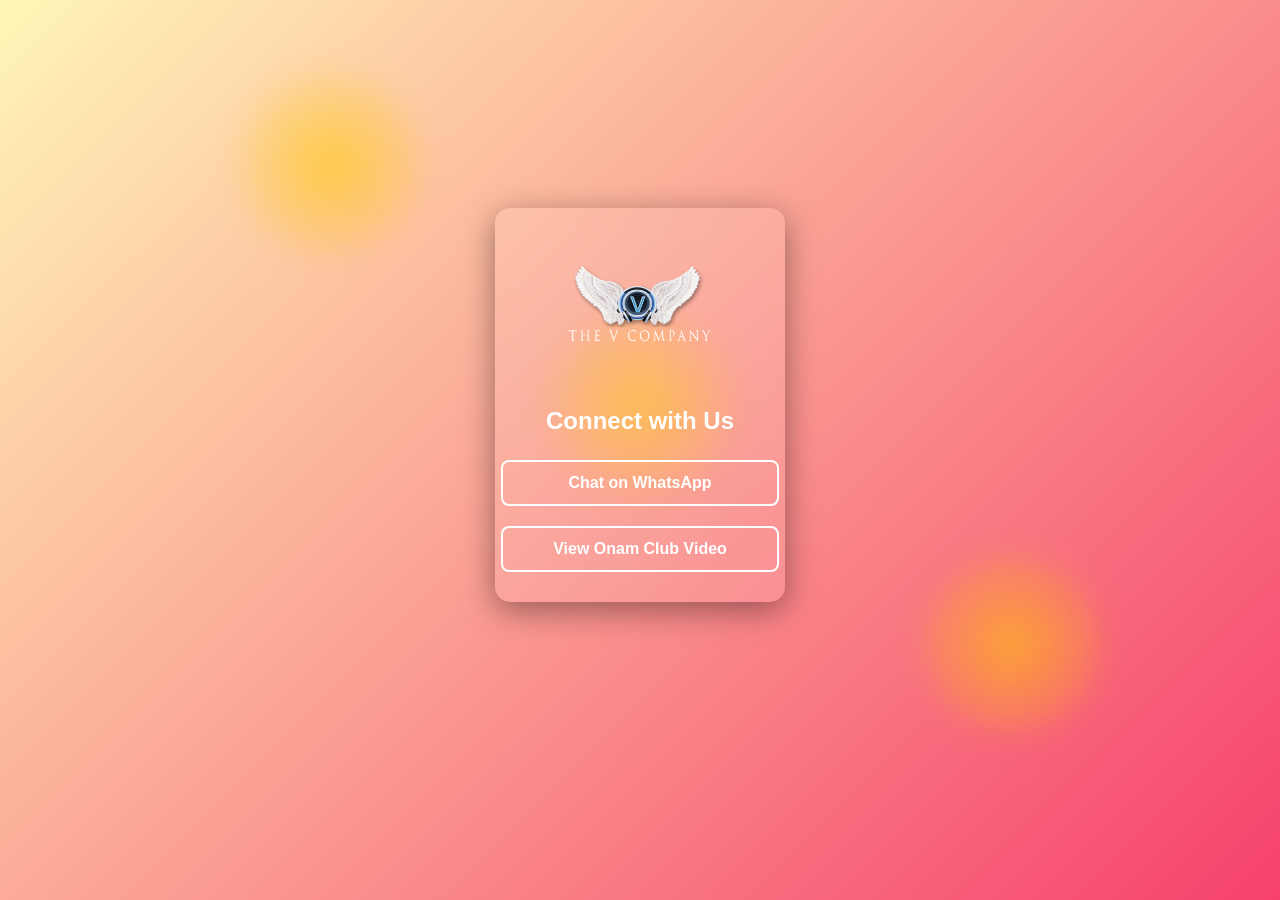
==== index.html @ 32b27ee2 "Update index.html" ====
<!DOCTYPE html>
<html lang="en">
<head>
    <meta charset="UTF-8">
    <meta name="viewport" content="width=device-width, initial-scale=1.0">
    
    <!-- Open Graph Meta Tags for Large WhatsApp Preview -->
    <meta property="og:type" content="website" />
    <meta property="og:url" content="https://sanjam1552.github.io/portfolio/" />
    <meta property="og:title" content="Connect with us" />
    <meta property="og:description" content="Check out my work in design, motion graphics, and more!" />
    <meta property="og:image" content="https://raw.githubusercontent.com/sanjam1552/portfolio/main/preview%201080.png" />
    <meta property="og:image:width" content="1200" />
    <meta property="og:image:height" content="630" />

    <!-- Twitter Card (For compatibility) -->
    <meta name="twitter:card" content="summary_large_image">
    <meta name="twitter:title" content="Connect with us">
    <meta name="twitter:description" content="Check out my work in design, motion graphics, and more!">
    <meta name="twitter:image" content="https://raw.githubusercontent.com/sanjam1552/portfolio/main/preview%201080.png">

    <title>Master Digital Skills!</title>
    
    <style>
        body {
            display: flex;
            justify-content: center;
            align-items: center;
            height: 100vh;
            background: linear-gradient(135deg, #fff6b7, #f6416c); /* yellowish gradient */
            margin: 0;
            font-family: Arial, sans-serif;
            position: relative;
            overflow-y: auto;
            -webkit-overflow-scrolling: touch;
        }
        .background-orbs {
            position: absolute;
            width: 100%;
            height: 100%;
            z-index: -1;
        }
        .orb {
            position: absolute;
            width: 150px;
            height: 150px;
            border-radius: 50%;
            background: radial-gradient(circle, rgba(255, 200, 0, 0.6), transparent); /* yellow tone */
            box-shadow: 0 0 20px rgba(255, 200, 0, 0.8);
            animation: float 8s infinite alternate ease-in-out;
            filter: blur(15px);
        }
        .orb1 { top: 10%; left: 20%; animation-delay: 0s; }
        .orb2 { bottom: 20%; right: 15%; animation-delay: 2s; }
        .orb3 {
            top: 45%;
            left: 50%;
            margin-left: -75px;
            margin-top: -75px;
            animation-delay: 4s;
        }

        @keyframes float {
            0% { transform: translateY(0px) translateX(0px); }
            50% { transform: translateY(-40px) translateX(30px); }
            100% { transform: translateY(40px) translateX(-30px); }
        }
        
        .container {
            display: flex;
            flex-direction: column;
            align-items: center;
            background: rgba(255, 255, 255, 0.1);
            box-shadow: 0 8px 32px rgba(0, 0, 0, 0.4);
            backdrop-filter: blur(12px);
            border-radius: 15px;
            padding: 20px;
            text-align: center;
            width: 250px;
            position: relative;
            top: -5vh;
        }
        .logo {
            width: 150px;
            margin-bottom: 10px;
        }
        h2 {
            color: white;
            margin-bottom: 15px;
        }
        .button {
            display: flex;
            justify-content: center;
            align-items: center;
            width: 100%;
            padding: 12px;
            margin: 10px 0;
            border: 2px solid white;
            background: transparent;
            color: white;
            font-size: 16px;
            font-weight: bold;
            text-align: center;
            cursor: pointer;
            border-radius: 8px;
            transition: 0.3s;
            text-decoration: none;
        }
        .button:hover {
            background: white;
            color: black;
        }
    </style>
</head>
<body>
    <div class="background-orbs">
        <div class="orb orb1"></div>
        <div class="orb orb2"></div>
        <div class="orb orb3"></div>
    </div>
    <div class="container">
        <img src="v company logo transparant.png" alt="Logo" class="logo">
        <h2>Connect with Us</h2>
        <a href="https://wa.me/6238040094?text=Hi%20there!%20I'm%20interested%20in%20your%20courses." class="button" target="_blank">Chat on WhatsApp</a>
        <a href="https://www.youtube.com/watch?v=HJEgu07Aoww" class="button" target="_blank">View Onam Club Video</a>
    </div>
</body>
</html>
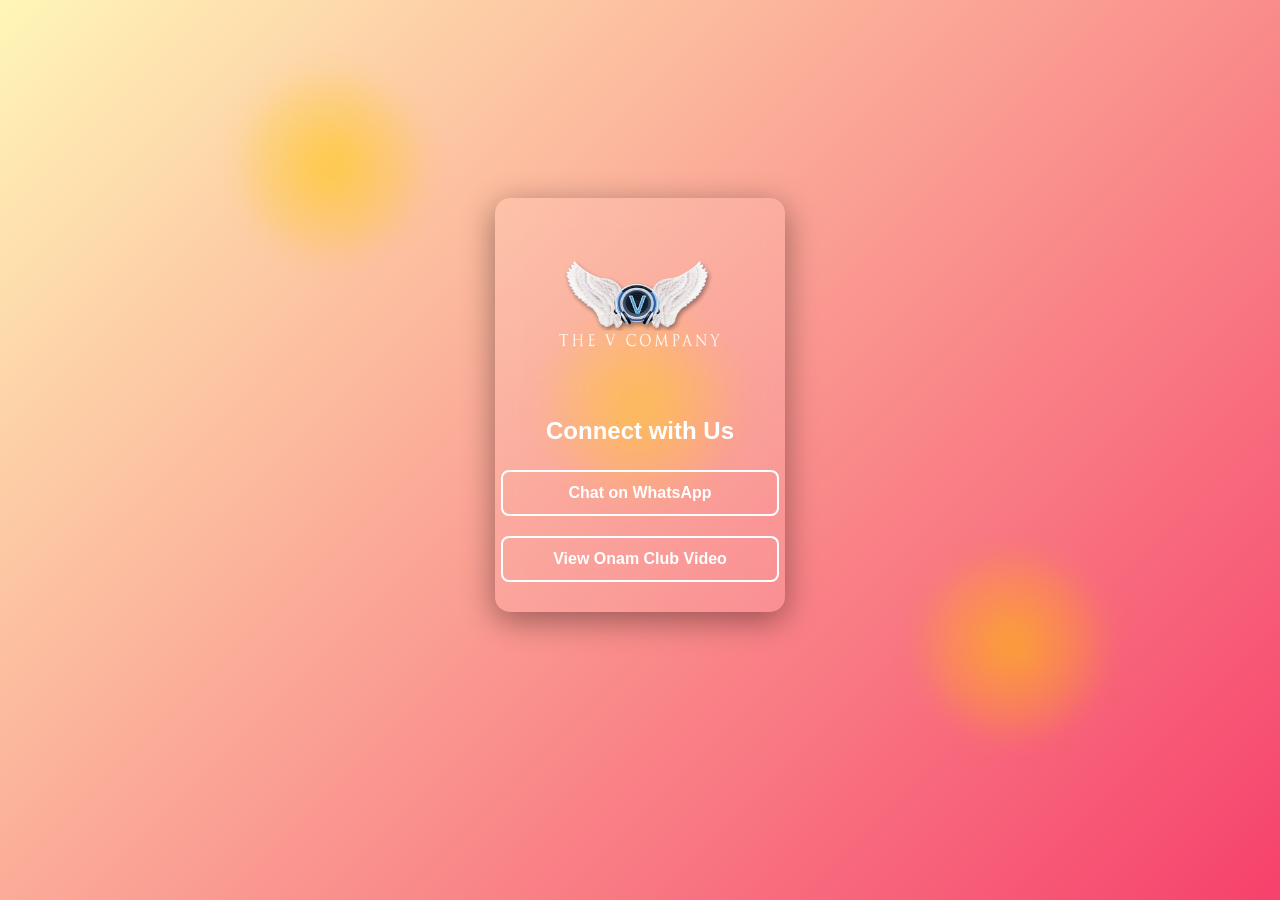
==== commit 806c73ed: "Update index.html" ====
--- a/index.html
+++ b/index.html
@@ -19,7 +19,7 @@
     <meta name="twitter:description" content="Check out my work in design, motion graphics, and more!">
     <meta name="twitter:image" content="https://raw.githubusercontent.com/sanjam1552/portfolio/main/preview%201080.png">
 
-    <title>Master Digital Skills!</title>
+    <title>Connect With Us</title>
     
     <style>
         body {
@@ -81,7 +81,7 @@
             top: -5vh;
         }
         .logo {
-            width: 150px;
+            width: 170px;
             margin-bottom: 10px;
         }
         h2 {
@@ -121,7 +121,7 @@
     <div class="container">
         <img src="v company logo transparant.png" alt="Logo" class="logo">
         <h2>Connect with Us</h2>
-        <a href="https://wa.me/6238040094?text=Hi%20there!%20I'm%20interested%20in%20your%20courses." class="button" target="_blank">Chat on WhatsApp</a>
+        <a href="https://wa.me/+916238040094?text=Hi%20there!%20I'm%20interested%20in%20working%20with%20you." class="button" target="_blank">Chat on WhatsApp</a>
         <a href="https://www.youtube.com/watch?v=HJEgu07Aoww" class="button" target="_blank">View Onam Club Video</a>
     </div>
 </body>
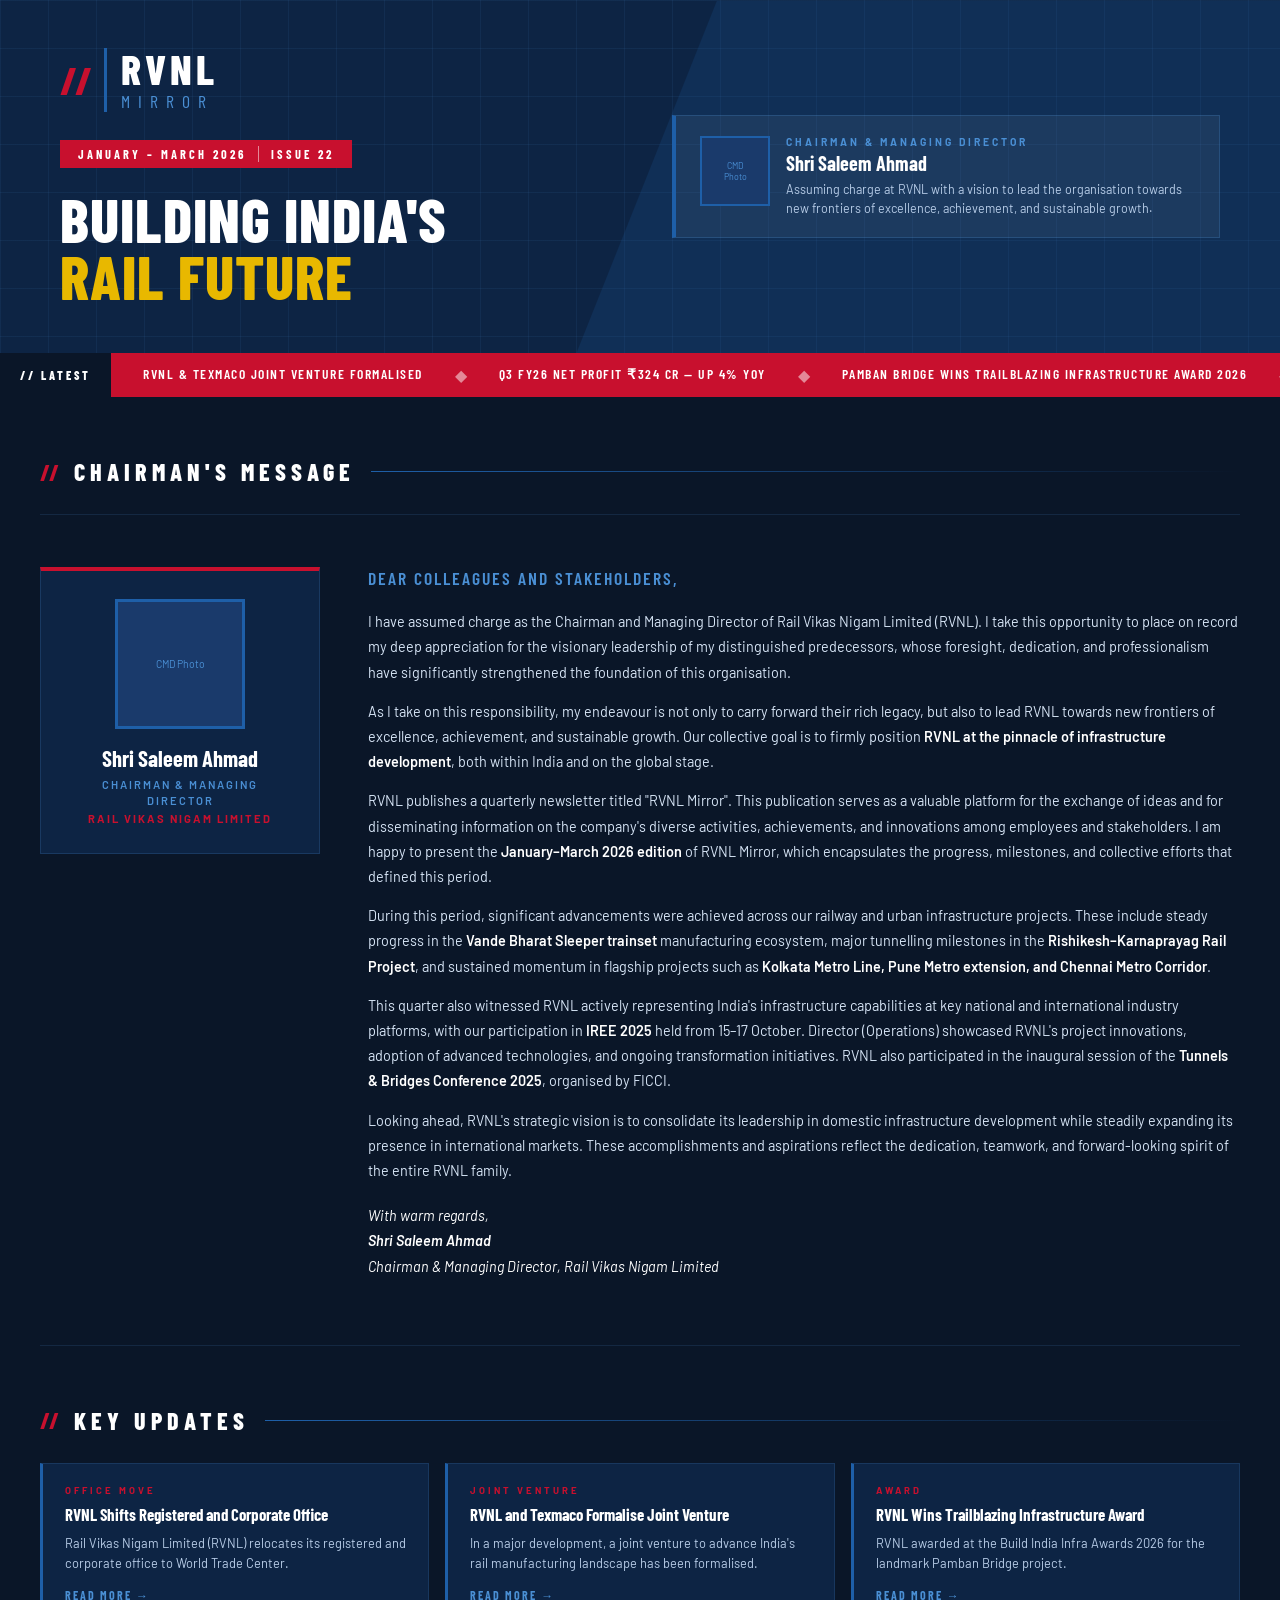
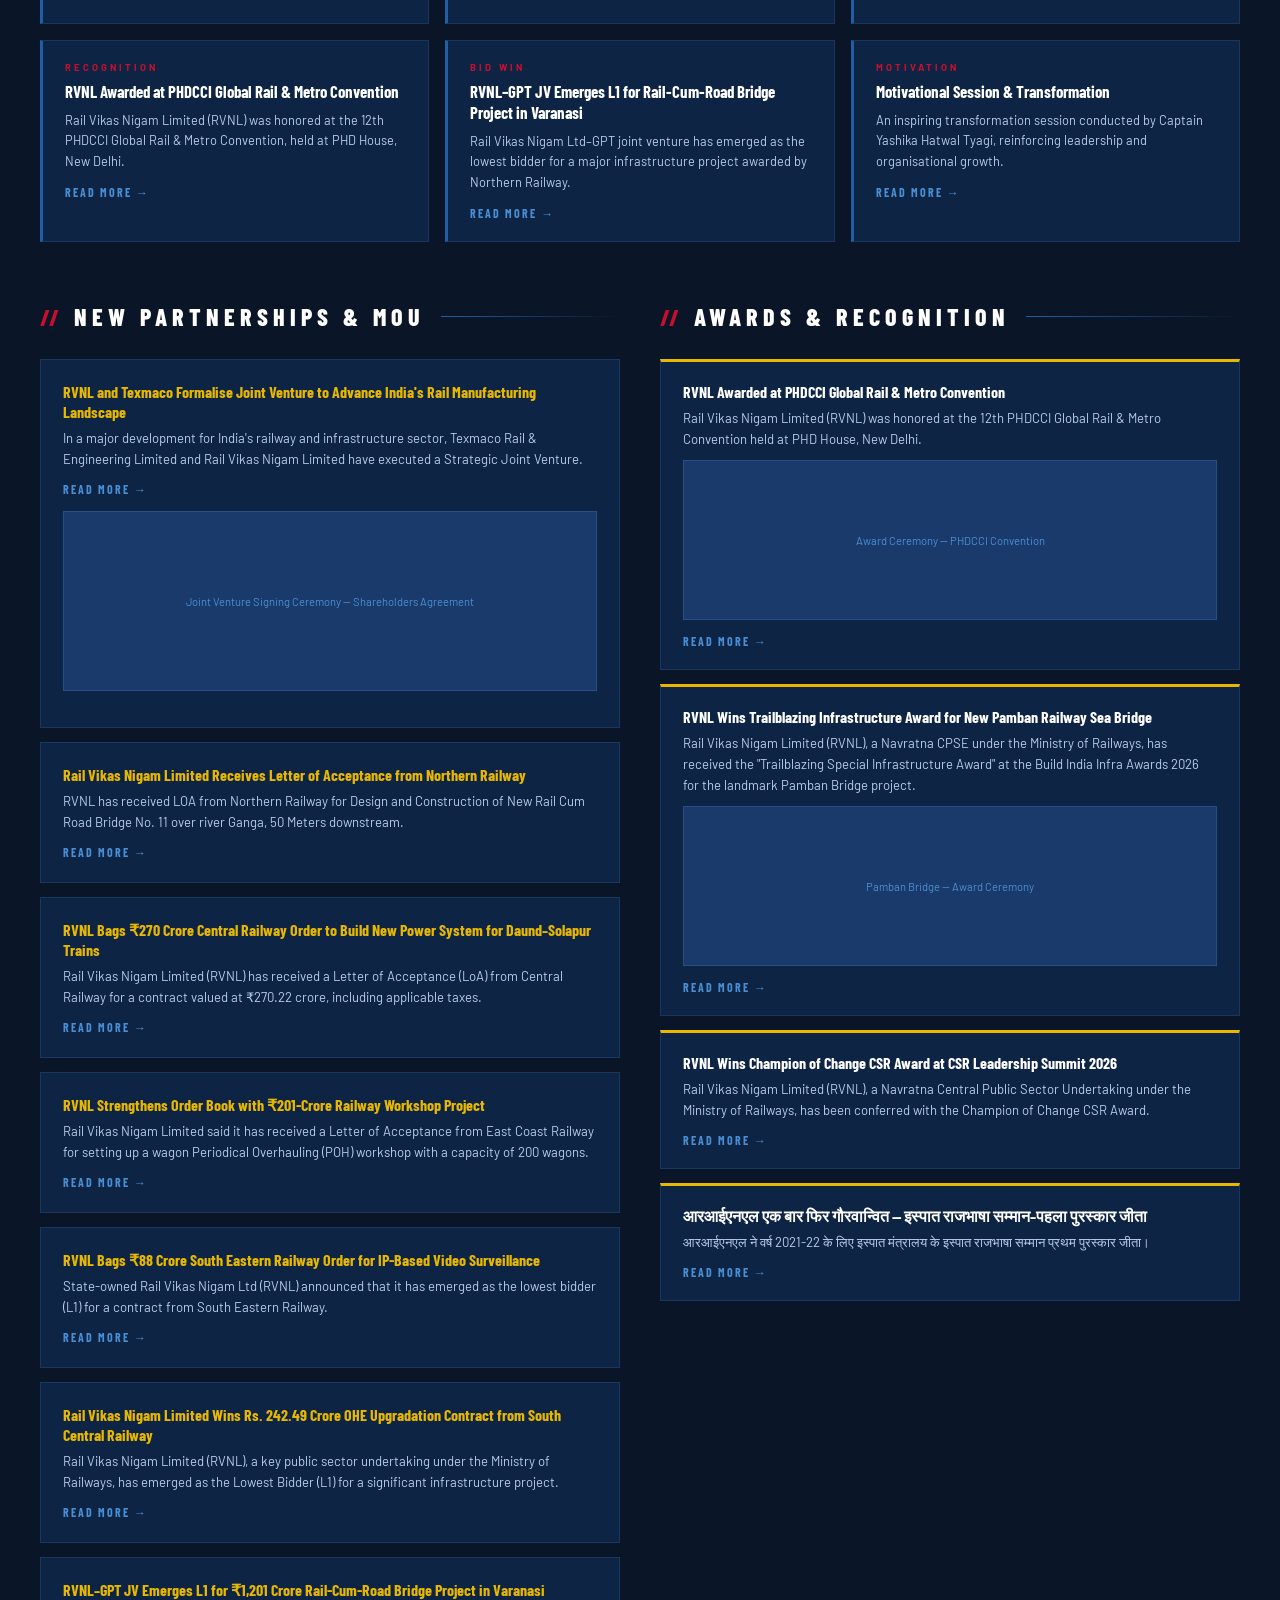
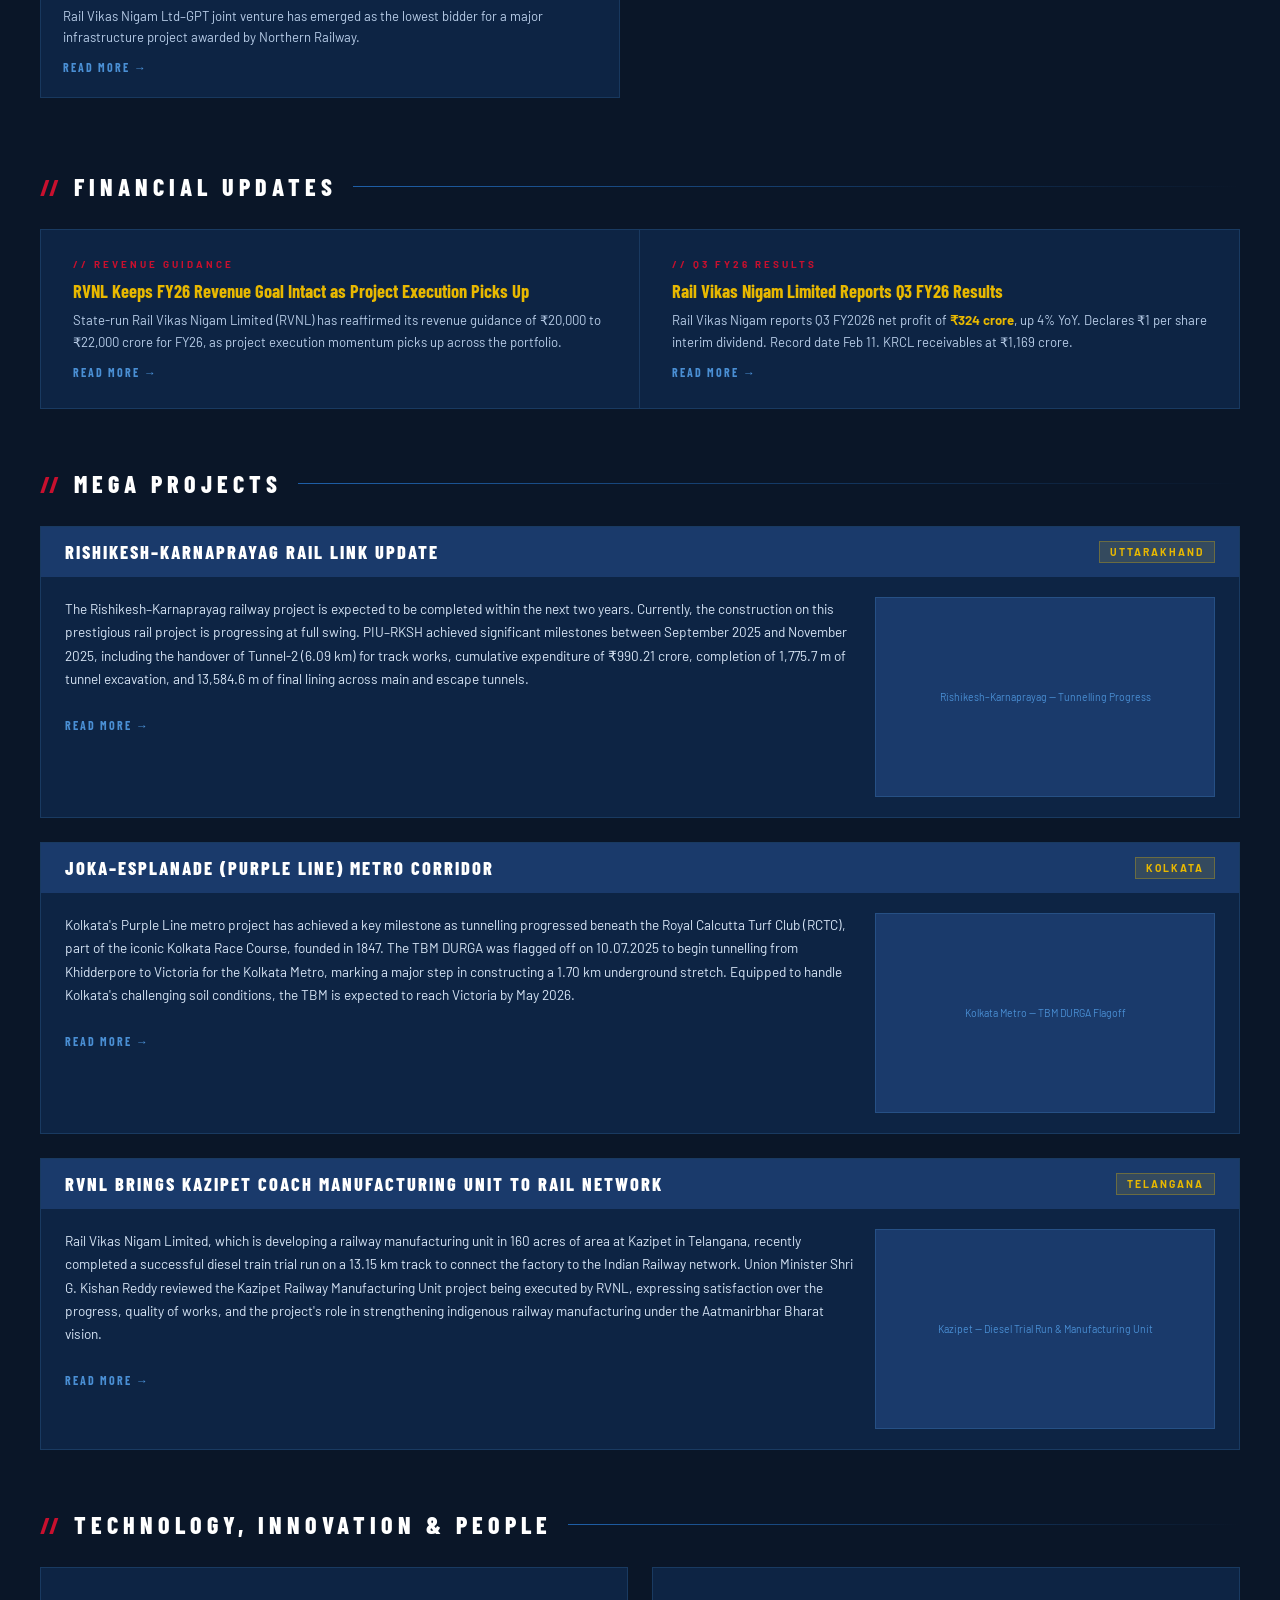
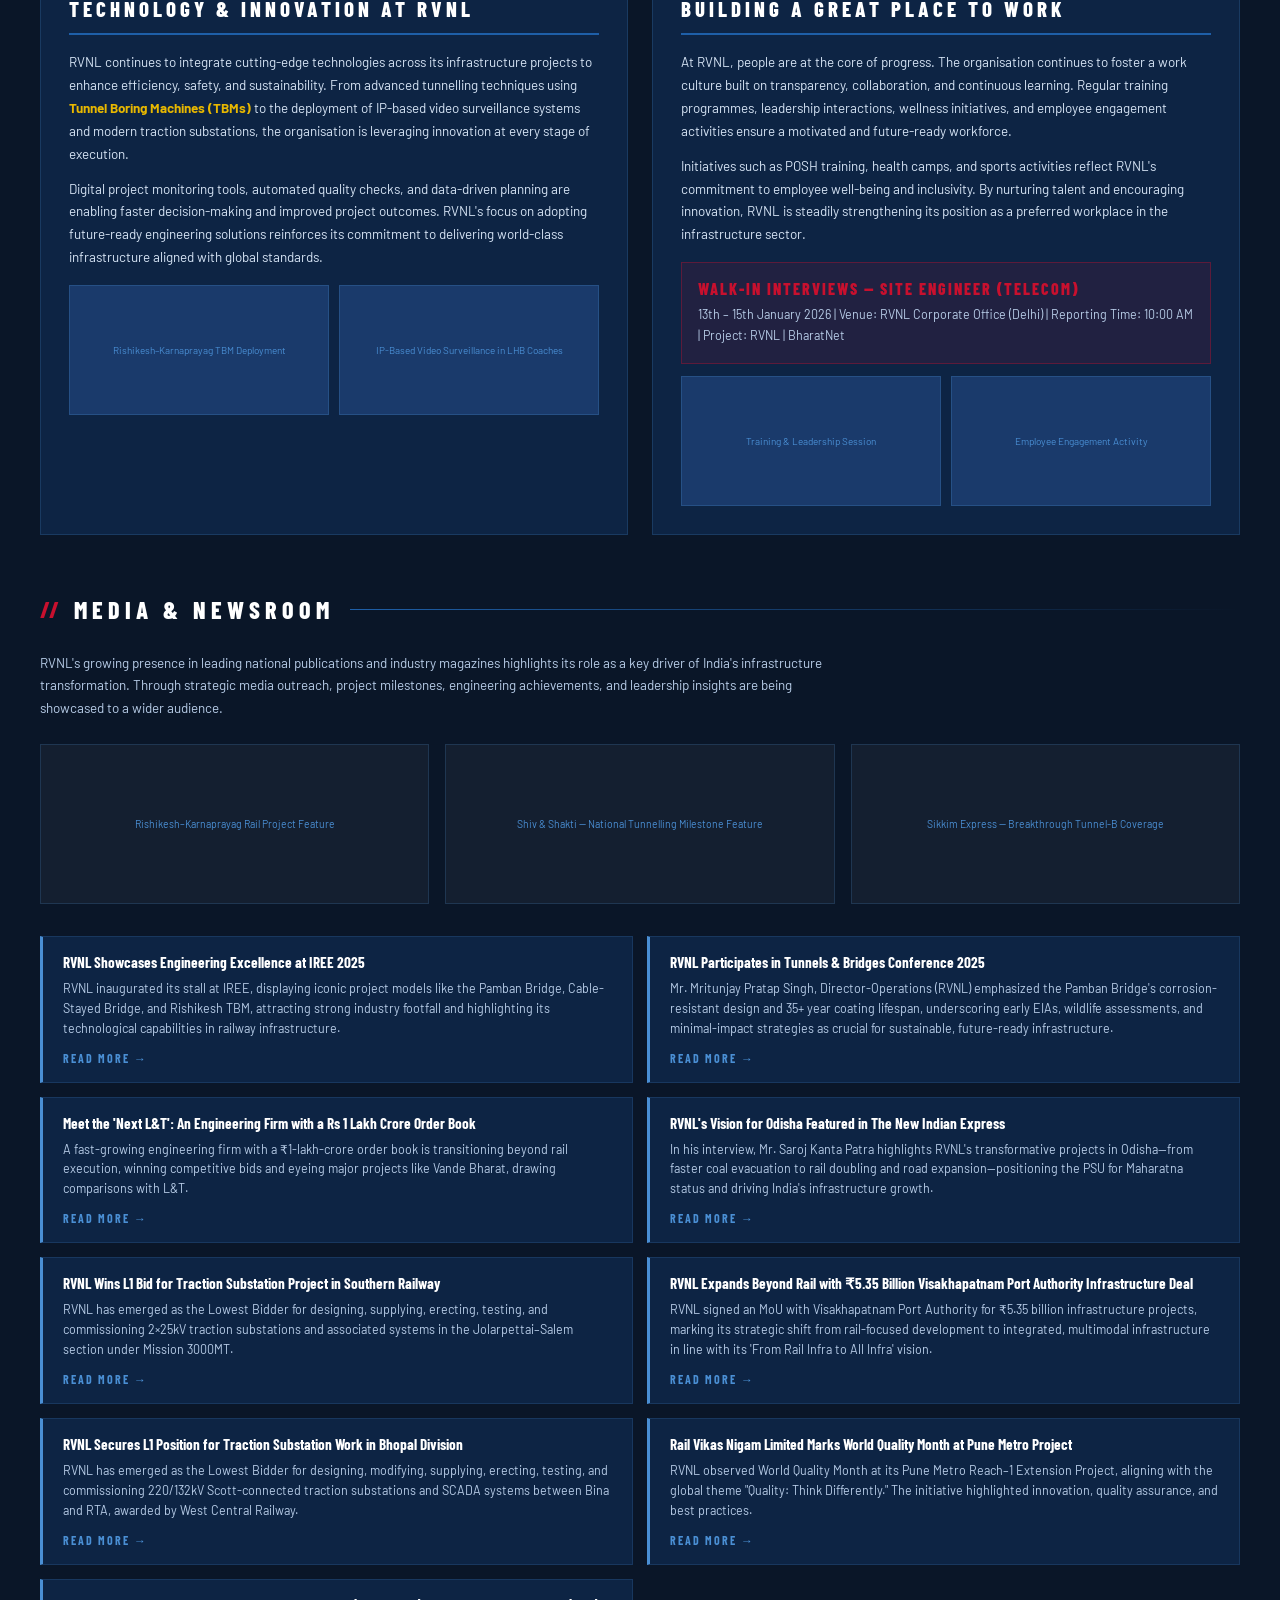
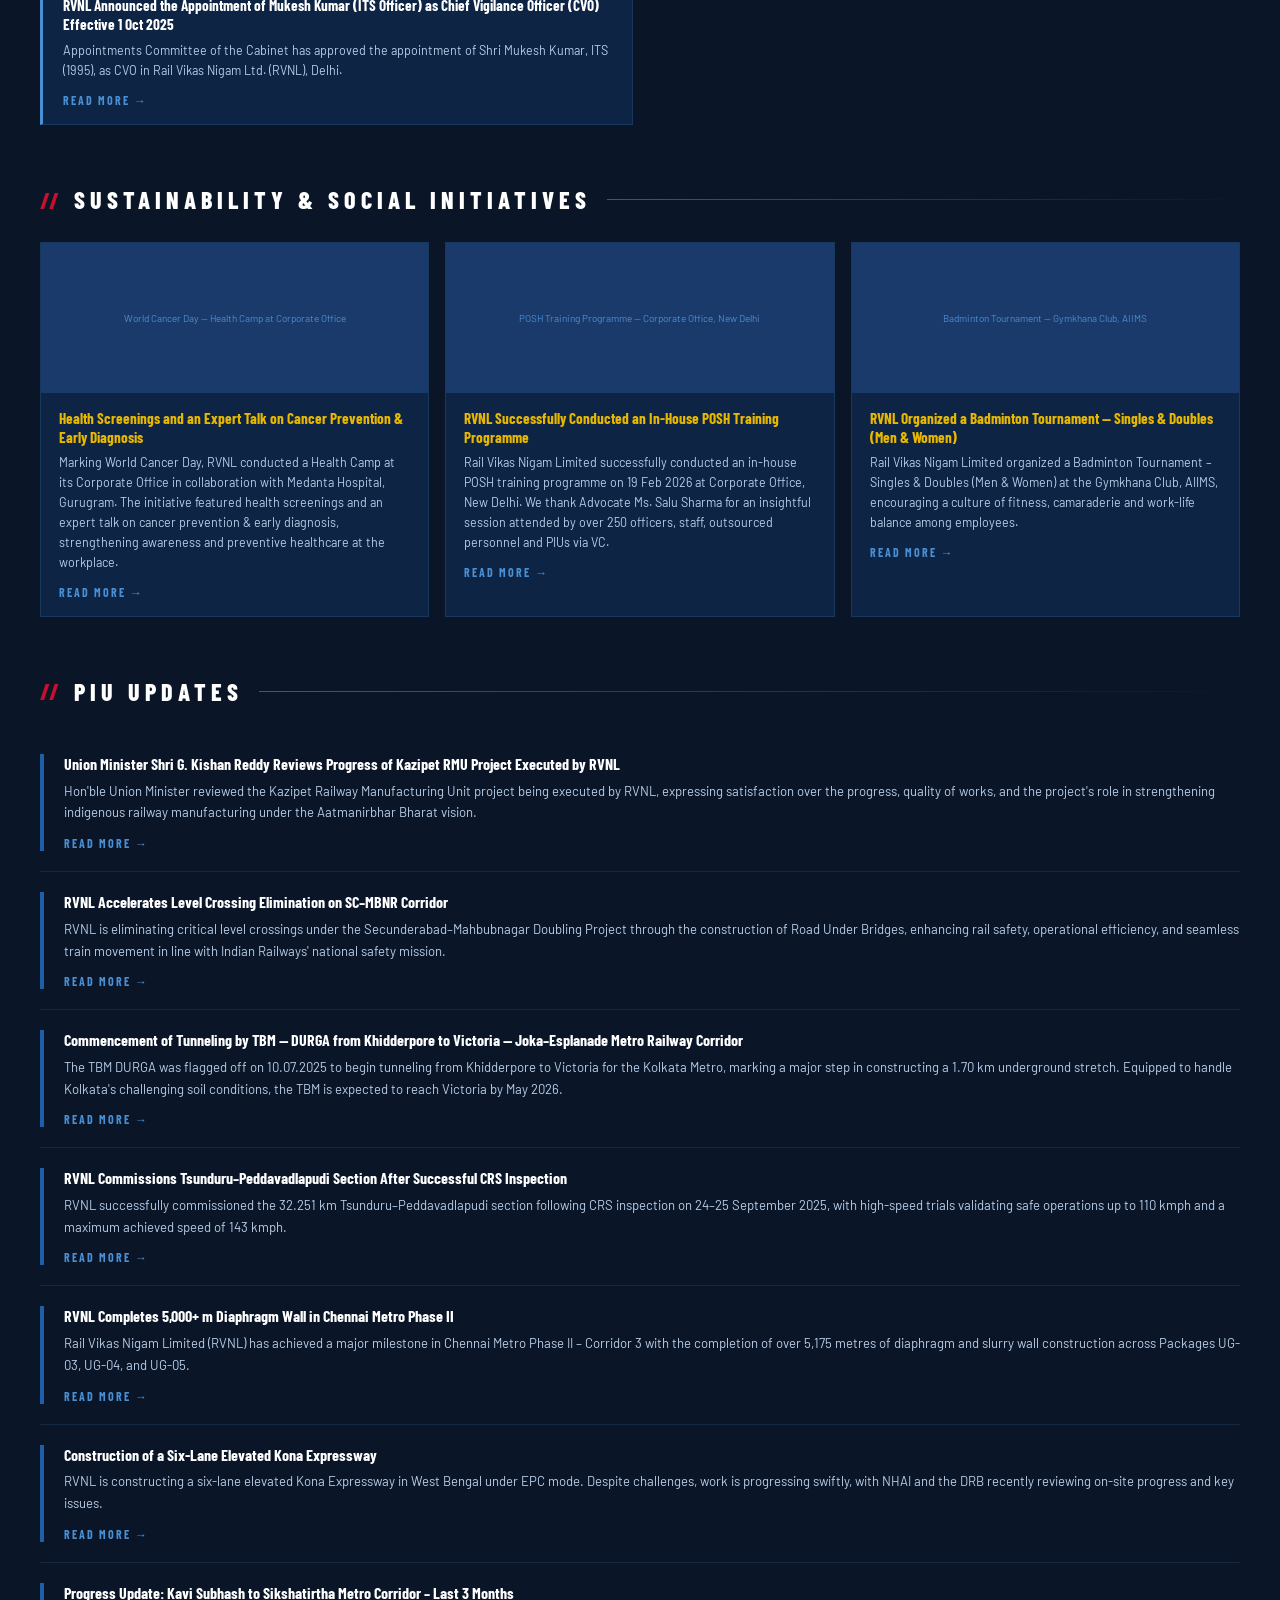
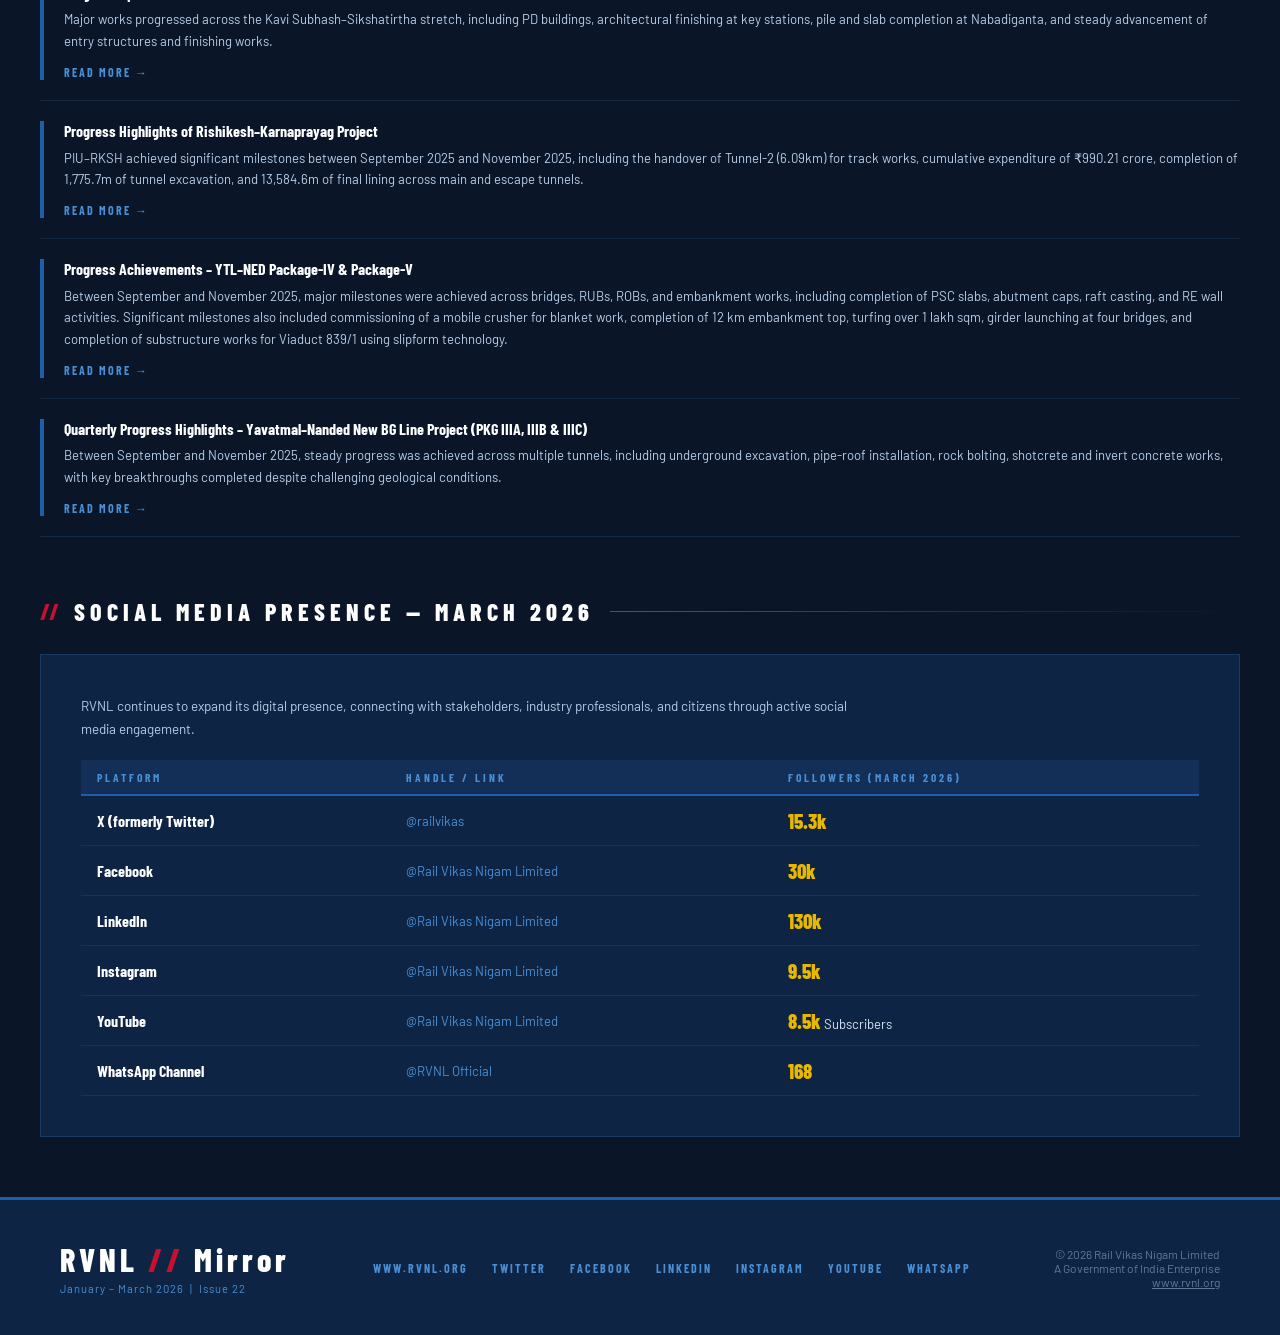
==== commit e7c55253: "Update index.html" ====
--- a/index.html
+++ b/index.html
@@ -1,128 +1,1460 @@
 <!DOCTYPE html>
 <html lang="en">
 <head>
-    <meta charset="UTF-8">
-    <meta name="viewport" content="width=device-width, initial-scale=1.0">
-    
-    <!-- Open Graph Meta Tags for Large WhatsApp Preview -->
-    <meta property="og:type" content="website" />
-    <meta property="og:url" content="https://sanjam1552.github.io/portfolio/" />
-    <meta property="og:title" content="Connect with us" />
-    <meta property="og:description" content="Check out my work in design, motion graphics, and more!" />
-    <meta property="og:image" content="https://raw.githubusercontent.com/sanjam1552/portfolio/main/preview%201080.png" />
-    <meta property="og:image:width" content="1200" />
-    <meta property="og:image:height" content="630" />
-
-    <!-- Twitter Card (For compatibility) -->
-    <meta name="twitter:card" content="summary_large_image">
-    <meta name="twitter:title" content="Connect with us">
-    <meta name="twitter:description" content="Check out my work in design, motion graphics, and more!">
-    <meta name="twitter:image" content="https://raw.githubusercontent.com/sanjam1552/portfolio/main/preview%201080.png">
-
-    <title>Connect With Us</title>
-    
-    <style>
-        body {
-            display: flex;
-            justify-content: center;
-            align-items: center;
-            height: 100vh;
-            background: linear-gradient(135deg, #fff6b7, #f6416c); /* yellowish gradient */
-            margin: 0;
-            font-family: Arial, sans-serif;
-            position: relative;
-            overflow-y: auto;
-            -webkit-overflow-scrolling: touch;
-        }
-        .background-orbs {
-            position: absolute;
-            width: 100%;
-            height: 100%;
-            z-index: -1;
-        }
-        .orb {
-            position: absolute;
-            width: 150px;
-            height: 150px;
-            border-radius: 50%;
-            background: radial-gradient(circle, rgba(255, 200, 0, 0.6), transparent); /* yellow tone */
-            box-shadow: 0 0 20px rgba(255, 200, 0, 0.8);
-            animation: float 8s infinite alternate ease-in-out;
-            filter: blur(15px);
-        }
-        .orb1 { top: 10%; left: 20%; animation-delay: 0s; }
-        .orb2 { bottom: 20%; right: 15%; animation-delay: 2s; }
-        .orb3 {
-            top: 45%;
-            left: 50%;
-            margin-left: -75px;
-            margin-top: -75px;
-            animation-delay: 4s;
-        }
-
-        @keyframes float {
-            0% { transform: translateY(0px) translateX(0px); }
-            50% { transform: translateY(-40px) translateX(30px); }
-            100% { transform: translateY(40px) translateX(-30px); }
-        }
-        
-        .container {
-            display: flex;
-            flex-direction: column;
-            align-items: center;
-            background: rgba(255, 255, 255, 0.1);
-            box-shadow: 0 8px 32px rgba(0, 0, 0, 0.4);
-            backdrop-filter: blur(12px);
-            border-radius: 15px;
-            padding: 20px;
-            text-align: center;
-            width: 250px;
-            position: relative;
-            top: -5vh;
-        }
-        .logo {
-            width: 170px;
-            margin-bottom: 10px;
-        }
-        h2 {
-            color: white;
-            margin-bottom: 15px;
-        }
-        .button {
-            display: flex;
-            justify-content: center;
-            align-items: center;
-            width: 100%;
-            padding: 12px;
-            margin: 10px 0;
-            border: 2px solid white;
-            background: transparent;
-            color: white;
-            font-size: 16px;
-            font-weight: bold;
-            text-align: center;
-            cursor: pointer;
-            border-radius: 8px;
-            transition: 0.3s;
-            text-decoration: none;
-        }
-        .button:hover {
-            background: white;
-            color: black;
-        }
-    </style>
+<meta charset="UTF-8">
+<meta name="viewport" content="width=device-width, initial-scale=1.0">
+<title>RVNL Mirror — January–March 2026 | Issue 22</title>
+<link href="https://fonts.googleapis.com/css2?family=Barlow+Condensed:wght@400;600;700;800&family=Barlow:wght@300;400;500;600&display=swap" rel="stylesheet">
+<style>
+  :root {
+    --navy: #0a1628;
+    --deep-blue: #0d2444;
+    --mid-blue: #1a3a6b;
+    --steel: #1e5fa8;
+    --accent: #c8102e;
+    --accent2: #e8b800;
+    --light-blue: #4a8fd4;
+    --pale: #d6e4f5;
+    --white: #ffffff;
+    --off-white: #f0f4fb;
+    --text-light: #b8cde8;
+    --grid-line: rgba(74,143,212,0.15);
+  }
+
+  * { margin: 0; padding: 0; box-sizing: border-box; }
+
+  body {
+    font-family: 'Barlow', sans-serif;
+    background: var(--navy);
+    color: var(--white);
+    overflow-x: hidden;
+  }
+
+  /* ── HEADER ── */
+  .site-header {
+    position: relative;
+    background: var(--deep-blue);
+    overflow: hidden;
+    padding: 0;
+  }
+
+  .header-grid-bg {
+    position: absolute; inset: 0;
+    background-image:
+      linear-gradient(var(--grid-line) 1px, transparent 1px),
+      linear-gradient(90deg, var(--grid-line) 1px, transparent 1px);
+    background-size: 48px 48px;
+    opacity: 0.6;
+  }
+
+  .header-diagonal {
+    position: absolute;
+    bottom: -1px; right: 0;
+    width: 55%;
+    height: 100%;
+    background: var(--steel);
+    clip-path: polygon(20% 0, 100% 0, 100% 100%, 0% 100%);
+    opacity: 0.18;
+  }
+
+  .header-inner {
+    position: relative;
+    display: grid;
+    grid-template-columns: 1fr 1fr;
+    min-height: 340px;
+    align-items: center;
+  }
+
+  .header-left {
+    padding: 48px 48px 48px 60px;
+  }
+
+  .logo-mark {
+    display: flex;
+    align-items: center;
+    gap: 14px;
+    margin-bottom: 28px;
+  }
+
+  .logo-slashes {
+    font-family: 'Barlow Condensed', sans-serif;
+    font-size: 2.4rem;
+    font-weight: 800;
+    color: var(--accent);
+    letter-spacing: -2px;
+    line-height: 1;
+  }
+
+  .logo-text {
+    border-left: 3px solid var(--steel);
+    padding-left: 14px;
+  }
+
+  .logo-text .org-name {
+    font-family: 'Barlow Condensed', sans-serif;
+    font-size: 2.6rem;
+    font-weight: 800;
+    letter-spacing: 4px;
+    color: var(--white);
+    line-height: 1;
+    text-transform: uppercase;
+  }
+
+  .logo-text .pub-name {
+    font-family: 'Barlow Condensed', sans-serif;
+    font-size: 1.1rem;
+    font-weight: 400;
+    color: var(--light-blue);
+    letter-spacing: 8px;
+    text-transform: uppercase;
+  }
+
+  .issue-badge {
+    display: inline-flex;
+    align-items: center;
+    gap: 12px;
+    background: var(--accent);
+    padding: 6px 18px;
+    margin-bottom: 22px;
+  }
+
+  .issue-badge span {
+    font-family: 'Barlow Condensed', sans-serif;
+    font-size: 0.78rem;
+    font-weight: 700;
+    letter-spacing: 3px;
+    text-transform: uppercase;
+    color: var(--white);
+  }
+
+  .issue-badge .sep { width: 1px; height: 16px; background: rgba(255,255,255,0.5); }
+
+  .header-headline {
+    font-family: 'Barlow Condensed', sans-serif;
+    font-size: 3.8rem;
+    font-weight: 800;
+    line-height: 0.95;
+    text-transform: uppercase;
+    color: var(--white);
+    letter-spacing: 1px;
+  }
+
+  .header-headline .highlight { color: var(--accent2); display: block; }
+
+  .header-right {
+    padding: 48px 60px 48px 32px;
+    display: flex;
+    flex-direction: column;
+    justify-content: center;
+    gap: 20px;
+  }
+
+  .cmd-card {
+    background: rgba(255,255,255,0.05);
+    border: 1px solid rgba(74,143,212,0.25);
+    border-left: 4px solid var(--steel);
+    padding: 20px 24px;
+    display: flex;
+    align-items: flex-start;
+    gap: 16px;
+  }
+
+  .cmd-photo-wrap {
+    width: 70px;
+    height: 70px;
+    border: 2px solid var(--steel);
+    flex-shrink: 0;
+    overflow: hidden;
+    background: var(--mid-blue);
+    display: flex;
+    align-items: center;
+    justify-content: center;
+    font-size: 0.55rem;
+    color: var(--light-blue);
+    text-align: center;
+    padding: 4px;
+  }
+
+  .cmd-details { flex: 1; }
+  .cmd-role {
+    font-size: 0.65rem;
+    font-weight: 700;
+    letter-spacing: 3px;
+    text-transform: uppercase;
+    color: var(--light-blue);
+    margin-bottom: 4px;
+  }
+  .cmd-name {
+    font-family: 'Barlow Condensed', sans-serif;
+    font-size: 1.25rem;
+    font-weight: 700;
+    color: var(--white);
+    line-height: 1.1;
+    margin-bottom: 6px;
+  }
+  .cmd-excerpt {
+    font-size: 0.78rem;
+    line-height: 1.5;
+    color: var(--text-light);
+  }
+
+  /* ── TICKER ── */
+  .ticker-bar {
+    background: var(--accent);
+    height: 44px;
+    display: flex;
+    align-items: center;
+    overflow: hidden;
+    position: relative;
+  }
+  .ticker-label {
+    background: var(--navy);
+    height: 100%;
+    padding: 0 20px;
+    display: flex;
+    align-items: center;
+    font-family: 'Barlow Condensed', sans-serif;
+    font-size: 0.75rem;
+    font-weight: 800;
+    letter-spacing: 3px;
+    text-transform: uppercase;
+    white-space: nowrap;
+    flex-shrink: 0;
+    z-index: 2;
+  }
+  .ticker-track {
+    display: flex;
+    animation: ticker 38s linear infinite;
+    white-space: nowrap;
+  }
+  .ticker-item {
+    font-family: 'Barlow Condensed', sans-serif;
+    font-size: 0.85rem;
+    font-weight: 600;
+    letter-spacing: 1.5px;
+    text-transform: uppercase;
+    color: var(--white);
+    padding: 0 32px;
+  }
+  .ticker-dot { color: rgba(255,255,255,0.5); }
+  @keyframes ticker {
+    0% { transform: translateX(0); }
+    100% { transform: translateX(-50%); }
+  }
+
+  /* ── LAYOUT WRAPPER ── */
+  .page-body {
+    max-width: 1280px;
+    margin: 0 auto;
+    padding: 0 40px;
+  }
+
+  /* ── SECTION HEADERS ── */
+  .section-header {
+    display: flex;
+    align-items: center;
+    gap: 16px;
+    margin: 60px 0 28px;
+  }
+  .section-slash {
+    font-family: 'Barlow Condensed', sans-serif;
+    font-size: 1.4rem;
+    font-weight: 800;
+    color: var(--accent);
+    letter-spacing: -1px;
+  }
+  .section-title {
+    font-family: 'Barlow Condensed', sans-serif;
+    font-size: 1.5rem;
+    font-weight: 800;
+    letter-spacing: 5px;
+    text-transform: uppercase;
+    color: var(--white);
+  }
+  .section-line {
+    flex: 1;
+    height: 1px;
+    background: linear-gradient(90deg, var(--steel) 0%, transparent 100%);
+  }
+
+  /* ── CMD LETTER ── */
+  .cmd-letter-section {
+    padding: 52px 0;
+    border-top: 1px solid var(--grid-line);
+    border-bottom: 1px solid var(--grid-line);
+  }
+  .cmd-letter-grid {
+    display: grid;
+    grid-template-columns: 280px 1fr;
+    gap: 48px;
+    align-items: start;
+  }
+  .cmd-profile-card {
+    background: var(--deep-blue);
+    border: 1px solid rgba(74,143,212,0.2);
+    border-top: 4px solid var(--accent);
+    padding: 28px;
+    text-align: center;
+  }
+  .cmd-avatar {
+    width: 130px;
+    height: 130px;
+    border: 3px solid var(--steel);
+    margin: 0 auto 16px;
+    overflow: hidden;
+    display: flex;
+    align-items: center;
+    justify-content: center;
+    background: var(--mid-blue);
+    color: var(--light-blue);
+    font-size: 0.65rem;
+    text-align: center;
+    padding: 8px;
+  }
+  .profile-name {
+    font-family: 'Barlow Condensed', sans-serif;
+    font-size: 1.4rem;
+    font-weight: 700;
+    color: var(--white);
+    margin-bottom: 6px;
+  }
+  .profile-role {
+    font-size: 0.7rem;
+    font-weight: 600;
+    letter-spacing: 2px;
+    text-transform: uppercase;
+    color: var(--light-blue);
+    line-height: 1.4;
+  }
+  .profile-org {
+    font-size: 0.7rem;
+    font-weight: 700;
+    letter-spacing: 2px;
+    text-transform: uppercase;
+    color: var(--accent);
+    margin-top: 4px;
+  }
+  .cmd-letter-body .salutation {
+    font-family: 'Barlow Condensed', sans-serif;
+    font-size: 1.1rem;
+    font-weight: 600;
+    color: var(--light-blue);
+    letter-spacing: 2px;
+    margin-bottom: 20px;
+    text-transform: uppercase;
+  }
+  .cmd-letter-body p {
+    font-size: 0.9rem;
+    line-height: 1.75;
+    color: var(--pale);
+    margin-bottom: 14px;
+  }
+  .cmd-letter-body p strong { color: var(--white); font-weight: 600; }
+
+  /* ── KEY UPDATES GRID ── */
+  .key-updates-grid {
+    display: grid;
+    grid-template-columns: repeat(3, 1fr);
+    gap: 16px;
+    margin-bottom: 60px;
+  }
+  .update-card {
+    background: var(--deep-blue);
+    border: 1px solid rgba(74,143,212,0.18);
+    border-left: 3px solid var(--steel);
+    padding: 20px 22px;
+    transition: border-left-color 0.2s, background 0.2s;
+  }
+  .update-card:hover {
+    border-left-color: var(--accent);
+    background: rgba(26,58,107,0.6);
+  }
+  .update-card-tag {
+    font-size: 0.6rem;
+    font-weight: 700;
+    letter-spacing: 3px;
+    text-transform: uppercase;
+    color: var(--accent);
+    margin-bottom: 8px;
+  }
+  .update-card h3 {
+    font-family: 'Barlow Condensed', sans-serif;
+    font-size: 1.05rem;
+    font-weight: 700;
+    color: var(--white);
+    line-height: 1.25;
+    margin-bottom: 8px;
+  }
+  .update-card p {
+    font-size: 0.8rem;
+    line-height: 1.6;
+    color: var(--text-light);
+    margin-bottom: 10px;
+  }
+  .read-link {
+    font-family: 'Barlow Condensed', sans-serif;
+    font-size: 0.75rem;
+    font-weight: 700;
+    letter-spacing: 2px;
+    text-transform: uppercase;
+    color: var(--light-blue);
+    text-decoration: none;
+    border-bottom: 1px solid transparent;
+    transition: color 0.2s, border-color 0.2s;
+  }
+  .read-link:hover { color: var(--accent2); border-bottom-color: var(--accent2); }
+  .read-link::after { content: ' →'; }
+
+  /* ── TWO COL CONTENT ── */
+  .two-col { display: grid; grid-template-columns: 1fr 1fr; gap: 40px; margin-bottom: 60px; }
+
+  /* ── PARTNERSHIPS ── */
+  .partnership-item {
+    background: var(--deep-blue);
+    border: 1px solid rgba(74,143,212,0.18);
+    padding: 22px;
+    margin-bottom: 14px;
+  }
+  .partnership-item h4 {
+    font-family: 'Barlow Condensed', sans-serif;
+    font-size: 1rem;
+    font-weight: 700;
+    color: var(--accent2);
+    margin-bottom: 6px;
+    line-height: 1.25;
+  }
+  .partnership-item p {
+    font-size: 0.82rem;
+    line-height: 1.6;
+    color: var(--text-light);
+    margin-bottom: 8px;
+  }
+  .mou-image-block {
+    width: 100%;
+    height: 180px;
+    background: var(--mid-blue);
+    display: flex;
+    align-items: center;
+    justify-content: center;
+    font-size: 0.7rem;
+    color: var(--light-blue);
+    border: 1px solid rgba(74,143,212,0.25);
+    margin: 14px 0;
+  }
+
+  /* ── AWARDS ── */
+  .award-item {
+    background: var(--deep-blue);
+    border: 1px solid rgba(74,143,212,0.18);
+    border-top: 3px solid var(--accent2);
+    padding: 20px 22px;
+    margin-bottom: 14px;
+  }
+  .award-item h4 {
+    font-family: 'Barlow Condensed', sans-serif;
+    font-size: 1rem;
+    font-weight: 700;
+    color: var(--white);
+    margin-bottom: 6px;
+    line-height: 1.25;
+  }
+  .award-item p {
+    font-size: 0.82rem;
+    line-height: 1.6;
+    color: var(--text-light);
+    margin-bottom: 8px;
+  }
+  .award-image {
+    width: 100%;
+    height: 160px;
+    background: var(--mid-blue);
+    display: flex;
+    align-items: center;
+    justify-content: center;
+    font-size: 0.7rem;
+    color: var(--light-blue);
+    border: 1px solid rgba(74,143,212,0.25);
+    margin: 10px 0;
+  }
+
+  /* ── FINANCIALS ── */
+  .financials-strip {
+    background: var(--deep-blue);
+    border: 1px solid rgba(74,143,212,0.2);
+    display: grid;
+    grid-template-columns: 1fr 1fr;
+    gap: 0;
+    margin-bottom: 60px;
+    overflow: hidden;
+  }
+  .fin-block {
+    padding: 28px 32px;
+    border-right: 1px solid rgba(74,143,212,0.2);
+  }
+  .fin-block:last-child { border-right: none; }
+  .fin-tag {
+    font-size: 0.62rem;
+    font-weight: 700;
+    letter-spacing: 3px;
+    text-transform: uppercase;
+    color: var(--accent);
+    margin-bottom: 10px;
+  }
+  .fin-block h4 {
+    font-family: 'Barlow Condensed', sans-serif;
+    font-size: 1.15rem;
+    font-weight: 700;
+    color: var(--accent2);
+    margin-bottom: 8px;
+  }
+  .fin-block p {
+    font-size: 0.82rem;
+    line-height: 1.65;
+    color: var(--text-light);
+    margin-bottom: 8px;
+  }
+
+  /* ── MEGA PROJECTS ── */
+  .mega-project {
+    background: var(--deep-blue);
+    border: 1px solid rgba(74,143,212,0.2);
+    margin-bottom: 24px;
+    overflow: hidden;
+  }
+  .mega-project-header {
+    background: var(--mid-blue);
+    padding: 14px 24px;
+    display: flex;
+    align-items: center;
+    justify-content: space-between;
+  }
+  .mega-project-header h3 {
+    font-family: 'Barlow Condensed', sans-serif;
+    font-size: 1.15rem;
+    font-weight: 800;
+    letter-spacing: 2px;
+    text-transform: uppercase;
+    color: var(--white);
+  }
+  .mega-project-header .location-tag {
+    font-size: 0.65rem;
+    font-weight: 700;
+    letter-spacing: 2px;
+    text-transform: uppercase;
+    color: var(--accent2);
+    background: rgba(232,184,0,0.12);
+    padding: 4px 10px;
+    border: 1px solid rgba(232,184,0,0.3);
+  }
+  .mega-project-body {
+    padding: 20px 24px;
+    display: grid;
+    grid-template-columns: 1fr 340px;
+    gap: 20px;
+    align-items: start;
+  }
+  .mega-project-body p {
+    font-size: 0.85rem;
+    line-height: 1.7;
+    color: var(--pale);
+  }
+  .mega-project-img {
+    width: 100%;
+    height: 200px;
+    background: var(--mid-blue);
+    display: flex;
+    align-items: center;
+    justify-content: center;
+    font-size: 0.65rem;
+    color: var(--light-blue);
+    border: 1px solid rgba(74,143,212,0.25);
+    overflow: hidden;
+  }
+  .mega-project-img img { width: 100%; height: 100%; object-fit: cover; }
+
+  /* ── TECH & PEOPLE ── */
+  .tech-split {
+    display: grid;
+    grid-template-columns: 1fr 1fr;
+    gap: 24px;
+    margin-bottom: 60px;
+  }
+  .info-panel {
+    background: var(--deep-blue);
+    border: 1px solid rgba(74,143,212,0.2);
+    padding: 28px;
+  }
+  .info-panel-title {
+    font-family: 'Barlow Condensed', sans-serif;
+    font-size: 1.3rem;
+    font-weight: 800;
+    letter-spacing: 4px;
+    text-transform: uppercase;
+    color: var(--white);
+    margin-bottom: 16px;
+    padding-bottom: 12px;
+    border-bottom: 2px solid var(--steel);
+  }
+  .info-panel p {
+    font-size: 0.84rem;
+    line-height: 1.7;
+    color: var(--pale);
+    margin-bottom: 12px;
+  }
+  .img-duo {
+    display: grid;
+    grid-template-columns: 1fr 1fr;
+    gap: 10px;
+    margin-top: 16px;
+  }
+  .img-placeholder {
+    height: 130px;
+    background: var(--mid-blue);
+    display: flex;
+    align-items: center;
+    justify-content: center;
+    font-size: 0.62rem;
+    color: var(--light-blue);
+    text-align: center;
+    padding: 6px;
+    border: 1px solid rgba(74,143,212,0.25);
+    overflow: hidden;
+  }
+  .img-placeholder img { width: 100%; height: 100%; object-fit: cover; }
+  .walk-in-box {
+    margin-top: 16px;
+    background: rgba(200,16,46,0.1);
+    border: 1px solid rgba(200,16,46,0.35);
+    padding: 16px;
+  }
+  .walk-in-title {
+    font-family: 'Barlow Condensed', sans-serif;
+    font-size: 1rem;
+    font-weight: 800;
+    color: var(--accent);
+    letter-spacing: 2px;
+    text-transform: uppercase;
+    margin-bottom: 6px;
+  }
+  .walk-in-box p { font-size: 0.78rem; color: var(--text-light); margin: 0; }
+
+  /* ── MEDIA ── */
+  .media-grid {
+    display: grid;
+    grid-template-columns: repeat(2, 1fr);
+    gap: 14px;
+    margin-bottom: 60px;
+  }
+  .media-item {
+    background: var(--deep-blue);
+    border: 1px solid rgba(74,143,212,0.18);
+    border-left: 3px solid var(--light-blue);
+    padding: 16px 20px;
+    transition: border-left-color 0.2s;
+  }
+  .media-item:hover { border-left-color: var(--accent2); }
+  .media-item h4 {
+    font-family: 'Barlow Condensed', sans-serif;
+    font-size: 0.95rem;
+    font-weight: 700;
+    color: var(--white);
+    margin-bottom: 6px;
+    line-height: 1.3;
+  }
+  .media-item p {
+    font-size: 0.78rem;
+    line-height: 1.6;
+    color: var(--text-light);
+    margin-bottom: 8px;
+  }
+
+  /* ── SUSTAINABILITY ── */
+  .sustain-cards {
+    display: grid;
+    grid-template-columns: repeat(3, 1fr);
+    gap: 16px;
+    margin-bottom: 60px;
+  }
+  .sustain-card {
+    background: var(--deep-blue);
+    border: 1px solid rgba(74,143,212,0.18);
+    overflow: hidden;
+  }
+  .sustain-card-img {
+    height: 150px;
+    background: var(--mid-blue);
+    display: flex;
+    align-items: center;
+    justify-content: center;
+    font-size: 0.62rem;
+    color: var(--light-blue);
+    text-align: center;
+    padding: 6px;
+    overflow: hidden;
+  }
+  .sustain-card-img img { width: 100%; height: 100%; object-fit: cover; }
+  .sustain-card-body { padding: 16px 18px; }
+  .sustain-card-body h4 {
+    font-family: 'Barlow Condensed', sans-serif;
+    font-size: 0.95rem;
+    font-weight: 700;
+    color: var(--accent2);
+    margin-bottom: 6px;
+    line-height: 1.25;
+  }
+  .sustain-card-body p {
+    font-size: 0.78rem;
+    line-height: 1.6;
+    color: var(--text-light);
+    margin-bottom: 8px;
+  }
+
+  /* ── PIU UPDATES ── */
+  .piu-list { margin-bottom: 60px; }
+  .piu-item {
+    border-bottom: 1px solid var(--grid-line);
+    padding: 20px 0;
+    display: grid;
+    grid-template-columns: 4px 1fr;
+    gap: 20px;
+    align-items: start;
+  }
+  .piu-stripe { background: var(--steel); height: 100%; min-height: 40px; }
+  .piu-item h4 {
+    font-family: 'Barlow Condensed', sans-serif;
+    font-size: 1rem;
+    font-weight: 700;
+    color: var(--white);
+    margin-bottom: 6px;
+    line-height: 1.3;
+  }
+  .piu-item p {
+    font-size: 0.82rem;
+    line-height: 1.65;
+    color: var(--text-light);
+    margin-bottom: 8px;
+  }
+
+  /* ── SOCIAL ── */
+  .social-section {
+    background: var(--deep-blue);
+    border: 1px solid rgba(74,143,212,0.2);
+    padding: 40px;
+    margin-bottom: 60px;
+  }
+  .social-grid {
+    display: grid;
+    grid-template-columns: repeat(3, 1fr);
+    gap: 0;
+    margin-top: 28px;
+  }
+  .social-row {
+    display: contents;
+  }
+  .social-table {
+    width: 100%;
+    border-collapse: collapse;
+    margin-top: 20px;
+  }
+  .social-table th {
+    font-family: 'Barlow Condensed', sans-serif;
+    font-size: 0.72rem;
+    font-weight: 700;
+    letter-spacing: 3px;
+    text-transform: uppercase;
+    color: var(--light-blue);
+    text-align: left;
+    padding: 10px 16px;
+    background: rgba(26,58,107,0.5);
+    border-bottom: 2px solid var(--steel);
+  }
+  .social-table td {
+    padding: 12px 16px;
+    font-size: 0.82rem;
+    color: var(--pale);
+    border-bottom: 1px solid var(--grid-line);
+    vertical-align: middle;
+  }
+  .social-table td a {
+    color: var(--light-blue);
+    text-decoration: none;
+  }
+  .social-table td a:hover { color: var(--accent2); }
+  .followers-num {
+    font-family: 'Barlow Condensed', sans-serif;
+    font-size: 1.3rem;
+    font-weight: 800;
+    color: var(--accent2);
+  }
+  .social-platform {
+    font-family: 'Barlow Condensed', sans-serif;
+    font-size: 1rem;
+    font-weight: 700;
+    color: var(--white);
+  }
+
+  /* ── FOOTER ── */
+  .site-footer {
+    background: var(--deep-blue);
+    border-top: 3px solid var(--steel);
+    padding: 40px 60px;
+    display: flex;
+    align-items: center;
+    justify-content: space-between;
+    gap: 32px;
+  }
+  .footer-logo {
+    font-family: 'Barlow Condensed', sans-serif;
+    font-size: 2rem;
+    font-weight: 800;
+    letter-spacing: 4px;
+    color: var(--white);
+  }
+  .footer-logo span { color: var(--accent); }
+  .footer-links {
+    display: flex;
+    gap: 24px;
+    flex-wrap: wrap;
+  }
+  .footer-links a {
+    font-family: 'Barlow Condensed', sans-serif;
+    font-size: 0.75rem;
+    font-weight: 700;
+    letter-spacing: 2px;
+    text-transform: uppercase;
+    color: var(--light-blue);
+    text-decoration: none;
+    transition: color 0.2s;
+  }
+  .footer-links a:hover { color: var(--accent2); }
+  .footer-copy {
+    font-size: 0.75rem;
+    color: rgba(184,205,232,0.5);
+    text-align: right;
+  }
+  .footer-copy a { color: rgba(184,205,232,0.5); }
+
+  /* ── MEDIA NEWSPAPER CLIP ── */
+  .newspaper-clips {
+    display: grid;
+    grid-template-columns: repeat(3, 1fr);
+    gap: 16px;
+    margin-bottom: 32px;
+  }
+  .clip {
+    background: rgba(255,255,255,0.04);
+    border: 1px solid rgba(74,143,212,0.2);
+    height: 160px;
+    display: flex;
+    align-items: center;
+    justify-content: center;
+    font-size: 0.65rem;
+    color: var(--light-blue);
+    text-align: center;
+    padding: 8px;
+    overflow: hidden;
+  }
+  .clip img { width: 100%; height: 100%; object-fit: cover; }
+
+  /* image caption placeholder helper */
+  .section-desc {
+    font-size: 0.84rem;
+    line-height: 1.7;
+    color: var(--text-light);
+    margin-bottom: 24px;
+    max-width: 800px;
+  }
+
+  @media (max-width: 900px) {
+    .header-inner { grid-template-columns: 1fr; }
+    .key-updates-grid { grid-template-columns: 1fr 1fr; }
+    .two-col { grid-template-columns: 1fr; }
+    .tech-split { grid-template-columns: 1fr; }
+    .sustain-cards { grid-template-columns: 1fr 1fr; }
+    .newspaper-clips { grid-template-columns: 1fr 1fr; }
+    .mega-project-body { grid-template-columns: 1fr; }
+    .social-table { font-size: 0.75rem; }
+  }
+</style>
 </head>
 <body>
-    <div class="background-orbs">
-        <div class="orb orb1"></div>
-        <div class="orb orb2"></div>
-        <div class="orb orb3"></div>
-    </div>
-    <div class="container">
-        <img src="v company logo transparant.png" alt="Logo" class="logo">
-        <h2>Connect with Us</h2>
-        <a href="https://wa.me/+916238040094?text=Hi%20there!%20I'm%20interested%20in%20working%20with%20you." class="button" target="_blank">Chat on WhatsApp</a>
-        <a href="https://www.youtube.com/watch?v=HJEgu07Aoww" class="button" target="_blank">View Onam Club Video</a>
-    </div>
+
+<!-- ═══════════════════════════════ HEADER ═══════════════════════════════ -->
+<header class="site-header">
+  <div class="header-grid-bg"></div>
+  <div class="header-diagonal"></div>
+  <div class="header-inner">
+    <div class="header-left">
+      <div class="logo-mark">
+        <span class="logo-slashes">//</span>
+        <div class="logo-text">
+          <div class="org-name">RVNL</div>
+          <div class="pub-name">Mirror</div>
+        </div>
+      </div>
+      <div class="issue-badge">
+        <span>January – March 2026</span>
+        <span class="sep"></span>
+        <span>Issue 22</span>
+      </div>
+      <h1 class="header-headline">
+        Building India's
+        <span class="highlight">Rail Future</span>
+      </h1>
+    </div>
+    <div class="header-right">
+      <div class="cmd-card">
+        <div class="cmd-photo-wrap">CMD<br>Photo</div>
+        <div class="cmd-details">
+          <div class="cmd-role">Chairman & Managing Director</div>
+          <div class="cmd-name">Shri Saleem Ahmad</div>
+          <div class="cmd-excerpt">Assuming charge at RVNL with a vision to lead the organisation towards new frontiers of excellence, achievement, and sustainable growth.</div>
+        </div>
+      </div>
+    </div>
+  </div>
+</header>
+
+<!-- ═══════════════════════════════ TICKER ═══════════════════════════════ -->
+<div class="ticker-bar">
+  <div class="ticker-label">// LATEST</div>
+  <div class="ticker-track">
+    <span class="ticker-item">RVNL &amp; Texmaco Joint Venture Formalised</span><span class="ticker-dot">◆</span>
+    <span class="ticker-item">Q3 FY26 Net Profit ₹324 Cr — Up 4% YoY</span><span class="ticker-dot">◆</span>
+    <span class="ticker-item">Pamban Bridge Wins Trailblazing Infrastructure Award 2026</span><span class="ticker-dot">◆</span>
+    <span class="ticker-item">RVNL Shifts Corporate Office to World Trade Center</span><span class="ticker-dot">◆</span>
+    <span class="ticker-item">RVNL–GPT JV Emerges L1 for ₹1,201 Cr Varanasi Bridge</span><span class="ticker-dot">◆</span>
+    <span class="ticker-item">Kolkata Purple Line Tunnelling Beneath RCTC Achieved</span><span class="ticker-dot">◆</span>
+    <span class="ticker-item">RVNL &amp; Texmaco Joint Venture Formalised</span><span class="ticker-dot">◆</span>
+    <span class="ticker-item">Q3 FY26 Net Profit ₹324 Cr — Up 4% YoY</span><span class="ticker-dot">◆</span>
+    <span class="ticker-item">Pamban Bridge Wins Trailblazing Infrastructure Award 2026</span><span class="ticker-dot">◆</span>
+    <span class="ticker-item">RVNL Shifts Corporate Office to World Trade Center</span><span class="ticker-dot">◆</span>
+    <span class="ticker-item">RVNL–GPT JV Emerges L1 for ₹1,201 Cr Varanasi Bridge</span><span class="ticker-dot">◆</span>
+    <span class="ticker-item">Kolkata Purple Line Tunnelling Beneath RCTC Achieved</span><span class="ticker-dot">◆</span>
+  </div>
+</div>
+
+<!-- ═══════════════════════════════ BODY ═══════════════════════════════ -->
+<div class="page-body">
+
+  <!-- CMD MESSAGE -->
+  <div class="section-header">
+    <span class="section-slash">//</span>
+    <span class="section-title">Chairman's Message</span>
+    <div class="section-line"></div>
+  </div>
+
+  <div class="cmd-letter-section">
+    <div class="cmd-letter-grid">
+      <div class="cmd-profile-card">
+        <div class="cmd-avatar">CMD Photo</div>
+        <div class="profile-name">Shri Saleem Ahmad</div>
+        <div class="profile-role">Chairman &amp; Managing Director</div>
+        <div class="profile-org">Rail Vikas Nigam Limited</div>
+      </div>
+      <div class="cmd-letter-body">
+        <div class="salutation">Dear Colleagues and Stakeholders,</div>
+        <p>I have assumed charge as the Chairman and Managing Director of Rail Vikas Nigam Limited (RVNL). I take this opportunity to place on record my deep appreciation for the visionary leadership of my distinguished predecessors, whose foresight, dedication, and professionalism have significantly strengthened the foundation of this organisation.</p>
+        <p>As I take on this responsibility, my endeavour is not only to carry forward their rich legacy, but also to lead RVNL towards new frontiers of excellence, achievement, and sustainable growth. Our collective goal is to firmly position <strong>RVNL at the pinnacle of infrastructure development</strong>, both within India and on the global stage.</p>
+        <p>RVNL publishes a quarterly newsletter titled "RVNL Mirror". This publication serves as a valuable platform for the exchange of ideas and for disseminating information on the company's diverse activities, achievements, and innovations among employees and stakeholders. I am happy to present the <strong>January–March 2026 edition</strong> of RVNL Mirror, which encapsulates the progress, milestones, and collective efforts that defined this period.</p>
+        <p>During this period, significant advancements were achieved across our railway and urban infrastructure projects. These include steady progress in the <strong>Vande Bharat Sleeper trainset</strong> manufacturing ecosystem, major tunnelling milestones in the <strong>Rishikesh–Karnaprayag Rail Project</strong>, and sustained momentum in flagship projects such as <strong>Kolkata Metro Line, Pune Metro extension, and Chennai Metro Corridor</strong>.</p>
+        <p>This quarter also witnessed RVNL actively representing India's infrastructure capabilities at key national and international industry platforms, with our participation in <strong>IREE 2025</strong> held from 15–17 October. Director (Operations) showcased RVNL's project innovations, adoption of advanced technologies, and ongoing transformation initiatives. RVNL also participated in the inaugural session of the <strong>Tunnels &amp; Bridges Conference 2025</strong>, organised by FICCI.</p>
+        <p>Looking ahead, RVNL's strategic vision is to consolidate its leadership in domestic infrastructure development while steadily expanding its presence in international markets. These accomplishments and aspirations reflect the dedication, teamwork, and forward-looking spirit of the entire RVNL family.</p>
+        <p style="margin-top:20px; font-style:italic; color: var(--white);">With warm regards,<br><strong>Shri Saleem Ahmad</strong><br>Chairman &amp; Managing Director, Rail Vikas Nigam Limited</p>
+      </div>
+    </div>
+  </div>
+
+  <!-- KEY UPDATES -->
+  <div class="section-header">
+    <span class="section-slash">//</span>
+    <span class="section-title">Key Updates</span>
+    <div class="section-line"></div>
+  </div>
+
+  <div class="key-updates-grid">
+    <div class="update-card">
+      <div class="update-card-tag">Office Move</div>
+      <h3>RVNL Shifts Registered and Corporate Office</h3>
+      <p>Rail Vikas Nigam Limited (RVNL) relocates its registered and corporate office to World Trade Center.</p>
+      <a href="https://www.rvnl.org" class="read-link">Read more</a>
+    </div>
+    <div class="update-card">
+      <div class="update-card-tag">Joint Venture</div>
+      <h3>RVNL and Texmaco Formalise Joint Venture</h3>
+      <p>In a major development, a joint venture to advance India's rail manufacturing landscape has been formalised.</p>
+      <a href="https://www.rvnl.org" class="read-link">Read more</a>
+    </div>
+    <div class="update-card">
+      <div class="update-card-tag">Award</div>
+      <h3>RVNL Wins Trailblazing Infrastructure Award</h3>
+      <p>RVNL awarded at the Build India Infra Awards 2026 for the landmark Pamban Bridge project.</p>
+      <a href="https://www.rvnl.org" class="read-link">Read more</a>
+    </div>
+    <div class="update-card">
+      <div class="update-card-tag">Recognition</div>
+      <h3>RVNL Awarded at PHDCCI Global Rail &amp; Metro Convention</h3>
+      <p>Rail Vikas Nigam Limited (RVNL) was honored at the 12th PHDCCI Global Rail &amp; Metro Convention, held at PHD House, New Delhi.</p>
+      <a href="https://www.rvnl.org" class="read-link">Read more</a>
+    </div>
+    <div class="update-card">
+      <div class="update-card-tag">Bid Win</div>
+      <h3>RVNL–GPT JV Emerges L1 for Rail-Cum-Road Bridge Project in Varanasi</h3>
+      <p>Rail Vikas Nigam Ltd–GPT joint venture has emerged as the lowest bidder for a major infrastructure project awarded by Northern Railway.</p>
+      <a href="https://www.rvnl.org" class="read-link">Read more</a>
+    </div>
+    <div class="update-card">
+      <div class="update-card-tag">Motivation</div>
+      <h3>Motivational Session &amp; Transformation</h3>
+      <p>An inspiring transformation session conducted by Captain Yashika Hatwal Tyagi, reinforcing leadership and organisational growth.</p>
+      <a href="https://www.rvnl.org" class="read-link">Read more</a>
+    </div>
+  </div>
+
+  <!-- PARTNERSHIPS & AWARDS -->
+  <div class="two-col">
+    <div>
+      <div class="section-header" style="margin-top:0">
+        <span class="section-slash">//</span>
+        <span class="section-title">New Partnerships &amp; MOU</span>
+        <div class="section-line"></div>
+      </div>
+
+      <div class="partnership-item">
+        <h4>RVNL and Texmaco Formalise Joint Venture to Advance India's Rail Manufacturing Landscape</h4>
+        <p>In a major development for India's railway and infrastructure sector, Texmaco Rail &amp; Engineering Limited and Rail Vikas Nigam Limited have executed a Strategic Joint Venture.</p>
+        <a href="https://www.rvnl.org" class="read-link">Read more</a>
+        <div class="mou-image-block">Joint Venture Signing Ceremony — Shareholders Agreement</div>
+      </div>
+
+      <div class="partnership-item">
+        <h4>Rail Vikas Nigam Limited Receives Letter of Acceptance from Northern Railway</h4>
+        <p>RVNL has received LOA from Northern Railway for Design and Construction of New Rail Cum Road Bridge No. 11 over river Ganga, 50 Meters downstream.</p>
+        <a href="https://www.rvnl.org" class="read-link">Read more</a>
+      </div>
+
+      <div class="partnership-item">
+        <h4>RVNL Bags ₹270 Crore Central Railway Order to Build New Power System for Daund–Solapur Trains</h4>
+        <p>Rail Vikas Nigam Limited (RVNL) has received a Letter of Acceptance (LoA) from Central Railway for a contract valued at ₹270.22 crore, including applicable taxes.</p>
+        <a href="https://www.rvnl.org" class="read-link">Read more</a>
+      </div>
+
+      <div class="partnership-item">
+        <h4>RVNL Strengthens Order Book with ₹201-Crore Railway Workshop Project</h4>
+        <p>Rail Vikas Nigam Limited said it has received a Letter of Acceptance from East Coast Railway for setting up a wagon Periodical Overhauling (POH) workshop with a capacity of 200 wagons.</p>
+        <a href="https://www.rvnl.org" class="read-link">Read more</a>
+      </div>
+
+      <div class="partnership-item">
+        <h4>RVNL Bags ₹88 Crore South Eastern Railway Order for IP-Based Video Surveillance</h4>
+        <p>State-owned Rail Vikas Nigam Ltd (RVNL) announced that it has emerged as the lowest bidder (L1) for a contract from South Eastern Railway.</p>
+        <a href="https://www.rvnl.org" class="read-link">Read more</a>
+      </div>
+
+      <div class="partnership-item">
+        <h4>Rail Vikas Nigam Limited Wins Rs. 242.49 Crore OHE Upgradation Contract from South Central Railway</h4>
+        <p>Rail Vikas Nigam Limited (RVNL), a key public sector undertaking under the Ministry of Railways, has emerged as the Lowest Bidder (L1) for a significant infrastructure project.</p>
+        <a href="https://www.rvnl.org" class="read-link">Read more</a>
+      </div>
+
+      <div class="partnership-item">
+        <h4>RVNL–GPT JV Emerges L1 for ₹1,201 Crore Rail-Cum-Road Bridge Project in Varanasi</h4>
+        <p>Rail Vikas Nigam Ltd–GPT joint venture has emerged as the lowest bidder for a major infrastructure project awarded by Northern Railway.</p>
+        <a href="https://www.rvnl.org" class="read-link">Read more</a>
+      </div>
+    </div>
+
+    <div>
+      <div class="section-header" style="margin-top:0">
+        <span class="section-slash">//</span>
+        <span class="section-title">Awards &amp; Recognition</span>
+        <div class="section-line"></div>
+      </div>
+
+      <div class="award-item">
+        <h4>RVNL Awarded at PHDCCI Global Rail &amp; Metro Convention</h4>
+        <p>Rail Vikas Nigam Limited (RVNL) was honored at the 12th PHDCCI Global Rail &amp; Metro Convention held at PHD House, New Delhi.</p>
+        <div class="award-image">Award Ceremony — PHDCCI Convention</div>
+        <a href="https://www.rvnl.org" class="read-link">Read more</a>
+      </div>
+
+      <div class="award-item">
+        <h4>RVNL Wins Trailblazing Infrastructure Award for New Pamban Railway Sea Bridge</h4>
+        <p>Rail Vikas Nigam Limited (RVNL), a Navratna CPSE under the Ministry of Railways, has received the "Trailblazing Special Infrastructure Award" at the Build India Infra Awards 2026 for the landmark Pamban Bridge project.</p>
+        <div class="award-image">Pamban Bridge — Award Ceremony</div>
+        <a href="https://www.rvnl.org" class="read-link">Read more</a>
+      </div>
+
+      <div class="award-item">
+        <h4>RVNL Wins Champion of Change CSR Award at CSR Leadership Summit 2026</h4>
+        <p>Rail Vikas Nigam Limited (RVNL), a Navratna Central Public Sector Undertaking under the Ministry of Railways, has been conferred with the Champion of Change CSR Award.</p>
+        <a href="https://www.rvnl.org" class="read-link">Read more</a>
+      </div>
+
+      <div class="award-item">
+        <h4>आरआईएनएल एक बार फिर गौरवान्वित — इस्पात राजभाषा सम्मान–पहला पुरस्कार जीता</h4>
+        <p>आरआईएनएल ने वर्ष 2021-22 के लिए इस्पात मंत्रालय के इस्पात राजभाषा सम्मान प्रथम पुरस्कार जीता।</p>
+        <a href="https://www.rvnl.org" class="read-link">Read more</a>
+      </div>
+    </div>
+  </div>
+
+  <!-- FINANCIALS -->
+  <div class="section-header">
+    <span class="section-slash">//</span>
+    <span class="section-title">Financial Updates</span>
+    <div class="section-line"></div>
+  </div>
+
+  <div class="financials-strip">
+    <div class="fin-block">
+      <div class="fin-tag">// Revenue Guidance</div>
+      <h4>RVNL Keeps FY26 Revenue Goal Intact as Project Execution Picks Up</h4>
+      <p>State-run Rail Vikas Nigam Limited (RVNL) has reaffirmed its revenue guidance of ₹20,000 to ₹22,000 crore for FY26, as project execution momentum picks up across the portfolio.</p>
+      <a href="https://www.rvnl.org" class="read-link">Read more</a>
+    </div>
+    <div class="fin-block">
+      <div class="fin-tag">// Q3 FY26 Results</div>
+      <h4>Rail Vikas Nigam Limited Reports Q3 FY26 Results</h4>
+      <p>Rail Vikas Nigam reports Q3 FY2026 net profit of <strong style="color:var(--accent2)">₹324 crore</strong>, up 4% YoY. Declares ₹1 per share interim dividend. Record date Feb 11. KRCL receivables at ₹1,169 crore.</p>
+      <a href="https://www.rvnl.org" class="read-link">Read more</a>
+    </div>
+  </div>
+
+  <!-- MEGA PROJECTS -->
+  <div class="section-header">
+    <span class="section-slash">//</span>
+    <span class="section-title">Mega Projects</span>
+    <div class="section-line"></div>
+  </div>
+
+  <div class="mega-project">
+    <div class="mega-project-header">
+      <h3>Rishikesh–Karnaprayag Rail Link Update</h3>
+      <span class="location-tag">Uttarakhand</span>
+    </div>
+    <div class="mega-project-body">
+      <p>The Rishikesh–Karnaprayag railway project is expected to be completed within the next two years. Currently, the construction on this prestigious rail project is progressing at full swing. PIU–RKSH achieved significant milestones between September 2025 and November 2025, including the handover of Tunnel-2 (6.09 km) for track works, cumulative expenditure of ₹990.21 crore, completion of 1,775.7 m of tunnel excavation, and 13,584.6 m of final lining across main and escape tunnels.<br><br><a href="https://www.rvnl.org" class="read-link">Read more</a></p>
+      <div class="mega-project-img">Rishikesh–Karnaprayag — Tunnelling Progress</div>
+    </div>
+  </div>
+
+  <div class="mega-project">
+    <div class="mega-project-header">
+      <h3>Joka–Esplanade (Purple Line) Metro Corridor</h3>
+      <span class="location-tag">Kolkata</span>
+    </div>
+    <div class="mega-project-body">
+      <p>Kolkata's Purple Line metro project has achieved a key milestone as tunnelling progressed beneath the Royal Calcutta Turf Club (RCTC), part of the iconic Kolkata Race Course, founded in 1847. The TBM DURGA was flagged off on 10.07.2025 to begin tunnelling from Khidderpore to Victoria for the Kolkata Metro, marking a major step in constructing a 1.70 km underground stretch. Equipped to handle Kolkata's challenging soil conditions, the TBM is expected to reach Victoria by May 2026.<br><br><a href="https://www.rvnl.org" class="read-link">Read more</a></p>
+      <div class="mega-project-img">Kolkata Metro — TBM DURGA Flagoff</div>
+    </div>
+  </div>
+
+  <div class="mega-project" style="margin-bottom:60px">
+    <div class="mega-project-header">
+      <h3>RVNL Brings Kazipet Coach Manufacturing Unit to Rail Network</h3>
+      <span class="location-tag">Telangana</span>
+    </div>
+    <div class="mega-project-body">
+      <p>Rail Vikas Nigam Limited, which is developing a railway manufacturing unit in 160 acres of area at Kazipet in Telangana, recently completed a successful diesel train trial run on a 13.15 km track to connect the factory to the Indian Railway network. Union Minister Shri G. Kishan Reddy reviewed the Kazipet Railway Manufacturing Unit project being executed by RVNL, expressing satisfaction over the progress, quality of works, and the project's role in strengthening indigenous railway manufacturing under the Aatmanirbhar Bharat vision.<br><br><a href="https://www.rvnl.org" class="read-link">Read more</a></p>
+      <div class="mega-project-img">Kazipet — Diesel Trial Run &amp; Manufacturing Unit</div>
+    </div>
+  </div>
+
+  <!-- TECHNOLOGY & PEOPLE -->
+  <div class="section-header">
+    <span class="section-slash">//</span>
+    <span class="section-title">Technology, Innovation &amp; People</span>
+    <div class="section-line"></div>
+  </div>
+
+  <div class="tech-split">
+    <div class="info-panel">
+      <div class="info-panel-title">Technology &amp; Innovation at RVNL</div>
+      <p>RVNL continues to integrate cutting-edge technologies across its infrastructure projects to enhance efficiency, safety, and sustainability. From advanced tunnelling techniques using <strong style="color:var(--accent2)">Tunnel Boring Machines (TBMs)</strong> to the deployment of IP-based video surveillance systems and modern traction substations, the organisation is leveraging innovation at every stage of execution.</p>
+      <p>Digital project monitoring tools, automated quality checks, and data-driven planning are enabling faster decision-making and improved project outcomes. RVNL's focus on adopting future-ready engineering solutions reinforces its commitment to delivering world-class infrastructure aligned with global standards.</p>
+      <div class="img-duo">
+        <div class="img-placeholder">Rishikesh–Karnaprayag TBM Deployment</div>
+        <div class="img-placeholder">IP-Based Video Surveillance in LHB Coaches</div>
+      </div>
+    </div>
+    <div class="info-panel">
+      <div class="info-panel-title">Building a Great Place to Work</div>
+      <p>At RVNL, people are at the core of progress. The organisation continues to foster a work culture built on transparency, collaboration, and continuous learning. Regular training programmes, leadership interactions, wellness initiatives, and employee engagement activities ensure a motivated and future-ready workforce.</p>
+      <p>Initiatives such as POSH training, health camps, and sports activities reflect RVNL's commitment to employee well-being and inclusivity. By nurturing talent and encouraging innovation, RVNL is steadily strengthening its position as a preferred workplace in the infrastructure sector.</p>
+      <div class="walk-in-box">
+        <div class="walk-in-title">Walk-in Interviews — Site Engineer (Telecom)</div>
+        <p>13th – 15th January 2026 | Venue: RVNL Corporate Office (Delhi) | Reporting Time: 10:00 AM | Project: RVNL | BharatNet</p>
+      </div>
+      <div class="img-duo" style="margin-top:12px">
+        <div class="img-placeholder">Training &amp; Leadership Session</div>
+        <div class="img-placeholder">Employee Engagement Activity</div>
+      </div>
+    </div>
+  </div>
+
+  <!-- MEDIA & NEWSROOM -->
+  <div class="section-header">
+    <span class="section-slash">//</span>
+    <span class="section-title">Media &amp; Newsroom</span>
+    <div class="section-line"></div>
+  </div>
+
+  <div class="section-desc">RVNL's growing presence in leading national publications and industry magazines highlights its role as a key driver of India's infrastructure transformation. Through strategic media outreach, project milestones, engineering achievements, and leadership insights are being showcased to a wider audience.</div>
+
+  <div class="newspaper-clips">
+    <div class="clip">Rishikesh–Karnaprayag Rail Project Feature</div>
+    <div class="clip">Shiv &amp; Shakti — National Tunnelling Milestone Feature</div>
+    <div class="clip">Sikkim Express — Breakthrough Tunnel-B Coverage</div>
+  </div>
+
+  <div class="media-grid">
+    <div class="media-item">
+      <h4>RVNL Showcases Engineering Excellence at IREE 2025</h4>
+      <p>RVNL inaugurated its stall at IREE, displaying iconic project models like the Pamban Bridge, Cable-Stayed Bridge, and Rishikesh TBM, attracting strong industry footfall and highlighting its technological capabilities in railway infrastructure.</p>
+      <a href="https://www.rvnl.org" class="read-link">Read more</a>
+    </div>
+    <div class="media-item">
+      <h4>RVNL Participates in Tunnels &amp; Bridges Conference 2025</h4>
+      <p>Mr. Mritunjay Pratap Singh, Director-Operations (RVNL) emphasized the Pamban Bridge's corrosion-resistant design and 35+ year coating lifespan, underscoring early EIAs, wildlife assessments, and minimal-impact strategies as crucial for sustainable, future-ready infrastructure.</p>
+      <a href="https://www.rvnl.org" class="read-link">Read more</a>
+    </div>
+    <div class="media-item">
+      <h4>Meet the 'Next L&amp;T': An Engineering Firm with a Rs 1 Lakh Crore Order Book</h4>
+      <p>A fast-growing engineering firm with a ₹1-lakh-crore order book is transitioning beyond rail execution, winning competitive bids and eyeing major projects like Vande Bharat, drawing comparisons with L&amp;T.</p>
+      <a href="https://www.rvnl.org" class="read-link">Read more</a>
+    </div>
+    <div class="media-item">
+      <h4>RVNL's Vision for Odisha Featured in The New Indian Express</h4>
+      <p>In his interview, Mr. Saroj Kanta Patra highlights RVNL's transformative projects in Odisha—from faster coal evacuation to rail doubling and road expansion—positioning the PSU for Maharatna status and driving India's infrastructure growth.</p>
+      <a href="https://www.rvnl.org" class="read-link">Read more</a>
+    </div>
+    <div class="media-item">
+      <h4>RVNL Wins L1 Bid for Traction Substation Project in Southern Railway</h4>
+      <p>RVNL has emerged as the Lowest Bidder for designing, supplying, erecting, testing, and commissioning 2×25kV traction substations and associated systems in the Jolarpettai–Salem section under Mission 3000MT.</p>
+      <a href="https://www.rvnl.org" class="read-link">Read more</a>
+    </div>
+    <div class="media-item">
+      <h4>RVNL Expands Beyond Rail with ₹5.35 Billion Visakhapatnam Port Authority Infrastructure Deal</h4>
+      <p>RVNL signed an MoU with Visakhapatnam Port Authority for ₹5.35 billion infrastructure projects, marking its strategic shift from rail-focused development to integrated, multimodal infrastructure in line with its 'From Rail Infra to All Infra' vision.</p>
+      <a href="https://www.rvnl.org" class="read-link">Read more</a>
+    </div>
+    <div class="media-item">
+      <h4>RVNL Secures L1 Position for Traction Substation Work in Bhopal Division</h4>
+      <p>RVNL has emerged as the Lowest Bidder for designing, modifying, supplying, erecting, testing, and commissioning 220/132kV Scott-connected traction substations and SCADA systems between Bina and RTA, awarded by West Central Railway.</p>
+      <a href="https://www.rvnl.org" class="read-link">Read more</a>
+    </div>
+    <div class="media-item">
+      <h4>Rail Vikas Nigam Limited Marks World Quality Month at Pune Metro Project</h4>
+      <p>RVNL observed World Quality Month at its Pune Metro Reach–1 Extension Project, aligning with the global theme "Quality: Think Differently." The initiative highlighted innovation, quality assurance, and best practices.</p>
+      <a href="https://www.rvnl.org" class="read-link">Read more</a>
+    </div>
+    <div class="media-item">
+      <h4>RVNL Announced the Appointment of Mukesh Kumar (ITS Officer) as Chief Vigilance Officer (CVO) Effective 1 Oct 2025</h4>
+      <p>Appointments Committee of the Cabinet has approved the appointment of Shri Mukesh Kumar, ITS (1995), as CVO in Rail Vikas Nigam Ltd. (RVNL), Delhi.</p>
+      <a href="https://www.rvnl.org" class="read-link">Read more</a>
+    </div>
+  </div>
+
+  <!-- SUSTAINABILITY -->
+  <div class="section-header">
+    <span class="section-slash">//</span>
+    <span class="section-title">Sustainability &amp; Social Initiatives</span>
+    <div class="section-line"></div>
+  </div>
+
+  <div class="sustain-cards">
+    <div class="sustain-card">
+      <div class="sustain-card-img">World Cancer Day — Health Camp at Corporate Office</div>
+      <div class="sustain-card-body">
+        <h4>Health Screenings and an Expert Talk on Cancer Prevention &amp; Early Diagnosis</h4>
+        <p>Marking World Cancer Day, RVNL conducted a Health Camp at its Corporate Office in collaboration with Medanta Hospital, Gurugram. The initiative featured health screenings and an expert talk on cancer prevention &amp; early diagnosis, strengthening awareness and preventive healthcare at the workplace.</p>
+        <a href="https://www.rvnl.org" class="read-link">Read more</a>
+      </div>
+    </div>
+    <div class="sustain-card">
+      <div class="sustain-card-img">POSH Training Programme — Corporate Office, New Delhi</div>
+      <div class="sustain-card-body">
+        <h4>RVNL Successfully Conducted an In-House POSH Training Programme</h4>
+        <p>Rail Vikas Nigam Limited successfully conducted an in-house POSH training programme on 19 Feb 2026 at Corporate Office, New Delhi. We thank Advocate Ms. Salu Sharma for an insightful session attended by over 250 officers, staff, outsourced personnel and PIUs via VC.</p>
+        <a href="https://www.rvnl.org" class="read-link">Read more</a>
+      </div>
+    </div>
+    <div class="sustain-card">
+      <div class="sustain-card-img">Badminton Tournament — Gymkhana Club, AIIMS</div>
+      <div class="sustain-card-body">
+        <h4>RVNL Organized a Badminton Tournament — Singles &amp; Doubles (Men &amp; Women)</h4>
+        <p>Rail Vikas Nigam Limited organized a Badminton Tournament – Singles &amp; Doubles (Men &amp; Women) at the Gymkhana Club, AIIMS, encouraging a culture of fitness, camaraderie and work-life balance among employees.</p>
+        <a href="https://www.rvnl.org" class="read-link">Read more</a>
+      </div>
+    </div>
+  </div>
+
+  <!-- PIU UPDATES -->
+  <div class="section-header">
+    <span class="section-slash">//</span>
+    <span class="section-title">PIU Updates</span>
+    <div class="section-line"></div>
+  </div>
+
+  <div class="piu-list">
+    <div class="piu-item">
+      <div class="piu-stripe"></div>
+      <div>
+        <h4>Union Minister Shri G. Kishan Reddy Reviews Progress of Kazipet RMU Project Executed by RVNL</h4>
+        <p>Hon'ble Union Minister reviewed the Kazipet Railway Manufacturing Unit project being executed by RVNL, expressing satisfaction over the progress, quality of works, and the project's role in strengthening indigenous railway manufacturing under the Aatmanirbhar Bharat vision.</p>
+        <a href="https://www.rvnl.org" class="read-link">Read more</a>
+      </div>
+    </div>
+    <div class="piu-item">
+      <div class="piu-stripe"></div>
+      <div>
+        <h4>RVNL Accelerates Level Crossing Elimination on SC–MBNR Corridor</h4>
+        <p>RVNL is eliminating critical level crossings under the Secunderabad–Mahbubnagar Doubling Project through the construction of Road Under Bridges, enhancing rail safety, operational efficiency, and seamless train movement in line with Indian Railways' national safety mission.</p>
+        <a href="https://www.rvnl.org" class="read-link">Read more</a>
+      </div>
+    </div>
+    <div class="piu-item">
+      <div class="piu-stripe"></div>
+      <div>
+        <h4>Commencement of Tunneling by TBM — DURGA from Khidderpore to Victoria — Joka–Esplanade Metro Railway Corridor</h4>
+        <p>The TBM DURGA was flagged off on 10.07.2025 to begin tunneling from Khidderpore to Victoria for the Kolkata Metro, marking a major step in constructing a 1.70 km underground stretch. Equipped to handle Kolkata's challenging soil conditions, the TBM is expected to reach Victoria by May 2026.</p>
+        <a href="https://www.rvnl.org" class="read-link">Read more</a>
+      </div>
+    </div>
+    <div class="piu-item">
+      <div class="piu-stripe"></div>
+      <div>
+        <h4>RVNL Commissions Tsunduru–Peddavadlapudi Section After Successful CRS Inspection</h4>
+        <p>RVNL successfully commissioned the 32.251 km Tsunduru–Peddavadlapudi section following CRS inspection on 24–25 September 2025, with high-speed trials validating safe operations up to 110 kmph and a maximum achieved speed of 143 kmph.</p>
+        <a href="https://www.rvnl.org" class="read-link">Read more</a>
+      </div>
+    </div>
+    <div class="piu-item">
+      <div class="piu-stripe"></div>
+      <div>
+        <h4>RVNL Completes 5,000+ m Diaphragm Wall in Chennai Metro Phase II</h4>
+        <p>Rail Vikas Nigam Limited (RVNL) has achieved a major milestone in Chennai Metro Phase II – Corridor 3 with the completion of over 5,175 metres of diaphragm and slurry wall construction across Packages UG-03, UG-04, and UG-05.</p>
+        <a href="https://www.rvnl.org" class="read-link">Read more</a>
+      </div>
+    </div>
+    <div class="piu-item">
+      <div class="piu-stripe"></div>
+      <div>
+        <h4>Construction of a Six-Lane Elevated Kona Expressway</h4>
+        <p>RVNL is constructing a six-lane elevated Kona Expressway in West Bengal under EPC mode. Despite challenges, work is progressing swiftly, with NHAI and the DRB recently reviewing on-site progress and key issues.</p>
+        <a href="https://www.rvnl.org" class="read-link">Read more</a>
+      </div>
+    </div>
+    <div class="piu-item">
+      <div class="piu-stripe"></div>
+      <div>
+        <h4>Progress Update: Kavi Subhash to Sikshatirtha Metro Corridor – Last 3 Months</h4>
+        <p>Major works progressed across the Kavi Subhash–Sikshatirtha stretch, including PD buildings, architectural finishing at key stations, pile and slab completion at Nabadiganta, and steady advancement of entry structures and finishing works.</p>
+        <a href="https://www.rvnl.org" class="read-link">Read more</a>
+      </div>
+    </div>
+    <div class="piu-item">
+      <div class="piu-stripe"></div>
+      <div>
+        <h4>Progress Highlights of Rishikesh–Karnaprayag Project</h4>
+        <p>PIU–RKSH achieved significant milestones between September 2025 and November 2025, including the handover of Tunnel-2 (6.09km) for track works, cumulative expenditure of ₹990.21 crore, completion of 1,775.7m of tunnel excavation, and 13,584.6m of final lining across main and escape tunnels.</p>
+        <a href="https://www.rvnl.org" class="read-link">Read more</a>
+      </div>
+    </div>
+    <div class="piu-item">
+      <div class="piu-stripe"></div>
+      <div>
+        <h4>Progress Achievements – YTL–NED Package-IV &amp; Package-V</h4>
+        <p>Between September and November 2025, major milestones were achieved across bridges, RUBs, ROBs, and embankment works, including completion of PSC slabs, abutment caps, raft casting, and RE wall activities. Significant milestones also included commissioning of a mobile crusher for blanket work, completion of 12 km embankment top, turfing over 1 lakh sqm, girder launching at four bridges, and completion of substructure works for Viaduct 839/1 using slipform technology.</p>
+        <a href="https://www.rvnl.org" class="read-link">Read more</a>
+      </div>
+    </div>
+    <div class="piu-item">
+      <div class="piu-stripe"></div>
+      <div>
+        <h4>Quarterly Progress Highlights – Yavatmal–Nanded New BG Line Project (PKG IIIA, IIIB &amp; IIIC)</h4>
+        <p>Between September and November 2025, steady progress was achieved across multiple tunnels, including underground excavation, pipe-roof installation, rock bolting, shotcrete and invert concrete works, with key breakthroughs completed despite challenging geological conditions.</p>
+        <a href="https://www.rvnl.org" class="read-link">Read more</a>
+      </div>
+    </div>
+  </div>
+
+  <!-- SOCIAL MEDIA -->
+  <div class="section-header">
+    <span class="section-slash">//</span>
+    <span class="section-title">Social Media Presence — March 2026</span>
+    <div class="section-line"></div>
+  </div>
+
+  <div class="social-section">
+    <div class="section-desc" style="margin-bottom:0">RVNL continues to expand its digital presence, connecting with stakeholders, industry professionals, and citizens through active social media engagement.</div>
+    <table class="social-table">
+      <thead>
+        <tr>
+          <th>Platform</th>
+          <th>Handle / Link</th>
+          <th>Followers (March 2026)</th>
+        </tr>
+      </thead>
+      <tbody>
+        <tr>
+          <td><span class="social-platform">X (formerly Twitter)</span></td>
+          <td><a href="https://x.com/railvikas" target="_blank">@railvikas</a></td>
+          <td><span class="followers-num">15.3k</span></td>
+        </tr>
+        <tr>
+          <td><span class="social-platform">Facebook</span></td>
+          <td><a href="https://www.facebook.com/railvikasindia" target="_blank">@Rail Vikas Nigam Limited</a></td>
+          <td><span class="followers-num">30k</span></td>
+        </tr>
+        <tr>
+          <td><span class="social-platform">LinkedIn</span></td>
+          <td><a href="https://in.linkedin.com/company/rvnl" target="_blank">@Rail Vikas Nigam Limited</a></td>
+          <td><span class="followers-num">130k</span></td>
+        </tr>
+        <tr>
+          <td><span class="social-platform">Instagram</span></td>
+          <td><a href="https://www.instagram.com/rvnl_official/" target="_blank">@Rail Vikas Nigam Limited</a></td>
+          <td><span class="followers-num">9.5k</span></td>
+        </tr>
+        <tr>
+          <td><span class="social-platform">YouTube</span></td>
+          <td><a href="https://www.youtube.com/c/RailVikasNigamLimited" target="_blank">@Rail Vikas Nigam Limited</a></td>
+          <td><span class="followers-num">8.5k</span> Subscribers</td>
+        </tr>
+        <tr>
+          <td><span class="social-platform">WhatsApp Channel</span></td>
+          <td><a href="https://whatsapp.com/channel/0029VbBQXFY4inow1b2i5o0Y" target="_blank">@RVNL Official</a></td>
+          <td><span class="followers-num">168</span></td>
+        </tr>
+      </tbody>
+    </table>
+  </div>
+
+</div><!-- /page-body -->
+
+<!-- ═══════════════════════════════ FOOTER ═══════════════════════════════ -->
+<footer class="site-footer">
+  <div>
+    <div class="footer-logo">RVNL <span>//</span> Mirror</div>
+    <div style="font-size:0.7rem;color:var(--light-blue);margin-top:4px;letter-spacing:1px;">January – March 2026 &nbsp;|&nbsp; Issue 22</div>
+  </div>
+  <div class="footer-links">
+    <a href="https://www.rvnl.org" target="_blank">www.rvnl.org</a>
+    <a href="https://x.com/railvikas" target="_blank">Twitter</a>
+    <a href="https://www.facebook.com/railvikasindia" target="_blank">Facebook</a>
+    <a href="https://in.linkedin.com/company/rvnl" target="_blank">LinkedIn</a>
+    <a href="https://www.instagram.com/rvnl_official/" target="_blank">Instagram</a>
+    <a href="https://www.youtube.com/c/RailVikasNigamLimited" target="_blank">YouTube</a>
+    <a href="https://whatsapp.com/channel/0029VbBQXFY4inow1b2i5o0Y" target="_blank">WhatsApp</a>
+  </div>
+  <div class="footer-copy">
+    &copy; 2026 Rail Vikas Nigam Limited<br>
+    A Government of India Enterprise<br>
+    <a href="https://www.rvnl.org" target="_blank">www.rvnl.org</a>
+  </div>
+</footer>
+
 </body>
 </html>
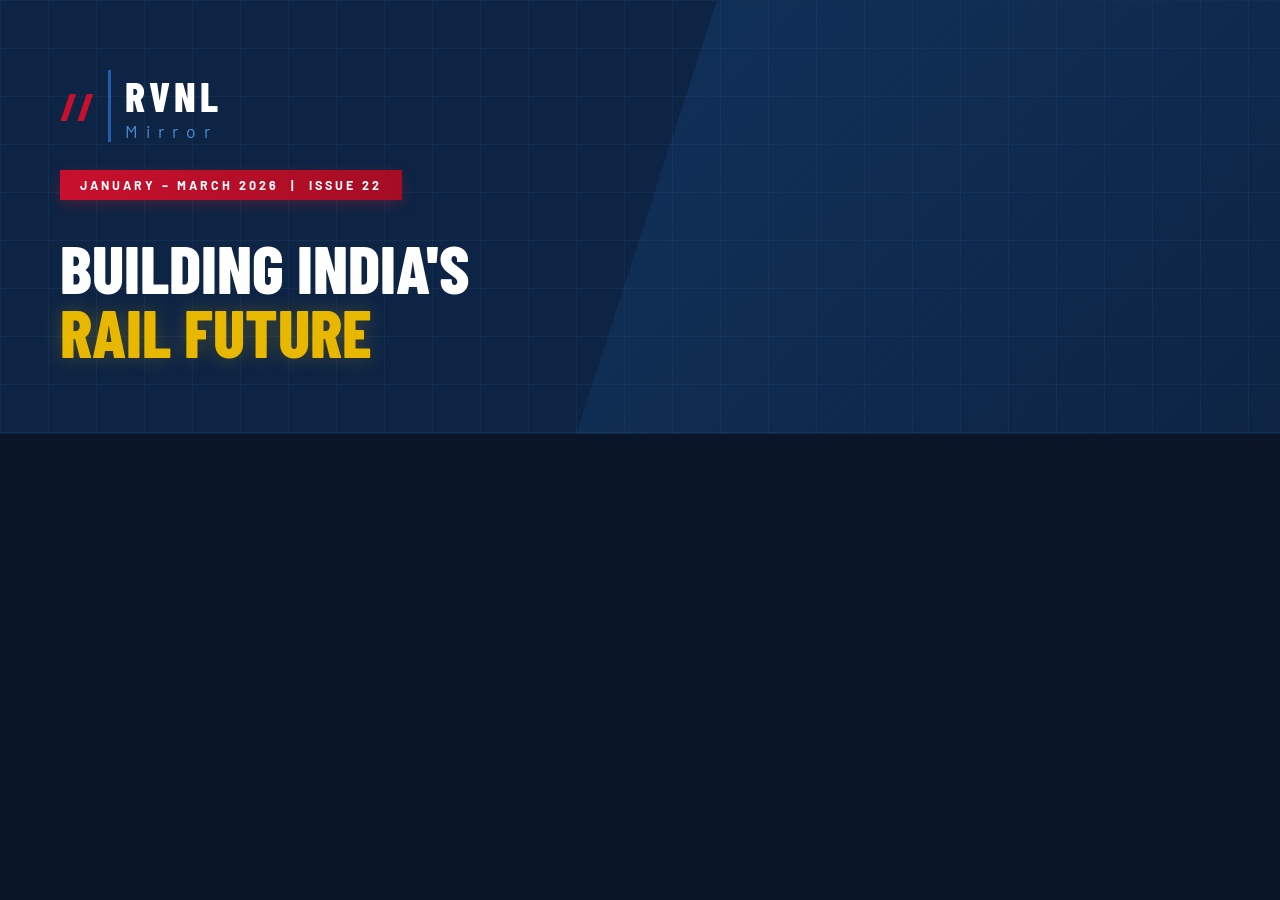
==== commit 2b5386b1: "Update index.html" ====
--- a/index.html
+++ b/index.html
@@ -4,887 +4,162 @@
 <meta charset="UTF-8">
 <meta name="viewport" content="width=device-width, initial-scale=1.0">
 <title>RVNL Mirror — January–March 2026 | Issue 22</title>
+
 <link href="https://fonts.googleapis.com/css2?family=Barlow+Condensed:wght@400;600;700;800&family=Barlow:wght@300;400;500;600&display=swap" rel="stylesheet">
+
 <style>
-  :root {
-    --navy: #0a1628;
-    --deep-blue: #0d2444;
-    --mid-blue: #1a3a6b;
-    --steel: #1e5fa8;
-    --accent: #c8102e;
-    --accent2: #e8b800;
-    --light-blue: #4a8fd4;
-    --pale: #d6e4f5;
-    --white: #ffffff;
-    --off-white: #f0f4fb;
-    --text-light: #b8cde8;
-    --grid-line: rgba(74,143,212,0.15);
+:root {
+  --navy: #0a1628;
+  --deep-blue: #0d2444;
+  --mid-blue: #1a3a6b;
+  --steel: #1e5fa8;
+  --accent: #c8102e;
+  --accent2: #e8b800;
+  --light-blue: #4a8fd4;
+  --pale: #d6e4f5;
+  --white: #ffffff;
+  --off-white: #f0f4fb;
+  --text-light: #b8cde8;
+  --grid-line: rgba(74,143,212,0.15);
+}
+
+* { margin: 0; padding: 0; box-sizing: border-box; }
+
+body {
+  font-family: 'Barlow', sans-serif;
+  background: var(--navy);
+  color: var(--white);
+}
+
+/* HEADER */
+.site-header {
+  position: relative;
+  background: var(--deep-blue);
+  overflow: hidden;
+}
+
+.header-grid-bg {
+  position: absolute; inset: 0;
+  background-image:
+    linear-gradient(var(--grid-line) 1px, transparent 1px),
+    linear-gradient(90deg, var(--grid-line) 1px, transparent 1px);
+  background-size: 48px 48px;
+  opacity: 0.6;
+}
+
+.header-diagonal {
+  position: absolute;
+  bottom: -1px; right: 0;
+  width: 55%;
+  height: 100%;
+  background: linear-gradient(135deg, var(--steel), transparent);
+  clip-path: polygon(20% 0, 100% 0, 100% 100%, 0% 100%);
+  opacity: 0.22;
+}
+
+.header-inner {
+  position: relative;
+  display: grid;
+  grid-template-columns: 1fr;
+  min-height: 380px;
+  align-items: center;
+}
+
+.header-left {
+  padding: 70px 60px;
+  max-width: 780px;
+}
+
+.logo-mark {
+  display: flex;
+  align-items: center;
+  gap: 14px;
+  margin-bottom: 28px;
+}
+
+.logo-slashes {
+  font-family: 'Barlow Condensed';
+  font-size: 2.4rem;
+  font-weight: 800;
+  color: var(--accent);
+}
+
+.logo-text {
+  border-left: 3px solid var(--steel);
+  padding-left: 14px;
+}
+
+.org-name {
+  font-family: 'Barlow Condensed';
+  font-size: 2.6rem;
+  font-weight: 800;
+  letter-spacing: 4px;
+}
+
+.pub-name {
+  font-size: 1.1rem;
+  color: var(--light-blue);
+  letter-spacing: 8px;
+}
+
+/* BADGE */
+.issue-badge {
+  display: inline-flex;
+  align-items: center;
+  gap: 12px;
+  background: linear-gradient(90deg, var(--accent), #a50d24);
+  padding: 8px 20px;
+  margin-bottom: 26px;
+  box-shadow: 0 4px 14px rgba(200,16,46,0.3);
+}
+
+.issue-badge span {
+  font-size: 0.78rem;
+  font-weight: 700;
+  letter-spacing: 3px;
+  text-transform: uppercase;
+}
+
+/* HEADLINE */
+.header-headline {
+  font-family: 'Barlow Condensed';
+  font-size: 4.2rem;
+  font-weight: 800;
+  line-height: 0.95;
+  text-transform: uppercase;
+  margin-top: 10px;
+  animation: fadeUp 0.8s ease forwards;
+}
+
+.header-headline .highlight {
+  color: var(--accent2);
+  display: block;
+  text-shadow: 0 0 20px rgba(232,184,0,0.25);
+}
+
+/* ANIMATION */
+@keyframes fadeUp {
+  from {
+    opacity: 0;
+    transform: translateY(12px);
   }
-
-  * { margin: 0; padding: 0; box-sizing: border-box; }
-
-  body {
-    font-family: 'Barlow', sans-serif;
-    background: var(--navy);
-    color: var(--white);
-    overflow-x: hidden;
+  to {
+    opacity: 1;
+    transform: translateY(0);
   }
-
-  /* ── HEADER ── */
-  .site-header {
-    position: relative;
-    background: var(--deep-blue);
-    overflow: hidden;
-    padding: 0;
-  }
-
-  .header-grid-bg {
-    position: absolute; inset: 0;
-    background-image:
-      linear-gradient(var(--grid-line) 1px, transparent 1px),
-      linear-gradient(90deg, var(--grid-line) 1px, transparent 1px);
-    background-size: 48px 48px;
-    opacity: 0.6;
-  }
-
-  .header-diagonal {
-    position: absolute;
-    bottom: -1px; right: 0;
-    width: 55%;
-    height: 100%;
-    background: var(--steel);
-    clip-path: polygon(20% 0, 100% 0, 100% 100%, 0% 100%);
-    opacity: 0.18;
-  }
-
-  .header-inner {
-    position: relative;
-    display: grid;
-    grid-template-columns: 1fr 1fr;
-    min-height: 340px;
-    align-items: center;
-  }
-
-  .header-left {
-    padding: 48px 48px 48px 60px;
-  }
-
-  .logo-mark {
-    display: flex;
-    align-items: center;
-    gap: 14px;
-    margin-bottom: 28px;
-  }
-
-  .logo-slashes {
-    font-family: 'Barlow Condensed', sans-serif;
-    font-size: 2.4rem;
-    font-weight: 800;
-    color: var(--accent);
-    letter-spacing: -2px;
-    line-height: 1;
-  }
-
-  .logo-text {
-    border-left: 3px solid var(--steel);
-    padding-left: 14px;
-  }
-
-  .logo-text .org-name {
-    font-family: 'Barlow Condensed', sans-serif;
-    font-size: 2.6rem;
-    font-weight: 800;
-    letter-spacing: 4px;
-    color: var(--white);
-    line-height: 1;
-    text-transform: uppercase;
-  }
-
-  .logo-text .pub-name {
-    font-family: 'Barlow Condensed', sans-serif;
-    font-size: 1.1rem;
-    font-weight: 400;
-    color: var(--light-blue);
-    letter-spacing: 8px;
-    text-transform: uppercase;
-  }
-
-  .issue-badge {
-    display: inline-flex;
-    align-items: center;
-    gap: 12px;
-    background: var(--accent);
-    padding: 6px 18px;
-    margin-bottom: 22px;
-  }
-
-  .issue-badge span {
-    font-family: 'Barlow Condensed', sans-serif;
-    font-size: 0.78rem;
-    font-weight: 700;
-    letter-spacing: 3px;
-    text-transform: uppercase;
-    color: var(--white);
-  }
-
-  .issue-badge .sep { width: 1px; height: 16px; background: rgba(255,255,255,0.5); }
-
-  .header-headline {
-    font-family: 'Barlow Condensed', sans-serif;
-    font-size: 3.8rem;
-    font-weight: 800;
-    line-height: 0.95;
-    text-transform: uppercase;
-    color: var(--white);
-    letter-spacing: 1px;
-  }
-
-  .header-headline .highlight { color: var(--accent2); display: block; }
-
-  .header-right {
-    padding: 48px 60px 48px 32px;
-    display: flex;
-    flex-direction: column;
-    justify-content: center;
-    gap: 20px;
-  }
-
-  .cmd-card {
-    background: rgba(255,255,255,0.05);
-    border: 1px solid rgba(74,143,212,0.25);
-    border-left: 4px solid var(--steel);
-    padding: 20px 24px;
-    display: flex;
-    align-items: flex-start;
-    gap: 16px;
-  }
-
-  .cmd-photo-wrap {
-    width: 70px;
-    height: 70px;
-    border: 2px solid var(--steel);
-    flex-shrink: 0;
-    overflow: hidden;
-    background: var(--mid-blue);
-    display: flex;
-    align-items: center;
-    justify-content: center;
-    font-size: 0.55rem;
-    color: var(--light-blue);
-    text-align: center;
-    padding: 4px;
-  }
-
-  .cmd-details { flex: 1; }
-  .cmd-role {
-    font-size: 0.65rem;
-    font-weight: 700;
-    letter-spacing: 3px;
-    text-transform: uppercase;
-    color: var(--light-blue);
-    margin-bottom: 4px;
-  }
-  .cmd-name {
-    font-family: 'Barlow Condensed', sans-serif;
-    font-size: 1.25rem;
-    font-weight: 700;
-    color: var(--white);
-    line-height: 1.1;
-    margin-bottom: 6px;
-  }
-  .cmd-excerpt {
-    font-size: 0.78rem;
-    line-height: 1.5;
-    color: var(--text-light);
-  }
-
-  /* ── TICKER ── */
-  .ticker-bar {
-    background: var(--accent);
-    height: 44px;
-    display: flex;
-    align-items: center;
-    overflow: hidden;
-    position: relative;
-  }
-  .ticker-label {
-    background: var(--navy);
-    height: 100%;
-    padding: 0 20px;
-    display: flex;
-    align-items: center;
-    font-family: 'Barlow Condensed', sans-serif;
-    font-size: 0.75rem;
-    font-weight: 800;
-    letter-spacing: 3px;
-    text-transform: uppercase;
-    white-space: nowrap;
-    flex-shrink: 0;
-    z-index: 2;
-  }
-  .ticker-track {
-    display: flex;
-    animation: ticker 38s linear infinite;
-    white-space: nowrap;
-  }
-  .ticker-item {
-    font-family: 'Barlow Condensed', sans-serif;
-    font-size: 0.85rem;
-    font-weight: 600;
-    letter-spacing: 1.5px;
-    text-transform: uppercase;
-    color: var(--white);
-    padding: 0 32px;
-  }
-  .ticker-dot { color: rgba(255,255,255,0.5); }
-  @keyframes ticker {
-    0% { transform: translateX(0); }
-    100% { transform: translateX(-50%); }
-  }
-
-  /* ── LAYOUT WRAPPER ── */
-  .page-body {
-    max-width: 1280px;
-    margin: 0 auto;
-    padding: 0 40px;
-  }
-
-  /* ── SECTION HEADERS ── */
-  .section-header {
-    display: flex;
-    align-items: center;
-    gap: 16px;
-    margin: 60px 0 28px;
-  }
-  .section-slash {
-    font-family: 'Barlow Condensed', sans-serif;
-    font-size: 1.4rem;
-    font-weight: 800;
-    color: var(--accent);
-    letter-spacing: -1px;
-  }
-  .section-title {
-    font-family: 'Barlow Condensed', sans-serif;
-    font-size: 1.5rem;
-    font-weight: 800;
-    letter-spacing: 5px;
-    text-transform: uppercase;
-    color: var(--white);
-  }
-  .section-line {
-    flex: 1;
-    height: 1px;
-    background: linear-gradient(90deg, var(--steel) 0%, transparent 100%);
-  }
-
-  /* ── CMD LETTER ── */
-  .cmd-letter-section {
-    padding: 52px 0;
-    border-top: 1px solid var(--grid-line);
-    border-bottom: 1px solid var(--grid-line);
-  }
-  .cmd-letter-grid {
-    display: grid;
-    grid-template-columns: 280px 1fr;
-    gap: 48px;
-    align-items: start;
-  }
-  .cmd-profile-card {
-    background: var(--deep-blue);
-    border: 1px solid rgba(74,143,212,0.2);
-    border-top: 4px solid var(--accent);
-    padding: 28px;
-    text-align: center;
-  }
-  .cmd-avatar {
-    width: 130px;
-    height: 130px;
-    border: 3px solid var(--steel);
-    margin: 0 auto 16px;
-    overflow: hidden;
-    display: flex;
-    align-items: center;
-    justify-content: center;
-    background: var(--mid-blue);
-    color: var(--light-blue);
-    font-size: 0.65rem;
-    text-align: center;
-    padding: 8px;
-  }
-  .profile-name {
-    font-family: 'Barlow Condensed', sans-serif;
-    font-size: 1.4rem;
-    font-weight: 700;
-    color: var(--white);
-    margin-bottom: 6px;
-  }
-  .profile-role {
-    font-size: 0.7rem;
-    font-weight: 600;
-    letter-spacing: 2px;
-    text-transform: uppercase;
-    color: var(--light-blue);
-    line-height: 1.4;
-  }
-  .profile-org {
-    font-size: 0.7rem;
-    font-weight: 700;
-    letter-spacing: 2px;
-    text-transform: uppercase;
-    color: var(--accent);
-    margin-top: 4px;
-  }
-  .cmd-letter-body .salutation {
-    font-family: 'Barlow Condensed', sans-serif;
-    font-size: 1.1rem;
-    font-weight: 600;
-    color: var(--light-blue);
-    letter-spacing: 2px;
-    margin-bottom: 20px;
-    text-transform: uppercase;
-  }
-  .cmd-letter-body p {
-    font-size: 0.9rem;
-    line-height: 1.75;
-    color: var(--pale);
-    margin-bottom: 14px;
-  }
-  .cmd-letter-body p strong { color: var(--white); font-weight: 600; }
-
-  /* ── KEY UPDATES GRID ── */
-  .key-updates-grid {
-    display: grid;
-    grid-template-columns: repeat(3, 1fr);
-    gap: 16px;
-    margin-bottom: 60px;
-  }
-  .update-card {
-    background: var(--deep-blue);
-    border: 1px solid rgba(74,143,212,0.18);
-    border-left: 3px solid var(--steel);
-    padding: 20px 22px;
-    transition: border-left-color 0.2s, background 0.2s;
-  }
-  .update-card:hover {
-    border-left-color: var(--accent);
-    background: rgba(26,58,107,0.6);
-  }
-  .update-card-tag {
-    font-size: 0.6rem;
-    font-weight: 700;
-    letter-spacing: 3px;
-    text-transform: uppercase;
-    color: var(--accent);
-    margin-bottom: 8px;
-  }
-  .update-card h3 {
-    font-family: 'Barlow Condensed', sans-serif;
-    font-size: 1.05rem;
-    font-weight: 700;
-    color: var(--white);
-    line-height: 1.25;
-    margin-bottom: 8px;
-  }
-  .update-card p {
-    font-size: 0.8rem;
-    line-height: 1.6;
-    color: var(--text-light);
-    margin-bottom: 10px;
-  }
-  .read-link {
-    font-family: 'Barlow Condensed', sans-serif;
-    font-size: 0.75rem;
-    font-weight: 700;
-    letter-spacing: 2px;
-    text-transform: uppercase;
-    color: var(--light-blue);
-    text-decoration: none;
-    border-bottom: 1px solid transparent;
-    transition: color 0.2s, border-color 0.2s;
-  }
-  .read-link:hover { color: var(--accent2); border-bottom-color: var(--accent2); }
-  .read-link::after { content: ' →'; }
-
-  /* ── TWO COL CONTENT ── */
-  .two-col { display: grid; grid-template-columns: 1fr 1fr; gap: 40px; margin-bottom: 60px; }
-
-  /* ── PARTNERSHIPS ── */
-  .partnership-item {
-    background: var(--deep-blue);
-    border: 1px solid rgba(74,143,212,0.18);
-    padding: 22px;
-    margin-bottom: 14px;
-  }
-  .partnership-item h4 {
-    font-family: 'Barlow Condensed', sans-serif;
-    font-size: 1rem;
-    font-weight: 700;
-    color: var(--accent2);
-    margin-bottom: 6px;
-    line-height: 1.25;
-  }
-  .partnership-item p {
-    font-size: 0.82rem;
-    line-height: 1.6;
-    color: var(--text-light);
-    margin-bottom: 8px;
-  }
-  .mou-image-block {
-    width: 100%;
-    height: 180px;
-    background: var(--mid-blue);
-    display: flex;
-    align-items: center;
-    justify-content: center;
-    font-size: 0.7rem;
-    color: var(--light-blue);
-    border: 1px solid rgba(74,143,212,0.25);
-    margin: 14px 0;
-  }
-
-  /* ── AWARDS ── */
-  .award-item {
-    background: var(--deep-blue);
-    border: 1px solid rgba(74,143,212,0.18);
-    border-top: 3px solid var(--accent2);
-    padding: 20px 22px;
-    margin-bottom: 14px;
-  }
-  .award-item h4 {
-    font-family: 'Barlow Condensed', sans-serif;
-    font-size: 1rem;
-    font-weight: 700;
-    color: var(--white);
-    margin-bottom: 6px;
-    line-height: 1.25;
-  }
-  .award-item p {
-    font-size: 0.82rem;
-    line-height: 1.6;
-    color: var(--text-light);
-    margin-bottom: 8px;
-  }
-  .award-image {
-    width: 100%;
-    height: 160px;
-    background: var(--mid-blue);
-    display: flex;
-    align-items: center;
-    justify-content: center;
-    font-size: 0.7rem;
-    color: var(--light-blue);
-    border: 1px solid rgba(74,143,212,0.25);
-    margin: 10px 0;
-  }
-
-  /* ── FINANCIALS ── */
-  .financials-strip {
-    background: var(--deep-blue);
-    border: 1px solid rgba(74,143,212,0.2);
-    display: grid;
-    grid-template-columns: 1fr 1fr;
-    gap: 0;
-    margin-bottom: 60px;
-    overflow: hidden;
-  }
-  .fin-block {
-    padding: 28px 32px;
-    border-right: 1px solid rgba(74,143,212,0.2);
-  }
-  .fin-block:last-child { border-right: none; }
-  .fin-tag {
-    font-size: 0.62rem;
-    font-weight: 700;
-    letter-spacing: 3px;
-    text-transform: uppercase;
-    color: var(--accent);
-    margin-bottom: 10px;
-  }
-  .fin-block h4 {
-    font-family: 'Barlow Condensed', sans-serif;
-    font-size: 1.15rem;
-    font-weight: 700;
-    color: var(--accent2);
-    margin-bottom: 8px;
-  }
-  .fin-block p {
-    font-size: 0.82rem;
-    line-height: 1.65;
-    color: var(--text-light);
-    margin-bottom: 8px;
-  }
-
-  /* ── MEGA PROJECTS ── */
-  .mega-project {
-    background: var(--deep-blue);
-    border: 1px solid rgba(74,143,212,0.2);
-    margin-bottom: 24px;
-    overflow: hidden;
-  }
-  .mega-project-header {
-    background: var(--mid-blue);
-    padding: 14px 24px;
-    display: flex;
-    align-items: center;
-    justify-content: space-between;
-  }
-  .mega-project-header h3 {
-    font-family: 'Barlow Condensed', sans-serif;
-    font-size: 1.15rem;
-    font-weight: 800;
-    letter-spacing: 2px;
-    text-transform: uppercase;
-    color: var(--white);
-  }
-  .mega-project-header .location-tag {
-    font-size: 0.65rem;
-    font-weight: 700;
-    letter-spacing: 2px;
-    text-transform: uppercase;
-    color: var(--accent2);
-    background: rgba(232,184,0,0.12);
-    padding: 4px 10px;
-    border: 1px solid rgba(232,184,0,0.3);
-  }
-  .mega-project-body {
-    padding: 20px 24px;
-    display: grid;
-    grid-template-columns: 1fr 340px;
-    gap: 20px;
-    align-items: start;
-  }
-  .mega-project-body p {
-    font-size: 0.85rem;
-    line-height: 1.7;
-    color: var(--pale);
-  }
-  .mega-project-img {
-    width: 100%;
-    height: 200px;
-    background: var(--mid-blue);
-    display: flex;
-    align-items: center;
-    justify-content: center;
-    font-size: 0.65rem;
-    color: var(--light-blue);
-    border: 1px solid rgba(74,143,212,0.25);
-    overflow: hidden;
-  }
-  .mega-project-img img { width: 100%; height: 100%; object-fit: cover; }
-
-  /* ── TECH & PEOPLE ── */
-  .tech-split {
-    display: grid;
-    grid-template-columns: 1fr 1fr;
-    gap: 24px;
-    margin-bottom: 60px;
-  }
-  .info-panel {
-    background: var(--deep-blue);
-    border: 1px solid rgba(74,143,212,0.2);
-    padding: 28px;
-  }
-  .info-panel-title {
-    font-family: 'Barlow Condensed', sans-serif;
-    font-size: 1.3rem;
-    font-weight: 800;
-    letter-spacing: 4px;
-    text-transform: uppercase;
-    color: var(--white);
-    margin-bottom: 16px;
-    padding-bottom: 12px;
-    border-bottom: 2px solid var(--steel);
-  }
-  .info-panel p {
-    font-size: 0.84rem;
-    line-height: 1.7;
-    color: var(--pale);
-    margin-bottom: 12px;
-  }
-  .img-duo {
-    display: grid;
-    grid-template-columns: 1fr 1fr;
-    gap: 10px;
-    margin-top: 16px;
-  }
-  .img-placeholder {
-    height: 130px;
-    background: var(--mid-blue);
-    display: flex;
-    align-items: center;
-    justify-content: center;
-    font-size: 0.62rem;
-    color: var(--light-blue);
-    text-align: center;
-    padding: 6px;
-    border: 1px solid rgba(74,143,212,0.25);
-    overflow: hidden;
-  }
-  .img-placeholder img { width: 100%; height: 100%; object-fit: cover; }
-  .walk-in-box {
-    margin-top: 16px;
-    background: rgba(200,16,46,0.1);
-    border: 1px solid rgba(200,16,46,0.35);
-    padding: 16px;
-  }
-  .walk-in-title {
-    font-family: 'Barlow Condensed', sans-serif;
-    font-size: 1rem;
-    font-weight: 800;
-    color: var(--accent);
-    letter-spacing: 2px;
-    text-transform: uppercase;
-    margin-bottom: 6px;
-  }
-  .walk-in-box p { font-size: 0.78rem; color: var(--text-light); margin: 0; }
-
-  /* ── MEDIA ── */
-  .media-grid {
-    display: grid;
-    grid-template-columns: repeat(2, 1fr);
-    gap: 14px;
-    margin-bottom: 60px;
-  }
-  .media-item {
-    background: var(--deep-blue);
-    border: 1px solid rgba(74,143,212,0.18);
-    border-left: 3px solid var(--light-blue);
-    padding: 16px 20px;
-    transition: border-left-color 0.2s;
-  }
-  .media-item:hover { border-left-color: var(--accent2); }
-  .media-item h4 {
-    font-family: 'Barlow Condensed', sans-serif;
-    font-size: 0.95rem;
-    font-weight: 700;
-    color: var(--white);
-    margin-bottom: 6px;
-    line-height: 1.3;
-  }
-  .media-item p {
-    font-size: 0.78rem;
-    line-height: 1.6;
-    color: var(--text-light);
-    margin-bottom: 8px;
-  }
-
-  /* ── SUSTAINABILITY ── */
-  .sustain-cards {
-    display: grid;
-    grid-template-columns: repeat(3, 1fr);
-    gap: 16px;
-    margin-bottom: 60px;
-  }
-  .sustain-card {
-    background: var(--deep-blue);
-    border: 1px solid rgba(74,143,212,0.18);
-    overflow: hidden;
-  }
-  .sustain-card-img {
-    height: 150px;
-    background: var(--mid-blue);
-    display: flex;
-    align-items: center;
-    justify-content: center;
-    font-size: 0.62rem;
-    color: var(--light-blue);
-    text-align: center;
-    padding: 6px;
-    overflow: hidden;
-  }
-  .sustain-card-img img { width: 100%; height: 100%; object-fit: cover; }
-  .sustain-card-body { padding: 16px 18px; }
-  .sustain-card-body h4 {
-    font-family: 'Barlow Condensed', sans-serif;
-    font-size: 0.95rem;
-    font-weight: 700;
-    color: var(--accent2);
-    margin-bottom: 6px;
-    line-height: 1.25;
-  }
-  .sustain-card-body p {
-    font-size: 0.78rem;
-    line-height: 1.6;
-    color: var(--text-light);
-    margin-bottom: 8px;
-  }
-
-  /* ── PIU UPDATES ── */
-  .piu-list { margin-bottom: 60px; }
-  .piu-item {
-    border-bottom: 1px solid var(--grid-line);
-    padding: 20px 0;
-    display: grid;
-    grid-template-columns: 4px 1fr;
-    gap: 20px;
-    align-items: start;
-  }
-  .piu-stripe { background: var(--steel); height: 100%; min-height: 40px; }
-  .piu-item h4 {
-    font-family: 'Barlow Condensed', sans-serif;
-    font-size: 1rem;
-    font-weight: 700;
-    color: var(--white);
-    margin-bottom: 6px;
-    line-height: 1.3;
-  }
-  .piu-item p {
-    font-size: 0.82rem;
-    line-height: 1.65;
-    color: var(--text-light);
-    margin-bottom: 8px;
-  }
-
-  /* ── SOCIAL ── */
-  .social-section {
-    background: var(--deep-blue);
-    border: 1px solid rgba(74,143,212,0.2);
-    padding: 40px;
-    margin-bottom: 60px;
-  }
-  .social-grid {
-    display: grid;
-    grid-template-columns: repeat(3, 1fr);
-    gap: 0;
-    margin-top: 28px;
-  }
-  .social-row {
-    display: contents;
-  }
-  .social-table {
-    width: 100%;
-    border-collapse: collapse;
-    margin-top: 20px;
-  }
-  .social-table th {
-    font-family: 'Barlow Condensed', sans-serif;
-    font-size: 0.72rem;
-    font-weight: 700;
-    letter-spacing: 3px;
-    text-transform: uppercase;
-    color: var(--light-blue);
-    text-align: left;
-    padding: 10px 16px;
-    background: rgba(26,58,107,0.5);
-    border-bottom: 2px solid var(--steel);
-  }
-  .social-table td {
-    padding: 12px 16px;
-    font-size: 0.82rem;
-    color: var(--pale);
-    border-bottom: 1px solid var(--grid-line);
-    vertical-align: middle;
-  }
-  .social-table td a {
-    color: var(--light-blue);
-    text-decoration: none;
-  }
-  .social-table td a:hover { color: var(--accent2); }
-  .followers-num {
-    font-family: 'Barlow Condensed', sans-serif;
-    font-size: 1.3rem;
-    font-weight: 800;
-    color: var(--accent2);
-  }
-  .social-platform {
-    font-family: 'Barlow Condensed', sans-serif;
-    font-size: 1rem;
-    font-weight: 700;
-    color: var(--white);
-  }
-
-  /* ── FOOTER ── */
-  .site-footer {
-    background: var(--deep-blue);
-    border-top: 3px solid var(--steel);
-    padding: 40px 60px;
-    display: flex;
-    align-items: center;
-    justify-content: space-between;
-    gap: 32px;
-  }
-  .footer-logo {
-    font-family: 'Barlow Condensed', sans-serif;
-    font-size: 2rem;
-    font-weight: 800;
-    letter-spacing: 4px;
-    color: var(--white);
-  }
-  .footer-logo span { color: var(--accent); }
-  .footer-links {
-    display: flex;
-    gap: 24px;
-    flex-wrap: wrap;
-  }
-  .footer-links a {
-    font-family: 'Barlow Condensed', sans-serif;
-    font-size: 0.75rem;
-    font-weight: 700;
-    letter-spacing: 2px;
-    text-transform: uppercase;
-    color: var(--light-blue);
-    text-decoration: none;
-    transition: color 0.2s;
-  }
-  .footer-links a:hover { color: var(--accent2); }
-  .footer-copy {
-    font-size: 0.75rem;
-    color: rgba(184,205,232,0.5);
-    text-align: right;
-  }
-  .footer-copy a { color: rgba(184,205,232,0.5); }
-
-  /* ── MEDIA NEWSPAPER CLIP ── */
-  .newspaper-clips {
-    display: grid;
-    grid-template-columns: repeat(3, 1fr);
-    gap: 16px;
-    margin-bottom: 32px;
-  }
-  .clip {
-    background: rgba(255,255,255,0.04);
-    border: 1px solid rgba(74,143,212,0.2);
-    height: 160px;
-    display: flex;
-    align-items: center;
-    justify-content: center;
-    font-size: 0.65rem;
-    color: var(--light-blue);
-    text-align: center;
-    padding: 8px;
-    overflow: hidden;
-  }
-  .clip img { width: 100%; height: 100%; object-fit: cover; }
-
-  /* image caption placeholder helper */
-  .section-desc {
-    font-size: 0.84rem;
-    line-height: 1.7;
-    color: var(--text-light);
-    margin-bottom: 24px;
-    max-width: 800px;
-  }
-
-  @media (max-width: 900px) {
-    .header-inner { grid-template-columns: 1fr; }
-    .key-updates-grid { grid-template-columns: 1fr 1fr; }
-    .two-col { grid-template-columns: 1fr; }
-    .tech-split { grid-template-columns: 1fr; }
-    .sustain-cards { grid-template-columns: 1fr 1fr; }
-    .newspaper-clips { grid-template-columns: 1fr 1fr; }
-    .mega-project-body { grid-template-columns: 1fr; }
-    .social-table { font-size: 0.75rem; }
-  }
+}
 </style>
 </head>
+
 <body>
 
-<!-- ═══════════════════════════════ HEADER ═══════════════════════════════ -->
 <header class="site-header">
   <div class="header-grid-bg"></div>
   <div class="header-diagonal"></div>
+
   <div class="header-inner">
     <div class="header-left">
+
       <div class="logo-mark">
         <span class="logo-slashes">//</span>
         <div class="logo-text">
@@ -892,569 +167,21 @@
           <div class="pub-name">Mirror</div>
         </div>
       </div>
+
       <div class="issue-badge">
         <span>January – March 2026</span>
-        <span class="sep"></span>
+        <span>|</span>
         <span>Issue 22</span>
       </div>
+
       <h1 class="header-headline">
         Building India's
         <span class="highlight">Rail Future</span>
       </h1>
-    </div>
-    <div class="header-right">
-      <div class="cmd-card">
-        <div class="cmd-photo-wrap">CMD<br>Photo</div>
-        <div class="cmd-details">
-          <div class="cmd-role">Chairman & Managing Director</div>
-          <div class="cmd-name">Shri Saleem Ahmad</div>
-          <div class="cmd-excerpt">Assuming charge at RVNL with a vision to lead the organisation towards new frontiers of excellence, achievement, and sustainable growth.</div>
-        </div>
-      </div>
+
     </div>
   </div>
 </header>
 
-<!-- ═══════════════════════════════ TICKER ═══════════════════════════════ -->
-<div class="ticker-bar">
-  <div class="ticker-label">// LATEST</div>
-  <div class="ticker-track">
-    <span class="ticker-item">RVNL &amp; Texmaco Joint Venture Formalised</span><span class="ticker-dot">◆</span>
-    <span class="ticker-item">Q3 FY26 Net Profit ₹324 Cr — Up 4% YoY</span><span class="ticker-dot">◆</span>
-    <span class="ticker-item">Pamban Bridge Wins Trailblazing Infrastructure Award 2026</span><span class="ticker-dot">◆</span>
-    <span class="ticker-item">RVNL Shifts Corporate Office to World Trade Center</span><span class="ticker-dot">◆</span>
-    <span class="ticker-item">RVNL–GPT JV Emerges L1 for ₹1,201 Cr Varanasi Bridge</span><span class="ticker-dot">◆</span>
-    <span class="ticker-item">Kolkata Purple Line Tunnelling Beneath RCTC Achieved</span><span class="ticker-dot">◆</span>
-    <span class="ticker-item">RVNL &amp; Texmaco Joint Venture Formalised</span><span class="ticker-dot">◆</span>
-    <span class="ticker-item">Q3 FY26 Net Profit ₹324 Cr — Up 4% YoY</span><span class="ticker-dot">◆</span>
-    <span class="ticker-item">Pamban Bridge Wins Trailblazing Infrastructure Award 2026</span><span class="ticker-dot">◆</span>
-    <span class="ticker-item">RVNL Shifts Corporate Office to World Trade Center</span><span class="ticker-dot">◆</span>
-    <span class="ticker-item">RVNL–GPT JV Emerges L1 for ₹1,201 Cr Varanasi Bridge</span><span class="ticker-dot">◆</span>
-    <span class="ticker-item">Kolkata Purple Line Tunnelling Beneath RCTC Achieved</span><span class="ticker-dot">◆</span>
-  </div>
-</div>
-
-<!-- ═══════════════════════════════ BODY ═══════════════════════════════ -->
-<div class="page-body">
-
-  <!-- CMD MESSAGE -->
-  <div class="section-header">
-    <span class="section-slash">//</span>
-    <span class="section-title">Chairman's Message</span>
-    <div class="section-line"></div>
-  </div>
-
-  <div class="cmd-letter-section">
-    <div class="cmd-letter-grid">
-      <div class="cmd-profile-card">
-        <div class="cmd-avatar">CMD Photo</div>
-        <div class="profile-name">Shri Saleem Ahmad</div>
-        <div class="profile-role">Chairman &amp; Managing Director</div>
-        <div class="profile-org">Rail Vikas Nigam Limited</div>
-      </div>
-      <div class="cmd-letter-body">
-        <div class="salutation">Dear Colleagues and Stakeholders,</div>
-        <p>I have assumed charge as the Chairman and Managing Director of Rail Vikas Nigam Limited (RVNL). I take this opportunity to place on record my deep appreciation for the visionary leadership of my distinguished predecessors, whose foresight, dedication, and professionalism have significantly strengthened the foundation of this organisation.</p>
-        <p>As I take on this responsibility, my endeavour is not only to carry forward their rich legacy, but also to lead RVNL towards new frontiers of excellence, achievement, and sustainable growth. Our collective goal is to firmly position <strong>RVNL at the pinnacle of infrastructure development</strong>, both within India and on the global stage.</p>
-        <p>RVNL publishes a quarterly newsletter titled "RVNL Mirror". This publication serves as a valuable platform for the exchange of ideas and for disseminating information on the company's diverse activities, achievements, and innovations among employees and stakeholders. I am happy to present the <strong>January–March 2026 edition</strong> of RVNL Mirror, which encapsulates the progress, milestones, and collective efforts that defined this period.</p>
-        <p>During this period, significant advancements were achieved across our railway and urban infrastructure projects. These include steady progress in the <strong>Vande Bharat Sleeper trainset</strong> manufacturing ecosystem, major tunnelling milestones in the <strong>Rishikesh–Karnaprayag Rail Project</strong>, and sustained momentum in flagship projects such as <strong>Kolkata Metro Line, Pune Metro extension, and Chennai Metro Corridor</strong>.</p>
-        <p>This quarter also witnessed RVNL actively representing India's infrastructure capabilities at key national and international industry platforms, with our participation in <strong>IREE 2025</strong> held from 15–17 October. Director (Operations) showcased RVNL's project innovations, adoption of advanced technologies, and ongoing transformation initiatives. RVNL also participated in the inaugural session of the <strong>Tunnels &amp; Bridges Conference 2025</strong>, organised by FICCI.</p>
-        <p>Looking ahead, RVNL's strategic vision is to consolidate its leadership in domestic infrastructure development while steadily expanding its presence in international markets. These accomplishments and aspirations reflect the dedication, teamwork, and forward-looking spirit of the entire RVNL family.</p>
-        <p style="margin-top:20px; font-style:italic; color: var(--white);">With warm regards,<br><strong>Shri Saleem Ahmad</strong><br>Chairman &amp; Managing Director, Rail Vikas Nigam Limited</p>
-      </div>
-    </div>
-  </div>
-
-  <!-- KEY UPDATES -->
-  <div class="section-header">
-    <span class="section-slash">//</span>
-    <span class="section-title">Key Updates</span>
-    <div class="section-line"></div>
-  </div>
-
-  <div class="key-updates-grid">
-    <div class="update-card">
-      <div class="update-card-tag">Office Move</div>
-      <h3>RVNL Shifts Registered and Corporate Office</h3>
-      <p>Rail Vikas Nigam Limited (RVNL) relocates its registered and corporate office to World Trade Center.</p>
-      <a href="https://www.rvnl.org" class="read-link">Read more</a>
-    </div>
-    <div class="update-card">
-      <div class="update-card-tag">Joint Venture</div>
-      <h3>RVNL and Texmaco Formalise Joint Venture</h3>
-      <p>In a major development, a joint venture to advance India's rail manufacturing landscape has been formalised.</p>
-      <a href="https://www.rvnl.org" class="read-link">Read more</a>
-    </div>
-    <div class="update-card">
-      <div class="update-card-tag">Award</div>
-      <h3>RVNL Wins Trailblazing Infrastructure Award</h3>
-      <p>RVNL awarded at the Build India Infra Awards 2026 for the landmark Pamban Bridge project.</p>
-      <a href="https://www.rvnl.org" class="read-link">Read more</a>
-    </div>
-    <div class="update-card">
-      <div class="update-card-tag">Recognition</div>
-      <h3>RVNL Awarded at PHDCCI Global Rail &amp; Metro Convention</h3>
-      <p>Rail Vikas Nigam Limited (RVNL) was honored at the 12th PHDCCI Global Rail &amp; Metro Convention, held at PHD House, New Delhi.</p>
-      <a href="https://www.rvnl.org" class="read-link">Read more</a>
-    </div>
-    <div class="update-card">
-      <div class="update-card-tag">Bid Win</div>
-      <h3>RVNL–GPT JV Emerges L1 for Rail-Cum-Road Bridge Project in Varanasi</h3>
-      <p>Rail Vikas Nigam Ltd–GPT joint venture has emerged as the lowest bidder for a major infrastructure project awarded by Northern Railway.</p>
-      <a href="https://www.rvnl.org" class="read-link">Read more</a>
-    </div>
-    <div class="update-card">
-      <div class="update-card-tag">Motivation</div>
-      <h3>Motivational Session &amp; Transformation</h3>
-      <p>An inspiring transformation session conducted by Captain Yashika Hatwal Tyagi, reinforcing leadership and organisational growth.</p>
-      <a href="https://www.rvnl.org" class="read-link">Read more</a>
-    </div>
-  </div>
-
-  <!-- PARTNERSHIPS & AWARDS -->
-  <div class="two-col">
-    <div>
-      <div class="section-header" style="margin-top:0">
-        <span class="section-slash">//</span>
-        <span class="section-title">New Partnerships &amp; MOU</span>
-        <div class="section-line"></div>
-      </div>
-
-      <div class="partnership-item">
-        <h4>RVNL and Texmaco Formalise Joint Venture to Advance India's Rail Manufacturing Landscape</h4>
-        <p>In a major development for India's railway and infrastructure sector, Texmaco Rail &amp; Engineering Limited and Rail Vikas Nigam Limited have executed a Strategic Joint Venture.</p>
-        <a href="https://www.rvnl.org" class="read-link">Read more</a>
-        <div class="mou-image-block">Joint Venture Signing Ceremony — Shareholders Agreement</div>
-      </div>
-
-      <div class="partnership-item">
-        <h4>Rail Vikas Nigam Limited Receives Letter of Acceptance from Northern Railway</h4>
-        <p>RVNL has received LOA from Northern Railway for Design and Construction of New Rail Cum Road Bridge No. 11 over river Ganga, 50 Meters downstream.</p>
-        <a href="https://www.rvnl.org" class="read-link">Read more</a>
-      </div>
-
-      <div class="partnership-item">
-        <h4>RVNL Bags ₹270 Crore Central Railway Order to Build New Power System for Daund–Solapur Trains</h4>
-        <p>Rail Vikas Nigam Limited (RVNL) has received a Letter of Acceptance (LoA) from Central Railway for a contract valued at ₹270.22 crore, including applicable taxes.</p>
-        <a href="https://www.rvnl.org" class="read-link">Read more</a>
-      </div>
-
-      <div class="partnership-item">
-        <h4>RVNL Strengthens Order Book with ₹201-Crore Railway Workshop Project</h4>
-        <p>Rail Vikas Nigam Limited said it has received a Letter of Acceptance from East Coast Railway for setting up a wagon Periodical Overhauling (POH) workshop with a capacity of 200 wagons.</p>
-        <a href="https://www.rvnl.org" class="read-link">Read more</a>
-      </div>
-
-      <div class="partnership-item">
-        <h4>RVNL Bags ₹88 Crore South Eastern Railway Order for IP-Based Video Surveillance</h4>
-        <p>State-owned Rail Vikas Nigam Ltd (RVNL) announced that it has emerged as the lowest bidder (L1) for a contract from South Eastern Railway.</p>
-        <a href="https://www.rvnl.org" class="read-link">Read more</a>
-      </div>
-
-      <div class="partnership-item">
-        <h4>Rail Vikas Nigam Limited Wins Rs. 242.49 Crore OHE Upgradation Contract from South Central Railway</h4>
-        <p>Rail Vikas Nigam Limited (RVNL), a key public sector undertaking under the Ministry of Railways, has emerged as the Lowest Bidder (L1) for a significant infrastructure project.</p>
-        <a href="https://www.rvnl.org" class="read-link">Read more</a>
-      </div>
-
-      <div class="partnership-item">
-        <h4>RVNL–GPT JV Emerges L1 for ₹1,201 Crore Rail-Cum-Road Bridge Project in Varanasi</h4>
-        <p>Rail Vikas Nigam Ltd–GPT joint venture has emerged as the lowest bidder for a major infrastructure project awarded by Northern Railway.</p>
-        <a href="https://www.rvnl.org" class="read-link">Read more</a>
-      </div>
-    </div>
-
-    <div>
-      <div class="section-header" style="margin-top:0">
-        <span class="section-slash">//</span>
-        <span class="section-title">Awards &amp; Recognition</span>
-        <div class="section-line"></div>
-      </div>
-
-      <div class="award-item">
-        <h4>RVNL Awarded at PHDCCI Global Rail &amp; Metro Convention</h4>
-        <p>Rail Vikas Nigam Limited (RVNL) was honored at the 12th PHDCCI Global Rail &amp; Metro Convention held at PHD House, New Delhi.</p>
-        <div class="award-image">Award Ceremony — PHDCCI Convention</div>
-        <a href="https://www.rvnl.org" class="read-link">Read more</a>
-      </div>
-
-      <div class="award-item">
-        <h4>RVNL Wins Trailblazing Infrastructure Award for New Pamban Railway Sea Bridge</h4>
-        <p>Rail Vikas Nigam Limited (RVNL), a Navratna CPSE under the Ministry of Railways, has received the "Trailblazing Special Infrastructure Award" at the Build India Infra Awards 2026 for the landmark Pamban Bridge project.</p>
-        <div class="award-image">Pamban Bridge — Award Ceremony</div>
-        <a href="https://www.rvnl.org" class="read-link">Read more</a>
-      </div>
-
-      <div class="award-item">
-        <h4>RVNL Wins Champion of Change CSR Award at CSR Leadership Summit 2026</h4>
-        <p>Rail Vikas Nigam Limited (RVNL), a Navratna Central Public Sector Undertaking under the Ministry of Railways, has been conferred with the Champion of Change CSR Award.</p>
-        <a href="https://www.rvnl.org" class="read-link">Read more</a>
-      </div>
-
-      <div class="award-item">
-        <h4>आरआईएनएल एक बार फिर गौरवान्वित — इस्पात राजभाषा सम्मान–पहला पुरस्कार जीता</h4>
-        <p>आरआईएनएल ने वर्ष 2021-22 के लिए इस्पात मंत्रालय के इस्पात राजभाषा सम्मान प्रथम पुरस्कार जीता।</p>
-        <a href="https://www.rvnl.org" class="read-link">Read more</a>
-      </div>
-    </div>
-  </div>
-
-  <!-- FINANCIALS -->
-  <div class="section-header">
-    <span class="section-slash">//</span>
-    <span class="section-title">Financial Updates</span>
-    <div class="section-line"></div>
-  </div>
-
-  <div class="financials-strip">
-    <div class="fin-block">
-      <div class="fin-tag">// Revenue Guidance</div>
-      <h4>RVNL Keeps FY26 Revenue Goal Intact as Project Execution Picks Up</h4>
-      <p>State-run Rail Vikas Nigam Limited (RVNL) has reaffirmed its revenue guidance of ₹20,000 to ₹22,000 crore for FY26, as project execution momentum picks up across the portfolio.</p>
-      <a href="https://www.rvnl.org" class="read-link">Read more</a>
-    </div>
-    <div class="fin-block">
-      <div class="fin-tag">// Q3 FY26 Results</div>
-      <h4>Rail Vikas Nigam Limited Reports Q3 FY26 Results</h4>
-      <p>Rail Vikas Nigam reports Q3 FY2026 net profit of <strong style="color:var(--accent2)">₹324 crore</strong>, up 4% YoY. Declares ₹1 per share interim dividend. Record date Feb 11. KRCL receivables at ₹1,169 crore.</p>
-      <a href="https://www.rvnl.org" class="read-link">Read more</a>
-    </div>
-  </div>
-
-  <!-- MEGA PROJECTS -->
-  <div class="section-header">
-    <span class="section-slash">//</span>
-    <span class="section-title">Mega Projects</span>
-    <div class="section-line"></div>
-  </div>
-
-  <div class="mega-project">
-    <div class="mega-project-header">
-      <h3>Rishikesh–Karnaprayag Rail Link Update</h3>
-      <span class="location-tag">Uttarakhand</span>
-    </div>
-    <div class="mega-project-body">
-      <p>The Rishikesh–Karnaprayag railway project is expected to be completed within the next two years. Currently, the construction on this prestigious rail project is progressing at full swing. PIU–RKSH achieved significant milestones between September 2025 and November 2025, including the handover of Tunnel-2 (6.09 km) for track works, cumulative expenditure of ₹990.21 crore, completion of 1,775.7 m of tunnel excavation, and 13,584.6 m of final lining across main and escape tunnels.<br><br><a href="https://www.rvnl.org" class="read-link">Read more</a></p>
-      <div class="mega-project-img">Rishikesh–Karnaprayag — Tunnelling Progress</div>
-    </div>
-  </div>
-
-  <div class="mega-project">
-    <div class="mega-project-header">
-      <h3>Joka–Esplanade (Purple Line) Metro Corridor</h3>
-      <span class="location-tag">Kolkata</span>
-    </div>
-    <div class="mega-project-body">
-      <p>Kolkata's Purple Line metro project has achieved a key milestone as tunnelling progressed beneath the Royal Calcutta Turf Club (RCTC), part of the iconic Kolkata Race Course, founded in 1847. The TBM DURGA was flagged off on 10.07.2025 to begin tunnelling from Khidderpore to Victoria for the Kolkata Metro, marking a major step in constructing a 1.70 km underground stretch. Equipped to handle Kolkata's challenging soil conditions, the TBM is expected to reach Victoria by May 2026.<br><br><a href="https://www.rvnl.org" class="read-link">Read more</a></p>
-      <div class="mega-project-img">Kolkata Metro — TBM DURGA Flagoff</div>
-    </div>
-  </div>
-
-  <div class="mega-project" style="margin-bottom:60px">
-    <div class="mega-project-header">
-      <h3>RVNL Brings Kazipet Coach Manufacturing Unit to Rail Network</h3>
-      <span class="location-tag">Telangana</span>
-    </div>
-    <div class="mega-project-body">
-      <p>Rail Vikas Nigam Limited, which is developing a railway manufacturing unit in 160 acres of area at Kazipet in Telangana, recently completed a successful diesel train trial run on a 13.15 km track to connect the factory to the Indian Railway network. Union Minister Shri G. Kishan Reddy reviewed the Kazipet Railway Manufacturing Unit project being executed by RVNL, expressing satisfaction over the progress, quality of works, and the project's role in strengthening indigenous railway manufacturing under the Aatmanirbhar Bharat vision.<br><br><a href="https://www.rvnl.org" class="read-link">Read more</a></p>
-      <div class="mega-project-img">Kazipet — Diesel Trial Run &amp; Manufacturing Unit</div>
-    </div>
-  </div>
-
-  <!-- TECHNOLOGY & PEOPLE -->
-  <div class="section-header">
-    <span class="section-slash">//</span>
-    <span class="section-title">Technology, Innovation &amp; People</span>
-    <div class="section-line"></div>
-  </div>
-
-  <div class="tech-split">
-    <div class="info-panel">
-      <div class="info-panel-title">Technology &amp; Innovation at RVNL</div>
-      <p>RVNL continues to integrate cutting-edge technologies across its infrastructure projects to enhance efficiency, safety, and sustainability. From advanced tunnelling techniques using <strong style="color:var(--accent2)">Tunnel Boring Machines (TBMs)</strong> to the deployment of IP-based video surveillance systems and modern traction substations, the organisation is leveraging innovation at every stage of execution.</p>
-      <p>Digital project monitoring tools, automated quality checks, and data-driven planning are enabling faster decision-making and improved project outcomes. RVNL's focus on adopting future-ready engineering solutions reinforces its commitment to delivering world-class infrastructure aligned with global standards.</p>
-      <div class="img-duo">
-        <div class="img-placeholder">Rishikesh–Karnaprayag TBM Deployment</div>
-        <div class="img-placeholder">IP-Based Video Surveillance in LHB Coaches</div>
-      </div>
-    </div>
-    <div class="info-panel">
-      <div class="info-panel-title">Building a Great Place to Work</div>
-      <p>At RVNL, people are at the core of progress. The organisation continues to foster a work culture built on transparency, collaboration, and continuous learning. Regular training programmes, leadership interactions, wellness initiatives, and employee engagement activities ensure a motivated and future-ready workforce.</p>
-      <p>Initiatives such as POSH training, health camps, and sports activities reflect RVNL's commitment to employee well-being and inclusivity. By nurturing talent and encouraging innovation, RVNL is steadily strengthening its position as a preferred workplace in the infrastructure sector.</p>
-      <div class="walk-in-box">
-        <div class="walk-in-title">Walk-in Interviews — Site Engineer (Telecom)</div>
-        <p>13th – 15th January 2026 | Venue: RVNL Corporate Office (Delhi) | Reporting Time: 10:00 AM | Project: RVNL | BharatNet</p>
-      </div>
-      <div class="img-duo" style="margin-top:12px">
-        <div class="img-placeholder">Training &amp; Leadership Session</div>
-        <div class="img-placeholder">Employee Engagement Activity</div>
-      </div>
-    </div>
-  </div>
-
-  <!-- MEDIA & NEWSROOM -->
-  <div class="section-header">
-    <span class="section-slash">//</span>
-    <span class="section-title">Media &amp; Newsroom</span>
-    <div class="section-line"></div>
-  </div>
-
-  <div class="section-desc">RVNL's growing presence in leading national publications and industry magazines highlights its role as a key driver of India's infrastructure transformation. Through strategic media outreach, project milestones, engineering achievements, and leadership insights are being showcased to a wider audience.</div>
-
-  <div class="newspaper-clips">
-    <div class="clip">Rishikesh–Karnaprayag Rail Project Feature</div>
-    <div class="clip">Shiv &amp; Shakti — National Tunnelling Milestone Feature</div>
-    <div class="clip">Sikkim Express — Breakthrough Tunnel-B Coverage</div>
-  </div>
-
-  <div class="media-grid">
-    <div class="media-item">
-      <h4>RVNL Showcases Engineering Excellence at IREE 2025</h4>
-      <p>RVNL inaugurated its stall at IREE, displaying iconic project models like the Pamban Bridge, Cable-Stayed Bridge, and Rishikesh TBM, attracting strong industry footfall and highlighting its technological capabilities in railway infrastructure.</p>
-      <a href="https://www.rvnl.org" class="read-link">Read more</a>
-    </div>
-    <div class="media-item">
-      <h4>RVNL Participates in Tunnels &amp; Bridges Conference 2025</h4>
-      <p>Mr. Mritunjay Pratap Singh, Director-Operations (RVNL) emphasized the Pamban Bridge's corrosion-resistant design and 35+ year coating lifespan, underscoring early EIAs, wildlife assessments, and minimal-impact strategies as crucial for sustainable, future-ready infrastructure.</p>
-      <a href="https://www.rvnl.org" class="read-link">Read more</a>
-    </div>
-    <div class="media-item">
-      <h4>Meet the 'Next L&amp;T': An Engineering Firm with a Rs 1 Lakh Crore Order Book</h4>
-      <p>A fast-growing engineering firm with a ₹1-lakh-crore order book is transitioning beyond rail execution, winning competitive bids and eyeing major projects like Vande Bharat, drawing comparisons with L&amp;T.</p>
-      <a href="https://www.rvnl.org" class="read-link">Read more</a>
-    </div>
-    <div class="media-item">
-      <h4>RVNL's Vision for Odisha Featured in The New Indian Express</h4>
-      <p>In his interview, Mr. Saroj Kanta Patra highlights RVNL's transformative projects in Odisha—from faster coal evacuation to rail doubling and road expansion—positioning the PSU for Maharatna status and driving India's infrastructure growth.</p>
-      <a href="https://www.rvnl.org" class="read-link">Read more</a>
-    </div>
-    <div class="media-item">
-      <h4>RVNL Wins L1 Bid for Traction Substation Project in Southern Railway</h4>
-      <p>RVNL has emerged as the Lowest Bidder for designing, supplying, erecting, testing, and commissioning 2×25kV traction substations and associated systems in the Jolarpettai–Salem section under Mission 3000MT.</p>
-      <a href="https://www.rvnl.org" class="read-link">Read more</a>
-    </div>
-    <div class="media-item">
-      <h4>RVNL Expands Beyond Rail with ₹5.35 Billion Visakhapatnam Port Authority Infrastructure Deal</h4>
-      <p>RVNL signed an MoU with Visakhapatnam Port Authority for ₹5.35 billion infrastructure projects, marking its strategic shift from rail-focused development to integrated, multimodal infrastructure in line with its 'From Rail Infra to All Infra' vision.</p>
-      <a href="https://www.rvnl.org" class="read-link">Read more</a>
-    </div>
-    <div class="media-item">
-      <h4>RVNL Secures L1 Position for Traction Substation Work in Bhopal Division</h4>
-      <p>RVNL has emerged as the Lowest Bidder for designing, modifying, supplying, erecting, testing, and commissioning 220/132kV Scott-connected traction substations and SCADA systems between Bina and RTA, awarded by West Central Railway.</p>
-      <a href="https://www.rvnl.org" class="read-link">Read more</a>
-    </div>
-    <div class="media-item">
-      <h4>Rail Vikas Nigam Limited Marks World Quality Month at Pune Metro Project</h4>
-      <p>RVNL observed World Quality Month at its Pune Metro Reach–1 Extension Project, aligning with the global theme "Quality: Think Differently." The initiative highlighted innovation, quality assurance, and best practices.</p>
-      <a href="https://www.rvnl.org" class="read-link">Read more</a>
-    </div>
-    <div class="media-item">
-      <h4>RVNL Announced the Appointment of Mukesh Kumar (ITS Officer) as Chief Vigilance Officer (CVO) Effective 1 Oct 2025</h4>
-      <p>Appointments Committee of the Cabinet has approved the appointment of Shri Mukesh Kumar, ITS (1995), as CVO in Rail Vikas Nigam Ltd. (RVNL), Delhi.</p>
-      <a href="https://www.rvnl.org" class="read-link">Read more</a>
-    </div>
-  </div>
-
-  <!-- SUSTAINABILITY -->
-  <div class="section-header">
-    <span class="section-slash">//</span>
-    <span class="section-title">Sustainability &amp; Social Initiatives</span>
-    <div class="section-line"></div>
-  </div>
-
-  <div class="sustain-cards">
-    <div class="sustain-card">
-      <div class="sustain-card-img">World Cancer Day — Health Camp at Corporate Office</div>
-      <div class="sustain-card-body">
-        <h4>Health Screenings and an Expert Talk on Cancer Prevention &amp; Early Diagnosis</h4>
-        <p>Marking World Cancer Day, RVNL conducted a Health Camp at its Corporate Office in collaboration with Medanta Hospital, Gurugram. The initiative featured health screenings and an expert talk on cancer prevention &amp; early diagnosis, strengthening awareness and preventive healthcare at the workplace.</p>
-        <a href="https://www.rvnl.org" class="read-link">Read more</a>
-      </div>
-    </div>
-    <div class="sustain-card">
-      <div class="sustain-card-img">POSH Training Programme — Corporate Office, New Delhi</div>
-      <div class="sustain-card-body">
-        <h4>RVNL Successfully Conducted an In-House POSH Training Programme</h4>
-        <p>Rail Vikas Nigam Limited successfully conducted an in-house POSH training programme on 19 Feb 2026 at Corporate Office, New Delhi. We thank Advocate Ms. Salu Sharma for an insightful session attended by over 250 officers, staff, outsourced personnel and PIUs via VC.</p>
-        <a href="https://www.rvnl.org" class="read-link">Read more</a>
-      </div>
-    </div>
-    <div class="sustain-card">
-      <div class="sustain-card-img">Badminton Tournament — Gymkhana Club, AIIMS</div>
-      <div class="sustain-card-body">
-        <h4>RVNL Organized a Badminton Tournament — Singles &amp; Doubles (Men &amp; Women)</h4>
-        <p>Rail Vikas Nigam Limited organized a Badminton Tournament – Singles &amp; Doubles (Men &amp; Women) at the Gymkhana Club, AIIMS, encouraging a culture of fitness, camaraderie and work-life balance among employees.</p>
-        <a href="https://www.rvnl.org" class="read-link">Read more</a>
-      </div>
-    </div>
-  </div>
-
-  <!-- PIU UPDATES -->
-  <div class="section-header">
-    <span class="section-slash">//</span>
-    <span class="section-title">PIU Updates</span>
-    <div class="section-line"></div>
-  </div>
-
-  <div class="piu-list">
-    <div class="piu-item">
-      <div class="piu-stripe"></div>
-      <div>
-        <h4>Union Minister Shri G. Kishan Reddy Reviews Progress of Kazipet RMU Project Executed by RVNL</h4>
-        <p>Hon'ble Union Minister reviewed the Kazipet Railway Manufacturing Unit project being executed by RVNL, expressing satisfaction over the progress, quality of works, and the project's role in strengthening indigenous railway manufacturing under the Aatmanirbhar Bharat vision.</p>
-        <a href="https://www.rvnl.org" class="read-link">Read more</a>
-      </div>
-    </div>
-    <div class="piu-item">
-      <div class="piu-stripe"></div>
-      <div>
-        <h4>RVNL Accelerates Level Crossing Elimination on SC–MBNR Corridor</h4>
-        <p>RVNL is eliminating critical level crossings under the Secunderabad–Mahbubnagar Doubling Project through the construction of Road Under Bridges, enhancing rail safety, operational efficiency, and seamless train movement in line with Indian Railways' national safety mission.</p>
-        <a href="https://www.rvnl.org" class="read-link">Read more</a>
-      </div>
-    </div>
-    <div class="piu-item">
-      <div class="piu-stripe"></div>
-      <div>
-        <h4>Commencement of Tunneling by TBM — DURGA from Khidderpore to Victoria — Joka–Esplanade Metro Railway Corridor</h4>
-        <p>The TBM DURGA was flagged off on 10.07.2025 to begin tunneling from Khidderpore to Victoria for the Kolkata Metro, marking a major step in constructing a 1.70 km underground stretch. Equipped to handle Kolkata's challenging soil conditions, the TBM is expected to reach Victoria by May 2026.</p>
-        <a href="https://www.rvnl.org" class="read-link">Read more</a>
-      </div>
-    </div>
-    <div class="piu-item">
-      <div class="piu-stripe"></div>
-      <div>
-        <h4>RVNL Commissions Tsunduru–Peddavadlapudi Section After Successful CRS Inspection</h4>
-        <p>RVNL successfully commissioned the 32.251 km Tsunduru–Peddavadlapudi section following CRS inspection on 24–25 September 2025, with high-speed trials validating safe operations up to 110 kmph and a maximum achieved speed of 143 kmph.</p>
-        <a href="https://www.rvnl.org" class="read-link">Read more</a>
-      </div>
-    </div>
-    <div class="piu-item">
-      <div class="piu-stripe"></div>
-      <div>
-        <h4>RVNL Completes 5,000+ m Diaphragm Wall in Chennai Metro Phase II</h4>
-        <p>Rail Vikas Nigam Limited (RVNL) has achieved a major milestone in Chennai Metro Phase II – Corridor 3 with the completion of over 5,175 metres of diaphragm and slurry wall construction across Packages UG-03, UG-04, and UG-05.</p>
-        <a href="https://www.rvnl.org" class="read-link">Read more</a>
-      </div>
-    </div>
-    <div class="piu-item">
-      <div class="piu-stripe"></div>
-      <div>
-        <h4>Construction of a Six-Lane Elevated Kona Expressway</h4>
-        <p>RVNL is constructing a six-lane elevated Kona Expressway in West Bengal under EPC mode. Despite challenges, work is progressing swiftly, with NHAI and the DRB recently reviewing on-site progress and key issues.</p>
-        <a href="https://www.rvnl.org" class="read-link">Read more</a>
-      </div>
-    </div>
-    <div class="piu-item">
-      <div class="piu-stripe"></div>
-      <div>
-        <h4>Progress Update: Kavi Subhash to Sikshatirtha Metro Corridor – Last 3 Months</h4>
-        <p>Major works progressed across the Kavi Subhash–Sikshatirtha stretch, including PD buildings, architectural finishing at key stations, pile and slab completion at Nabadiganta, and steady advancement of entry structures and finishing works.</p>
-        <a href="https://www.rvnl.org" class="read-link">Read more</a>
-      </div>
-    </div>
-    <div class="piu-item">
-      <div class="piu-stripe"></div>
-      <div>
-        <h4>Progress Highlights of Rishikesh–Karnaprayag Project</h4>
-        <p>PIU–RKSH achieved significant milestones between September 2025 and November 2025, including the handover of Tunnel-2 (6.09km) for track works, cumulative expenditure of ₹990.21 crore, completion of 1,775.7m of tunnel excavation, and 13,584.6m of final lining across main and escape tunnels.</p>
-        <a href="https://www.rvnl.org" class="read-link">Read more</a>
-      </div>
-    </div>
-    <div class="piu-item">
-      <div class="piu-stripe"></div>
-      <div>
-        <h4>Progress Achievements – YTL–NED Package-IV &amp; Package-V</h4>
-        <p>Between September and November 2025, major milestones were achieved across bridges, RUBs, ROBs, and embankment works, including completion of PSC slabs, abutment caps, raft casting, and RE wall activities. Significant milestones also included commissioning of a mobile crusher for blanket work, completion of 12 km embankment top, turfing over 1 lakh sqm, girder launching at four bridges, and completion of substructure works for Viaduct 839/1 using slipform technology.</p>
-        <a href="https://www.rvnl.org" class="read-link">Read more</a>
-      </div>
-    </div>
-    <div class="piu-item">
-      <div class="piu-stripe"></div>
-      <div>
-        <h4>Quarterly Progress Highlights – Yavatmal–Nanded New BG Line Project (PKG IIIA, IIIB &amp; IIIC)</h4>
-        <p>Between September and November 2025, steady progress was achieved across multiple tunnels, including underground excavation, pipe-roof installation, rock bolting, shotcrete and invert concrete works, with key breakthroughs completed despite challenging geological conditions.</p>
-        <a href="https://www.rvnl.org" class="read-link">Read more</a>
-      </div>
-    </div>
-  </div>
-
-  <!-- SOCIAL MEDIA -->
-  <div class="section-header">
-    <span class="section-slash">//</span>
-    <span class="section-title">Social Media Presence — March 2026</span>
-    <div class="section-line"></div>
-  </div>
-
-  <div class="social-section">
-    <div class="section-desc" style="margin-bottom:0">RVNL continues to expand its digital presence, connecting with stakeholders, industry professionals, and citizens through active social media engagement.</div>
-    <table class="social-table">
-      <thead>
-        <tr>
-          <th>Platform</th>
-          <th>Handle / Link</th>
-          <th>Followers (March 2026)</th>
-        </tr>
-      </thead>
-      <tbody>
-        <tr>
-          <td><span class="social-platform">X (formerly Twitter)</span></td>
-          <td><a href="https://x.com/railvikas" target="_blank">@railvikas</a></td>
-          <td><span class="followers-num">15.3k</span></td>
-        </tr>
-        <tr>
-          <td><span class="social-platform">Facebook</span></td>
-          <td><a href="https://www.facebook.com/railvikasindia" target="_blank">@Rail Vikas Nigam Limited</a></td>
-          <td><span class="followers-num">30k</span></td>
-        </tr>
-        <tr>
-          <td><span class="social-platform">LinkedIn</span></td>
-          <td><a href="https://in.linkedin.com/company/rvnl" target="_blank">@Rail Vikas Nigam Limited</a></td>
-          <td><span class="followers-num">130k</span></td>
-        </tr>
-        <tr>
-          <td><span class="social-platform">Instagram</span></td>
-          <td><a href="https://www.instagram.com/rvnl_official/" target="_blank">@Rail Vikas Nigam Limited</a></td>
-          <td><span class="followers-num">9.5k</span></td>
-        </tr>
-        <tr>
-          <td><span class="social-platform">YouTube</span></td>
-          <td><a href="https://www.youtube.com/c/RailVikasNigamLimited" target="_blank">@Rail Vikas Nigam Limited</a></td>
-          <td><span class="followers-num">8.5k</span> Subscribers</td>
-        </tr>
-        <tr>
-          <td><span class="social-platform">WhatsApp Channel</span></td>
-          <td><a href="https://whatsapp.com/channel/0029VbBQXFY4inow1b2i5o0Y" target="_blank">@RVNL Official</a></td>
-          <td><span class="followers-num">168</span></td>
-        </tr>
-      </tbody>
-    </table>
-  </div>
-
-</div><!-- /page-body -->
-
-<!-- ═══════════════════════════════ FOOTER ═══════════════════════════════ -->
-<footer class="site-footer">
-  <div>
-    <div class="footer-logo">RVNL <span>//</span> Mirror</div>
-    <div style="font-size:0.7rem;color:var(--light-blue);margin-top:4px;letter-spacing:1px;">January – March 2026 &nbsp;|&nbsp; Issue 22</div>
-  </div>
-  <div class="footer-links">
-    <a href="https://www.rvnl.org" target="_blank">www.rvnl.org</a>
-    <a href="https://x.com/railvikas" target="_blank">Twitter</a>
-    <a href="https://www.facebook.com/railvikasindia" target="_blank">Facebook</a>
-    <a href="https://in.linkedin.com/company/rvnl" target="_blank">LinkedIn</a>
-    <a href="https://www.instagram.com/rvnl_official/" target="_blank">Instagram</a>
-    <a href="https://www.youtube.com/c/RailVikasNigamLimited" target="_blank">YouTube</a>
-    <a href="https://whatsapp.com/channel/0029VbBQXFY4inow1b2i5o0Y" target="_blank">WhatsApp</a>
-  </div>
-  <div class="footer-copy">
-    &copy; 2026 Rail Vikas Nigam Limited<br>
-    A Government of India Enterprise<br>
-    <a href="https://www.rvnl.org" target="_blank">www.rvnl.org</a>
-  </div>
-</footer>
-
 </body>
 </html>
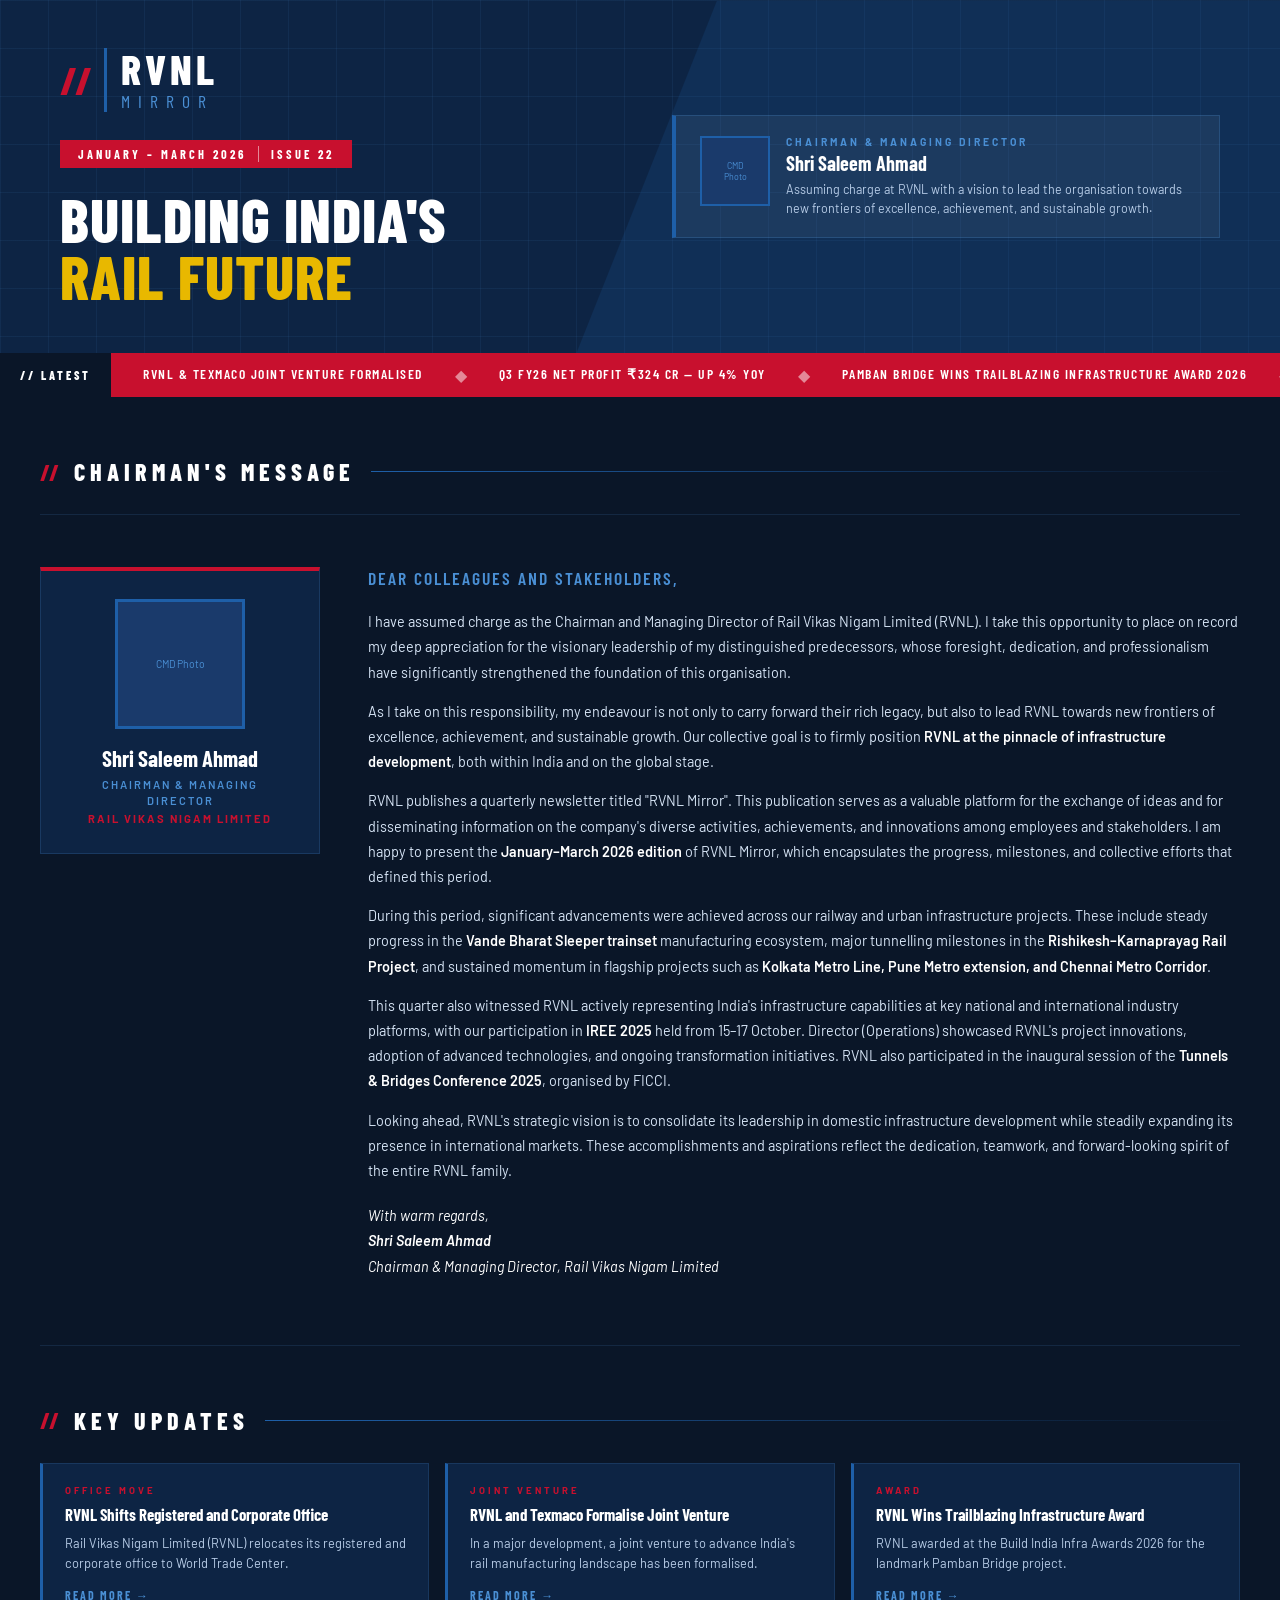
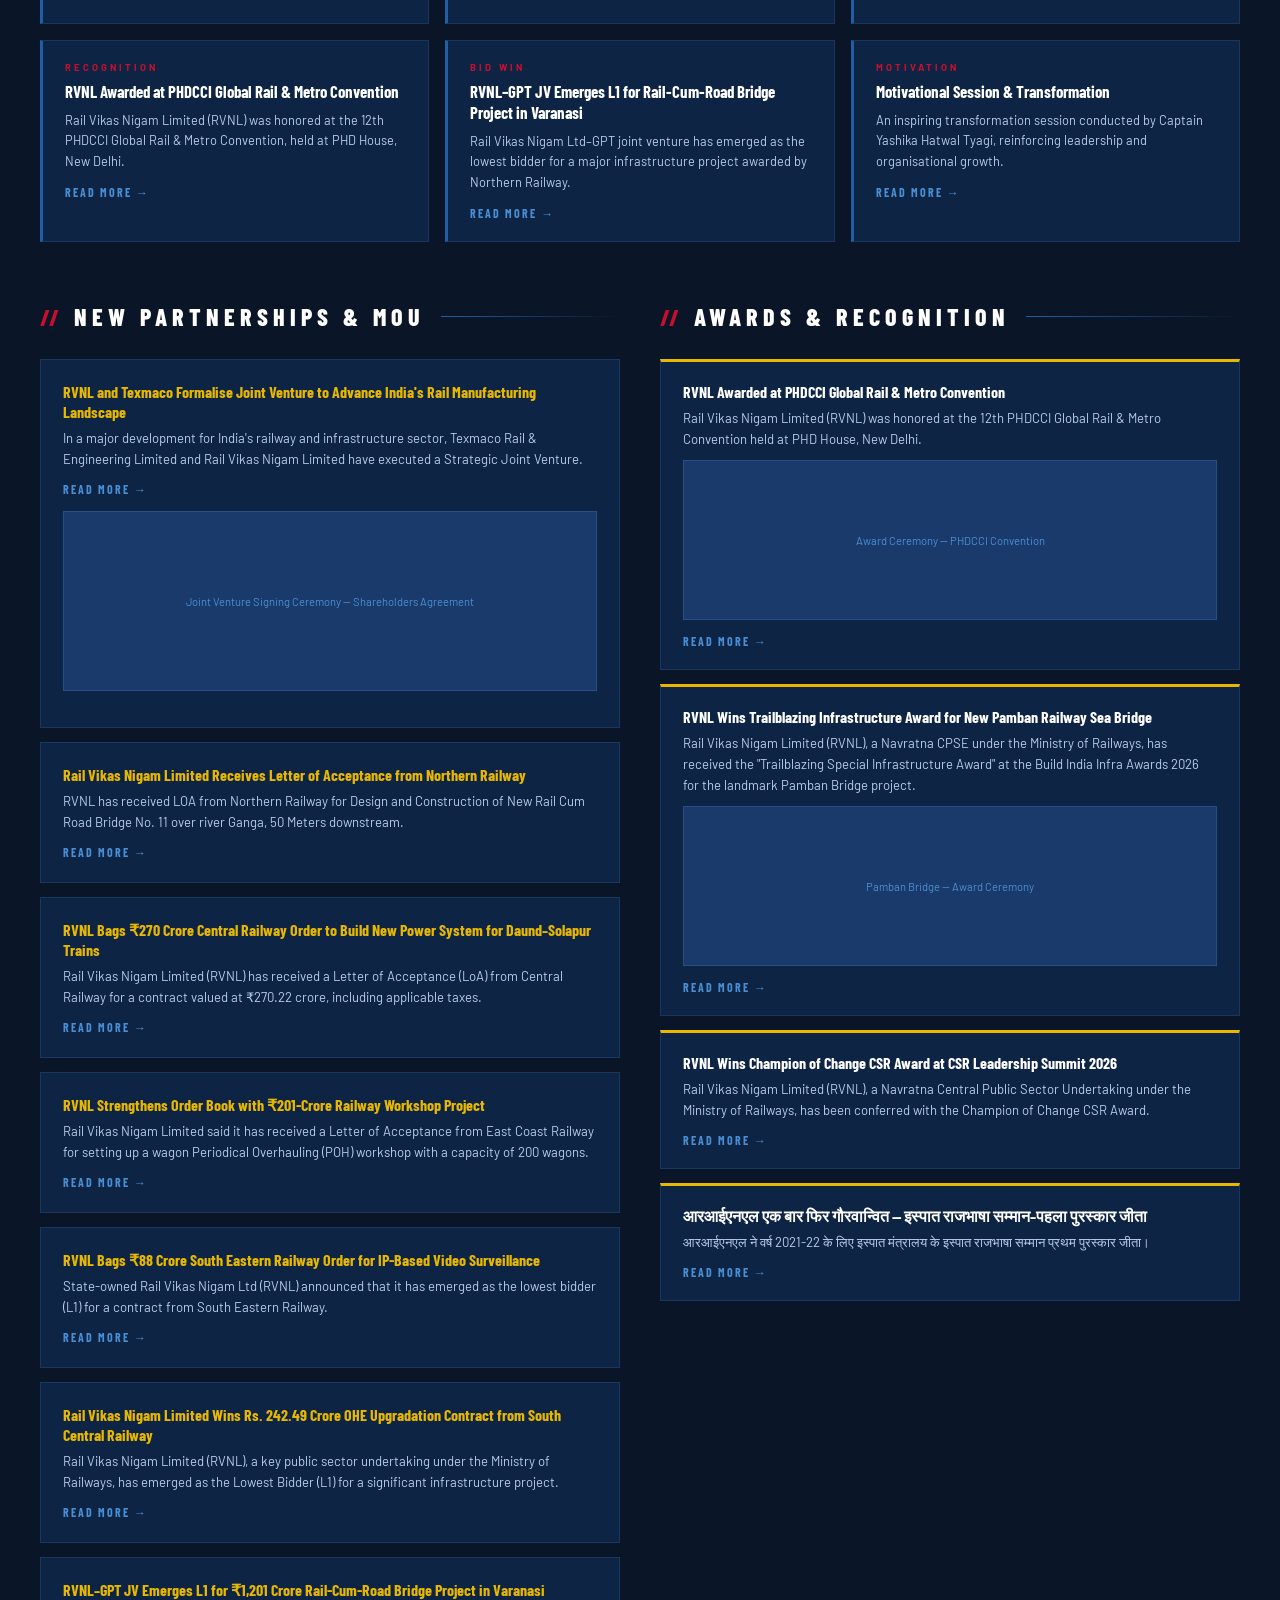
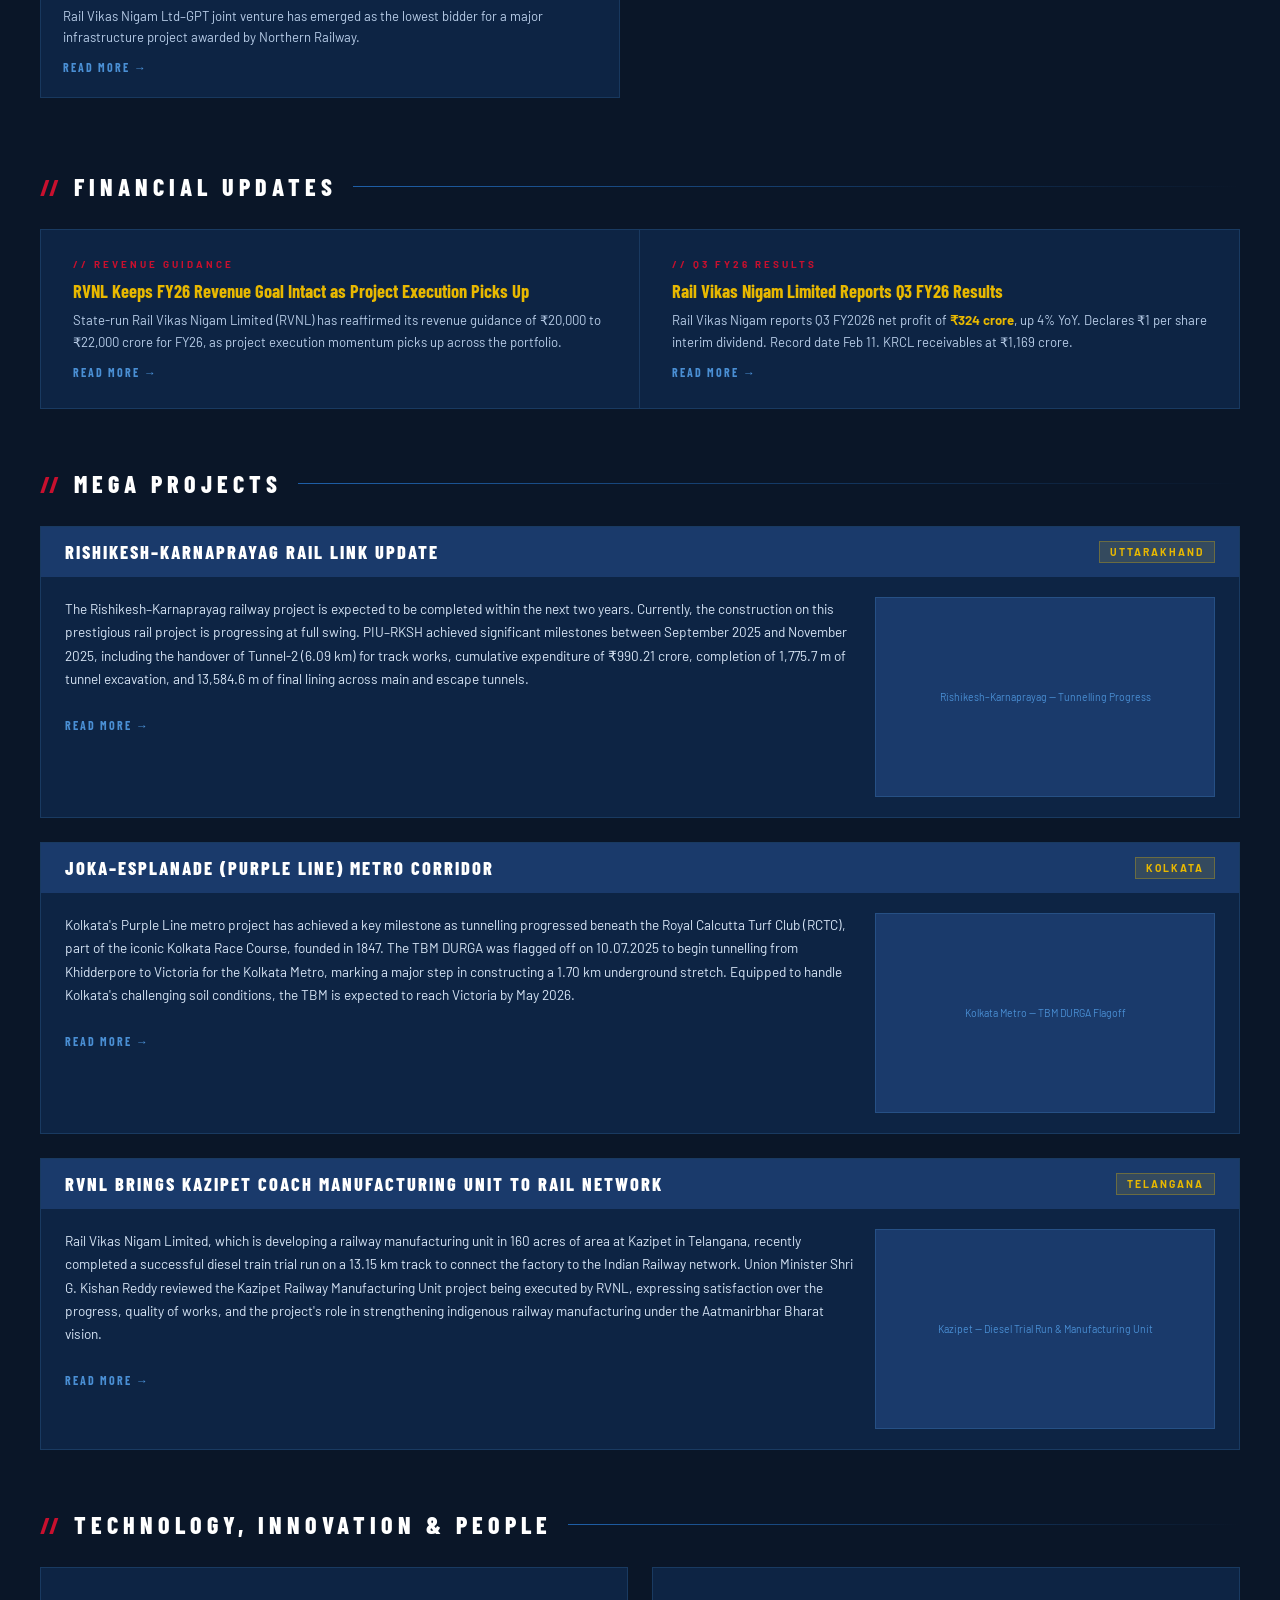
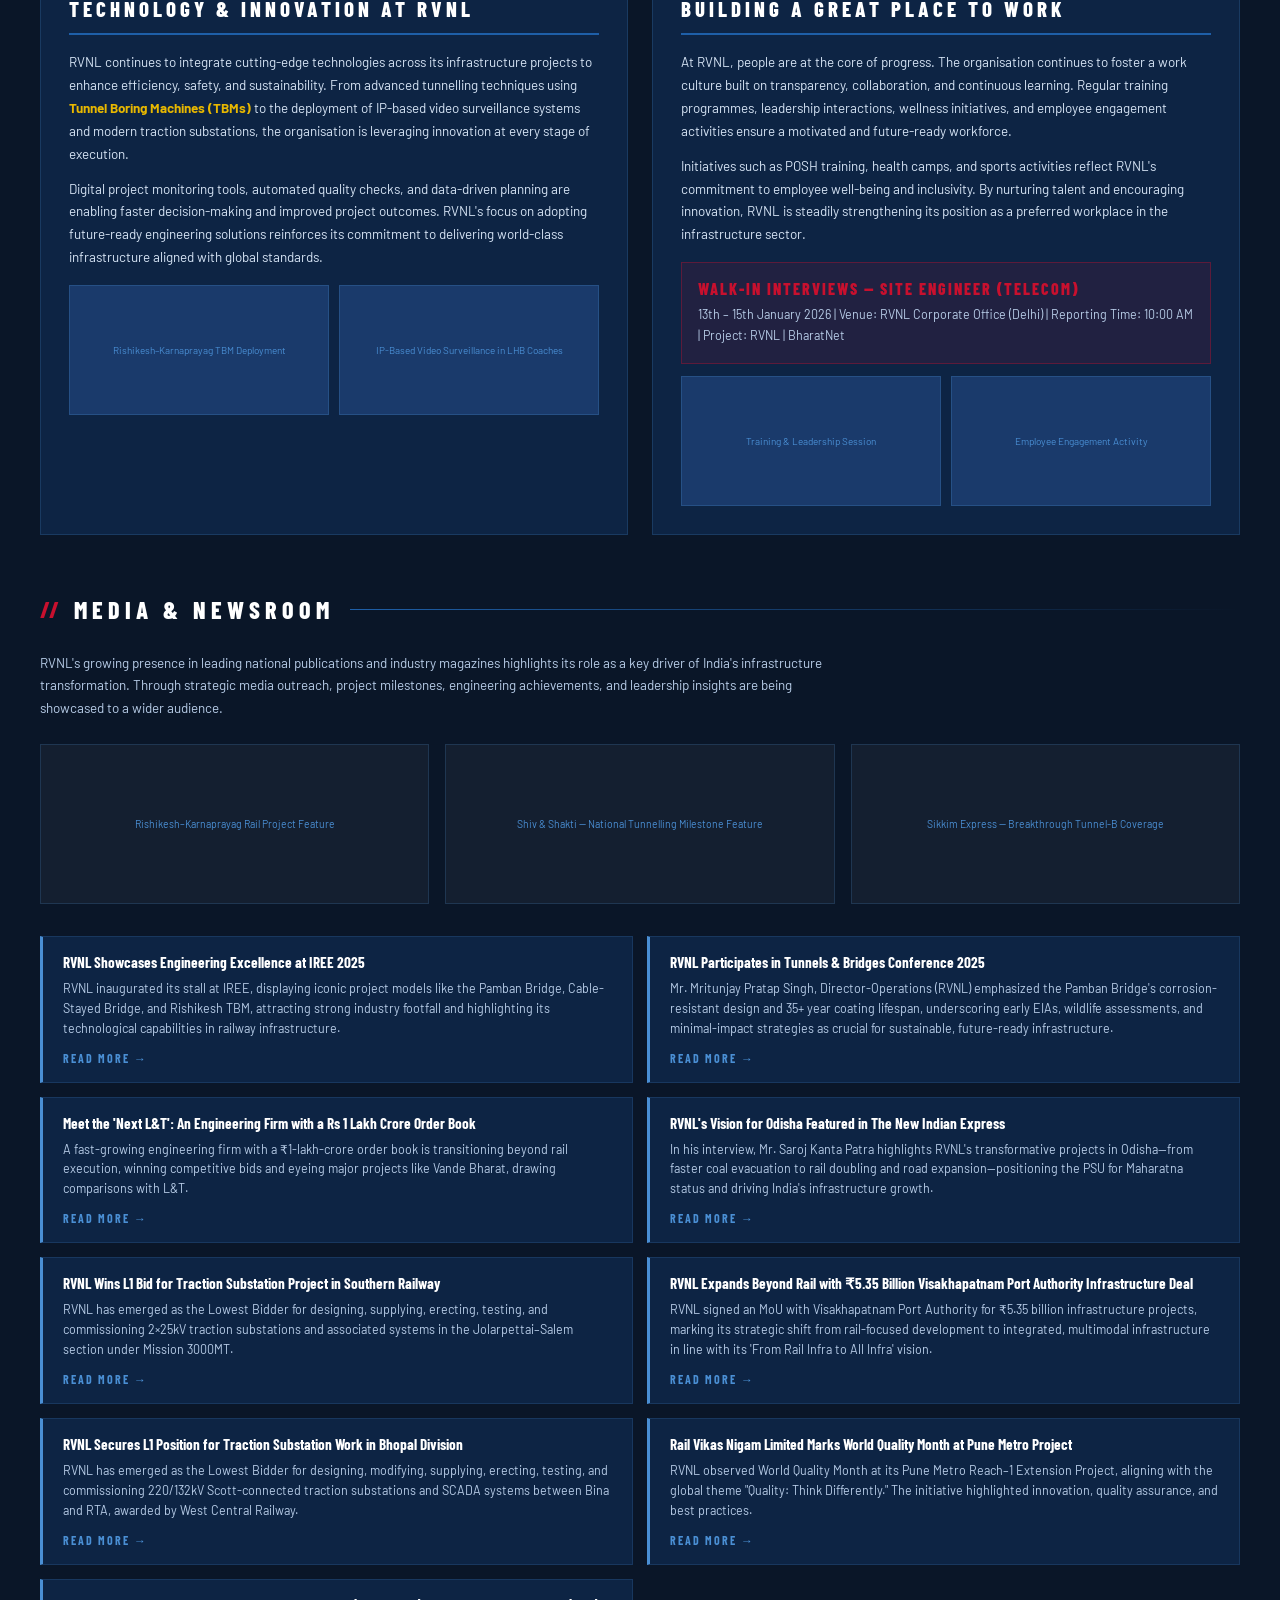
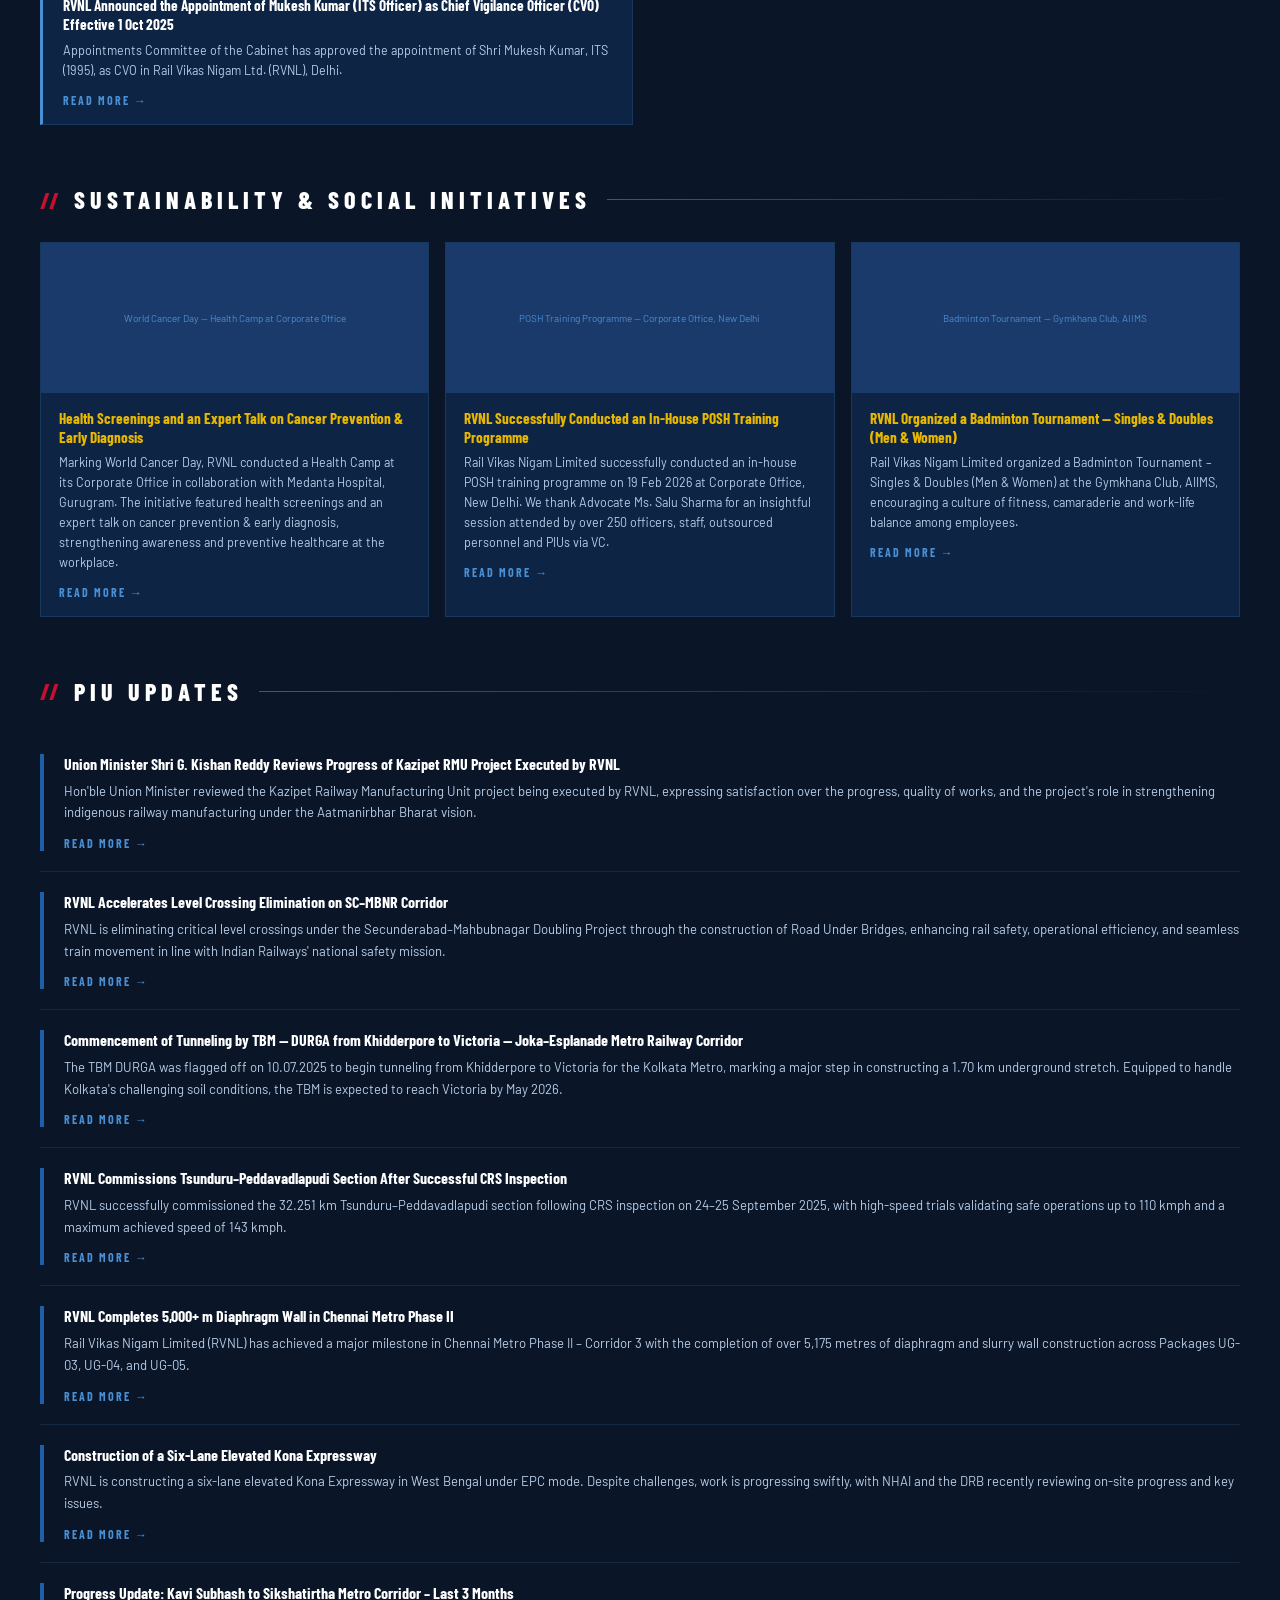
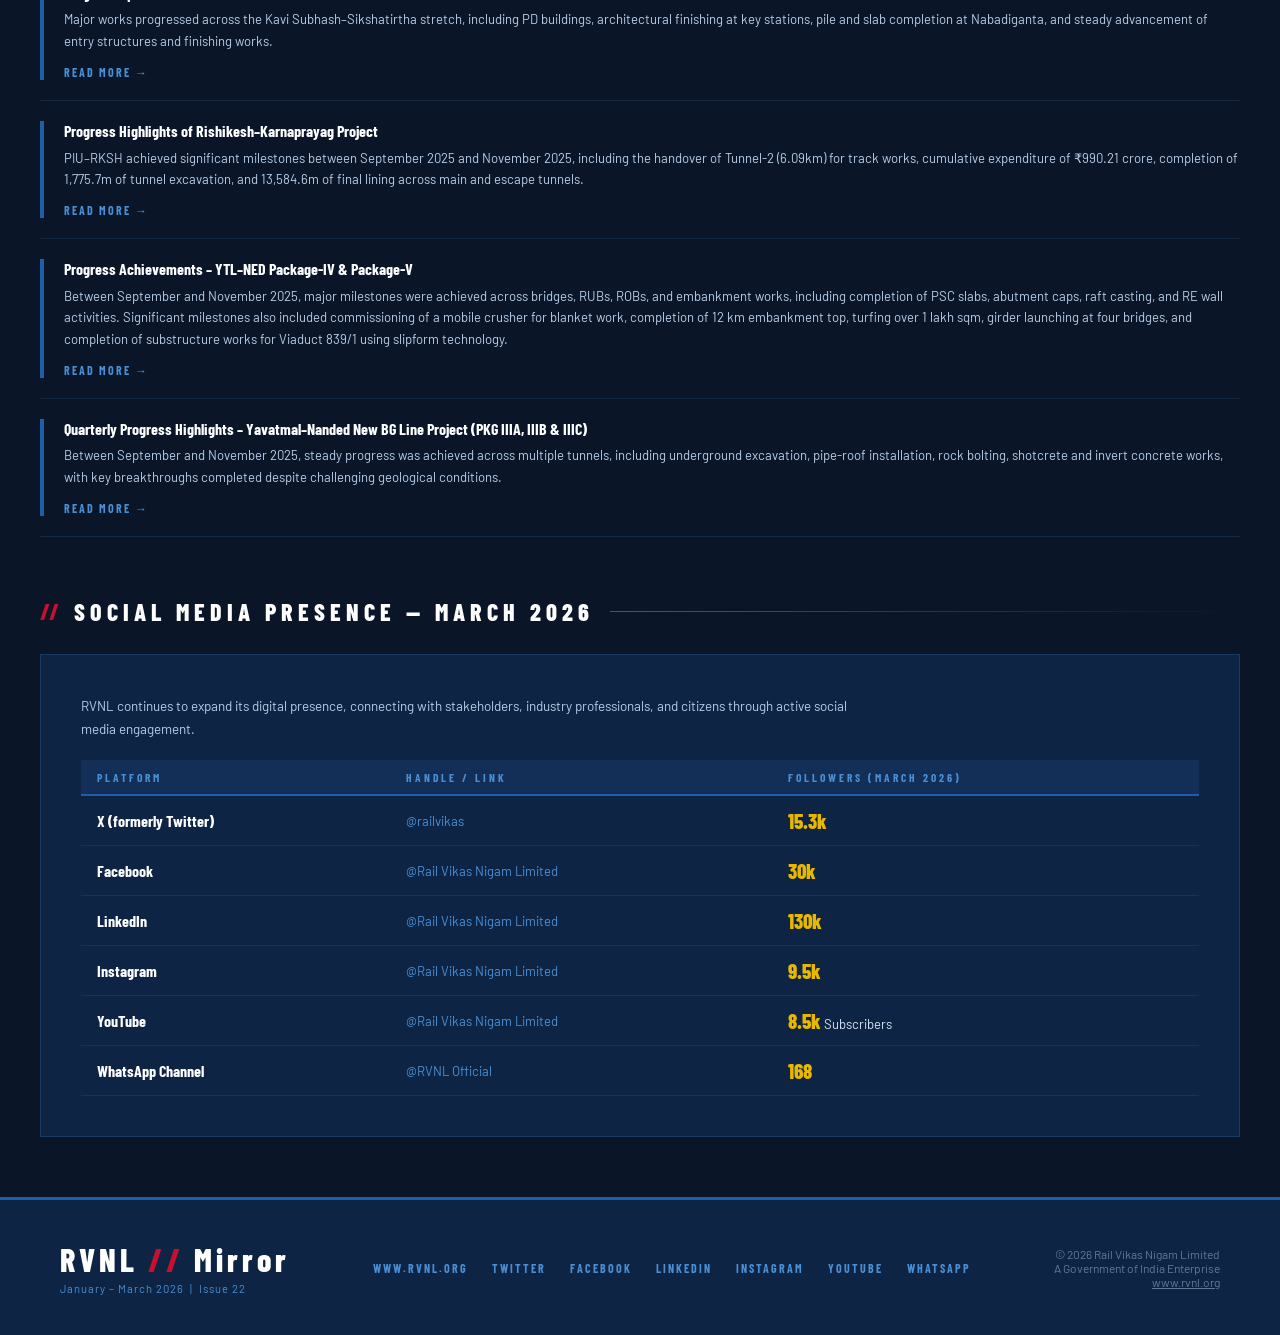
==== commit 2e34191c: "Update index.html" ====
--- a/index.html
+++ b/index.html
@@ -4,162 +4,887 @@
 <meta charset="UTF-8">
 <meta name="viewport" content="width=device-width, initial-scale=1.0">
 <title>RVNL Mirror — January–March 2026 | Issue 22</title>
-
 <link href="https://fonts.googleapis.com/css2?family=Barlow+Condensed:wght@400;600;700;800&family=Barlow:wght@300;400;500;600&display=swap" rel="stylesheet">
-
 <style>
-:root {
-  --navy: #0a1628;
-  --deep-blue: #0d2444;
-  --mid-blue: #1a3a6b;
-  --steel: #1e5fa8;
-  --accent: #c8102e;
-  --accent2: #e8b800;
-  --light-blue: #4a8fd4;
-  --pale: #d6e4f5;
-  --white: #ffffff;
-  --off-white: #f0f4fb;
-  --text-light: #b8cde8;
-  --grid-line: rgba(74,143,212,0.15);
-}
-
-* { margin: 0; padding: 0; box-sizing: border-box; }
-
-body {
-  font-family: 'Barlow', sans-serif;
-  background: var(--navy);
-  color: var(--white);
-}
-
-/* HEADER */
-.site-header {
-  position: relative;
-  background: var(--deep-blue);
-  overflow: hidden;
-}
-
-.header-grid-bg {
-  position: absolute; inset: 0;
-  background-image:
-    linear-gradient(var(--grid-line) 1px, transparent 1px),
-    linear-gradient(90deg, var(--grid-line) 1px, transparent 1px);
-  background-size: 48px 48px;
-  opacity: 0.6;
-}
-
-.header-diagonal {
-  position: absolute;
-  bottom: -1px; right: 0;
-  width: 55%;
-  height: 100%;
-  background: linear-gradient(135deg, var(--steel), transparent);
-  clip-path: polygon(20% 0, 100% 0, 100% 100%, 0% 100%);
-  opacity: 0.22;
-}
-
-.header-inner {
-  position: relative;
-  display: grid;
-  grid-template-columns: 1fr;
-  min-height: 380px;
-  align-items: center;
-}
-
-.header-left {
-  padding: 70px 60px;
-  max-width: 780px;
-}
-
-.logo-mark {
-  display: flex;
-  align-items: center;
-  gap: 14px;
-  margin-bottom: 28px;
-}
-
-.logo-slashes {
-  font-family: 'Barlow Condensed';
-  font-size: 2.4rem;
-  font-weight: 800;
-  color: var(--accent);
-}
-
-.logo-text {
-  border-left: 3px solid var(--steel);
-  padding-left: 14px;
-}
-
-.org-name {
-  font-family: 'Barlow Condensed';
-  font-size: 2.6rem;
-  font-weight: 800;
-  letter-spacing: 4px;
-}
-
-.pub-name {
-  font-size: 1.1rem;
-  color: var(--light-blue);
-  letter-spacing: 8px;
-}
-
-/* BADGE */
-.issue-badge {
-  display: inline-flex;
-  align-items: center;
-  gap: 12px;
-  background: linear-gradient(90deg, var(--accent), #a50d24);
-  padding: 8px 20px;
-  margin-bottom: 26px;
-  box-shadow: 0 4px 14px rgba(200,16,46,0.3);
-}
-
-.issue-badge span {
-  font-size: 0.78rem;
-  font-weight: 700;
-  letter-spacing: 3px;
-  text-transform: uppercase;
-}
-
-/* HEADLINE */
-.header-headline {
-  font-family: 'Barlow Condensed';
-  font-size: 4.2rem;
-  font-weight: 800;
-  line-height: 0.95;
-  text-transform: uppercase;
-  margin-top: 10px;
-  animation: fadeUp 0.8s ease forwards;
-}
-
-.header-headline .highlight {
-  color: var(--accent2);
-  display: block;
-  text-shadow: 0 0 20px rgba(232,184,0,0.25);
-}
-
-/* ANIMATION */
-@keyframes fadeUp {
-  from {
-    opacity: 0;
-    transform: translateY(12px);
-  }
-  to {
-    opacity: 1;
-    transform: translateY(0);
-  }
-}
+  :root {
+    --navy: #0a1628;
+    --deep-blue: #0d2444;
+    --mid-blue: #1a3a6b;
+    --steel: #1e5fa8;
+    --accent: #c8102e;
+    --accent2: #e8b800;
+    --light-blue: #4a8fd4;
+    --pale: #d6e4f5;
+    --white: #ffffff;
+    --off-white: #f0f4fb;
+    --text-light: #b8cde8;
+    --grid-line: rgba(74,143,212,0.15);
+  }
+
+  * { margin: 0; padding: 0; box-sizing: border-box; }
+
+  body {
+    font-family: 'Barlow', sans-serif;
+    background: var(--navy);
+    color: var(--white);
+    overflow-x: hidden;
+  }
+
+  /* ── HEADER ── */
+  .site-header {
+    position: relative;
+    background: var(--deep-blue);
+    overflow: hidden;
+    padding: 0;
+  }
+
+  .header-grid-bg {
+    position: absolute; inset: 0;
+    background-image:
+      linear-gradient(var(--grid-line) 1px, transparent 1px),
+      linear-gradient(90deg, var(--grid-line) 1px, transparent 1px);
+    background-size: 48px 48px;
+    opacity: 0.6;
+  }
+
+  .header-diagonal {
+    position: absolute;
+    bottom: -1px; right: 0;
+    width: 55%;
+    height: 100%;
+    background: var(--steel);
+    clip-path: polygon(20% 0, 100% 0, 100% 100%, 0% 100%);
+    opacity: 0.18;
+  }
+
+  .header-inner {
+    position: relative;
+    display: grid;
+    grid-template-columns: 1fr 1fr;
+    min-height: 340px;
+    align-items: center;
+  }
+
+  .header-left {
+    padding: 48px 48px 48px 60px;
+  }
+
+  .logo-mark {
+    display: flex;
+    align-items: center;
+    gap: 14px;
+    margin-bottom: 28px;
+  }
+
+  .logo-slashes {
+    font-family: 'Barlow Condensed', sans-serif;
+    font-size: 2.4rem;
+    font-weight: 800;
+    color: var(--accent);
+    letter-spacing: -2px;
+    line-height: 1;
+  }
+
+  .logo-text {
+    border-left: 3px solid var(--steel);
+    padding-left: 14px;
+  }
+
+  .logo-text .org-name {
+    font-family: 'Barlow Condensed', sans-serif;
+    font-size: 2.6rem;
+    font-weight: 800;
+    letter-spacing: 4px;
+    color: var(--white);
+    line-height: 1;
+    text-transform: uppercase;
+  }
+
+  .logo-text .pub-name {
+    font-family: 'Barlow Condensed', sans-serif;
+    font-size: 1.1rem;
+    font-weight: 400;
+    color: var(--light-blue);
+    letter-spacing: 8px;
+    text-transform: uppercase;
+  }
+
+  .issue-badge {
+    display: inline-flex;
+    align-items: center;
+    gap: 12px;
+    background: var(--accent);
+    padding: 6px 18px;
+    margin-bottom: 22px;
+  }
+
+  .issue-badge span {
+    font-family: 'Barlow Condensed', sans-serif;
+    font-size: 0.78rem;
+    font-weight: 700;
+    letter-spacing: 3px;
+    text-transform: uppercase;
+    color: var(--white);
+  }
+
+  .issue-badge .sep { width: 1px; height: 16px; background: rgba(255,255,255,0.5); }
+
+  .header-headline {
+    font-family: 'Barlow Condensed', sans-serif;
+    font-size: 3.8rem;
+    font-weight: 800;
+    line-height: 0.95;
+    text-transform: uppercase;
+    color: var(--white);
+    letter-spacing: 1px;
+  }
+
+  .header-headline .highlight { color: var(--accent2); display: block; }
+
+  .header-right {
+    padding: 48px 60px 48px 32px;
+    display: flex;
+    flex-direction: column;
+    justify-content: center;
+    gap: 20px;
+  }
+
+  .cmd-card {
+    background: rgba(255,255,255,0.05);
+    border: 1px solid rgba(74,143,212,0.25);
+    border-left: 4px solid var(--steel);
+    padding: 20px 24px;
+    display: flex;
+    align-items: flex-start;
+    gap: 16px;
+  }
+
+  .cmd-photo-wrap {
+    width: 70px;
+    height: 70px;
+    border: 2px solid var(--steel);
+    flex-shrink: 0;
+    overflow: hidden;
+    background: var(--mid-blue);
+    display: flex;
+    align-items: center;
+    justify-content: center;
+    font-size: 0.55rem;
+    color: var(--light-blue);
+    text-align: center;
+    padding: 4px;
+  }
+
+  .cmd-details { flex: 1; }
+  .cmd-role {
+    font-size: 0.65rem;
+    font-weight: 700;
+    letter-spacing: 3px;
+    text-transform: uppercase;
+    color: var(--light-blue);
+    margin-bottom: 4px;
+  }
+  .cmd-name {
+    font-family: 'Barlow Condensed', sans-serif;
+    font-size: 1.25rem;
+    font-weight: 700;
+    color: var(--white);
+    line-height: 1.1;
+    margin-bottom: 6px;
+  }
+  .cmd-excerpt {
+    font-size: 0.78rem;
+    line-height: 1.5;
+    color: var(--text-light);
+  }
+
+  /* ── TICKER ── */
+  .ticker-bar {
+    background: var(--accent);
+    height: 44px;
+    display: flex;
+    align-items: center;
+    overflow: hidden;
+    position: relative;
+  }
+  .ticker-label {
+    background: var(--navy);
+    height: 100%;
+    padding: 0 20px;
+    display: flex;
+    align-items: center;
+    font-family: 'Barlow Condensed', sans-serif;
+    font-size: 0.75rem;
+    font-weight: 800;
+    letter-spacing: 3px;
+    text-transform: uppercase;
+    white-space: nowrap;
+    flex-shrink: 0;
+    z-index: 2;
+  }
+  .ticker-track {
+    display: flex;
+    animation: ticker 38s linear infinite;
+    white-space: nowrap;
+  }
+  .ticker-item {
+    font-family: 'Barlow Condensed', sans-serif;
+    font-size: 0.85rem;
+    font-weight: 600;
+    letter-spacing: 1.5px;
+    text-transform: uppercase;
+    color: var(--white);
+    padding: 0 32px;
+  }
+  .ticker-dot { color: rgba(255,255,255,0.5); }
+  @keyframes ticker {
+    0% { transform: translateX(0); }
+    100% { transform: translateX(-50%); }
+  }
+
+  /* ── LAYOUT WRAPPER ── */
+  .page-body {
+    max-width: 1280px;
+    margin: 0 auto;
+    padding: 0 40px;
+  }
+
+  /* ── SECTION HEADERS ── */
+  .section-header {
+    display: flex;
+    align-items: center;
+    gap: 16px;
+    margin: 60px 0 28px;
+  }
+  .section-slash {
+    font-family: 'Barlow Condensed', sans-serif;
+    font-size: 1.4rem;
+    font-weight: 800;
+    color: var(--accent);
+    letter-spacing: -1px;
+  }
+  .section-title {
+    font-family: 'Barlow Condensed', sans-serif;
+    font-size: 1.5rem;
+    font-weight: 800;
+    letter-spacing: 5px;
+    text-transform: uppercase;
+    color: var(--white);
+  }
+  .section-line {
+    flex: 1;
+    height: 1px;
+    background: linear-gradient(90deg, var(--steel) 0%, transparent 100%);
+  }
+
+  /* ── CMD LETTER ── */
+  .cmd-letter-section {
+    padding: 52px 0;
+    border-top: 1px solid var(--grid-line);
+    border-bottom: 1px solid var(--grid-line);
+  }
+  .cmd-letter-grid {
+    display: grid;
+    grid-template-columns: 280px 1fr;
+    gap: 48px;
+    align-items: start;
+  }
+  .cmd-profile-card {
+    background: var(--deep-blue);
+    border: 1px solid rgba(74,143,212,0.2);
+    border-top: 4px solid var(--accent);
+    padding: 28px;
+    text-align: center;
+  }
+  .cmd-avatar {
+    width: 130px;
+    height: 130px;
+    border: 3px solid var(--steel);
+    margin: 0 auto 16px;
+    overflow: hidden;
+    display: flex;
+    align-items: center;
+    justify-content: center;
+    background: var(--mid-blue);
+    color: var(--light-blue);
+    font-size: 0.65rem;
+    text-align: center;
+    padding: 8px;
+  }
+  .profile-name {
+    font-family: 'Barlow Condensed', sans-serif;
+    font-size: 1.4rem;
+    font-weight: 700;
+    color: var(--white);
+    margin-bottom: 6px;
+  }
+  .profile-role {
+    font-size: 0.7rem;
+    font-weight: 600;
+    letter-spacing: 2px;
+    text-transform: uppercase;
+    color: var(--light-blue);
+    line-height: 1.4;
+  }
+  .profile-org {
+    font-size: 0.7rem;
+    font-weight: 700;
+    letter-spacing: 2px;
+    text-transform: uppercase;
+    color: var(--accent);
+    margin-top: 4px;
+  }
+  .cmd-letter-body .salutation {
+    font-family: 'Barlow Condensed', sans-serif;
+    font-size: 1.1rem;
+    font-weight: 600;
+    color: var(--light-blue);
+    letter-spacing: 2px;
+    margin-bottom: 20px;
+    text-transform: uppercase;
+  }
+  .cmd-letter-body p {
+    font-size: 0.9rem;
+    line-height: 1.75;
+    color: var(--pale);
+    margin-bottom: 14px;
+  }
+  .cmd-letter-body p strong { color: var(--white); font-weight: 600; }
+
+  /* ── KEY UPDATES GRID ── */
+  .key-updates-grid {
+    display: grid;
+    grid-template-columns: repeat(3, 1fr);
+    gap: 16px;
+    margin-bottom: 60px;
+  }
+  .update-card {
+    background: var(--deep-blue);
+    border: 1px solid rgba(74,143,212,0.18);
+    border-left: 3px solid var(--steel);
+    padding: 20px 22px;
+    transition: border-left-color 0.2s, background 0.2s;
+  }
+  .update-card:hover {
+    border-left-color: var(--accent);
+    background: rgba(26,58,107,0.6);
+  }
+  .update-card-tag {
+    font-size: 0.6rem;
+    font-weight: 700;
+    letter-spacing: 3px;
+    text-transform: uppercase;
+    color: var(--accent);
+    margin-bottom: 8px;
+  }
+  .update-card h3 {
+    font-family: 'Barlow Condensed', sans-serif;
+    font-size: 1.05rem;
+    font-weight: 700;
+    color: var(--white);
+    line-height: 1.25;
+    margin-bottom: 8px;
+  }
+  .update-card p {
+    font-size: 0.8rem;
+    line-height: 1.6;
+    color: var(--text-light);
+    margin-bottom: 10px;
+  }
+  .read-link {
+    font-family: 'Barlow Condensed', sans-serif;
+    font-size: 0.75rem;
+    font-weight: 700;
+    letter-spacing: 2px;
+    text-transform: uppercase;
+    color: var(--light-blue);
+    text-decoration: none;
+    border-bottom: 1px solid transparent;
+    transition: color 0.2s, border-color 0.2s;
+  }
+  .read-link:hover { color: var(--accent2); border-bottom-color: var(--accent2); }
+  .read-link::after { content: ' →'; }
+
+  /* ── TWO COL CONTENT ── */
+  .two-col { display: grid; grid-template-columns: 1fr 1fr; gap: 40px; margin-bottom: 60px; }
+
+  /* ── PARTNERSHIPS ── */
+  .partnership-item {
+    background: var(--deep-blue);
+    border: 1px solid rgba(74,143,212,0.18);
+    padding: 22px;
+    margin-bottom: 14px;
+  }
+  .partnership-item h4 {
+    font-family: 'Barlow Condensed', sans-serif;
+    font-size: 1rem;
+    font-weight: 700;
+    color: var(--accent2);
+    margin-bottom: 6px;
+    line-height: 1.25;
+  }
+  .partnership-item p {
+    font-size: 0.82rem;
+    line-height: 1.6;
+    color: var(--text-light);
+    margin-bottom: 8px;
+  }
+  .mou-image-block {
+    width: 100%;
+    height: 180px;
+    background: var(--mid-blue);
+    display: flex;
+    align-items: center;
+    justify-content: center;
+    font-size: 0.7rem;
+    color: var(--light-blue);
+    border: 1px solid rgba(74,143,212,0.25);
+    margin: 14px 0;
+  }
+
+  /* ── AWARDS ── */
+  .award-item {
+    background: var(--deep-blue);
+    border: 1px solid rgba(74,143,212,0.18);
+    border-top: 3px solid var(--accent2);
+    padding: 20px 22px;
+    margin-bottom: 14px;
+  }
+  .award-item h4 {
+    font-family: 'Barlow Condensed', sans-serif;
+    font-size: 1rem;
+    font-weight: 700;
+    color: var(--white);
+    margin-bottom: 6px;
+    line-height: 1.25;
+  }
+  .award-item p {
+    font-size: 0.82rem;
+    line-height: 1.6;
+    color: var(--text-light);
+    margin-bottom: 8px;
+  }
+  .award-image {
+    width: 100%;
+    height: 160px;
+    background: var(--mid-blue);
+    display: flex;
+    align-items: center;
+    justify-content: center;
+    font-size: 0.7rem;
+    color: var(--light-blue);
+    border: 1px solid rgba(74,143,212,0.25);
+    margin: 10px 0;
+  }
+
+  /* ── FINANCIALS ── */
+  .financials-strip {
+    background: var(--deep-blue);
+    border: 1px solid rgba(74,143,212,0.2);
+    display: grid;
+    grid-template-columns: 1fr 1fr;
+    gap: 0;
+    margin-bottom: 60px;
+    overflow: hidden;
+  }
+  .fin-block {
+    padding: 28px 32px;
+    border-right: 1px solid rgba(74,143,212,0.2);
+  }
+  .fin-block:last-child { border-right: none; }
+  .fin-tag {
+    font-size: 0.62rem;
+    font-weight: 700;
+    letter-spacing: 3px;
+    text-transform: uppercase;
+    color: var(--accent);
+    margin-bottom: 10px;
+  }
+  .fin-block h4 {
+    font-family: 'Barlow Condensed', sans-serif;
+    font-size: 1.15rem;
+    font-weight: 700;
+    color: var(--accent2);
+    margin-bottom: 8px;
+  }
+  .fin-block p {
+    font-size: 0.82rem;
+    line-height: 1.65;
+    color: var(--text-light);
+    margin-bottom: 8px;
+  }
+
+  /* ── MEGA PROJECTS ── */
+  .mega-project {
+    background: var(--deep-blue);
+    border: 1px solid rgba(74,143,212,0.2);
+    margin-bottom: 24px;
+    overflow: hidden;
+  }
+  .mega-project-header {
+    background: var(--mid-blue);
+    padding: 14px 24px;
+    display: flex;
+    align-items: center;
+    justify-content: space-between;
+  }
+  .mega-project-header h3 {
+    font-family: 'Barlow Condensed', sans-serif;
+    font-size: 1.15rem;
+    font-weight: 800;
+    letter-spacing: 2px;
+    text-transform: uppercase;
+    color: var(--white);
+  }
+  .mega-project-header .location-tag {
+    font-size: 0.65rem;
+    font-weight: 700;
+    letter-spacing: 2px;
+    text-transform: uppercase;
+    color: var(--accent2);
+    background: rgba(232,184,0,0.12);
+    padding: 4px 10px;
+    border: 1px solid rgba(232,184,0,0.3);
+  }
+  .mega-project-body {
+    padding: 20px 24px;
+    display: grid;
+    grid-template-columns: 1fr 340px;
+    gap: 20px;
+    align-items: start;
+  }
+  .mega-project-body p {
+    font-size: 0.85rem;
+    line-height: 1.7;
+    color: var(--pale);
+  }
+  .mega-project-img {
+    width: 100%;
+    height: 200px;
+    background: var(--mid-blue);
+    display: flex;
+    align-items: center;
+    justify-content: center;
+    font-size: 0.65rem;
+    color: var(--light-blue);
+    border: 1px solid rgba(74,143,212,0.25);
+    overflow: hidden;
+  }
+  .mega-project-img img { width: 100%; height: 100%; object-fit: cover; }
+
+  /* ── TECH & PEOPLE ── */
+  .tech-split {
+    display: grid;
+    grid-template-columns: 1fr 1fr;
+    gap: 24px;
+    margin-bottom: 60px;
+  }
+  .info-panel {
+    background: var(--deep-blue);
+    border: 1px solid rgba(74,143,212,0.2);
+    padding: 28px;
+  }
+  .info-panel-title {
+    font-family: 'Barlow Condensed', sans-serif;
+    font-size: 1.3rem;
+    font-weight: 800;
+    letter-spacing: 4px;
+    text-transform: uppercase;
+    color: var(--white);
+    margin-bottom: 16px;
+    padding-bottom: 12px;
+    border-bottom: 2px solid var(--steel);
+  }
+  .info-panel p {
+    font-size: 0.84rem;
+    line-height: 1.7;
+    color: var(--pale);
+    margin-bottom: 12px;
+  }
+  .img-duo {
+    display: grid;
+    grid-template-columns: 1fr 1fr;
+    gap: 10px;
+    margin-top: 16px;
+  }
+  .img-placeholder {
+    height: 130px;
+    background: var(--mid-blue);
+    display: flex;
+    align-items: center;
+    justify-content: center;
+    font-size: 0.62rem;
+    color: var(--light-blue);
+    text-align: center;
+    padding: 6px;
+    border: 1px solid rgba(74,143,212,0.25);
+    overflow: hidden;
+  }
+  .img-placeholder img { width: 100%; height: 100%; object-fit: cover; }
+  .walk-in-box {
+    margin-top: 16px;
+    background: rgba(200,16,46,0.1);
+    border: 1px solid rgba(200,16,46,0.35);
+    padding: 16px;
+  }
+  .walk-in-title {
+    font-family: 'Barlow Condensed', sans-serif;
+    font-size: 1rem;
+    font-weight: 800;
+    color: var(--accent);
+    letter-spacing: 2px;
+    text-transform: uppercase;
+    margin-bottom: 6px;
+  }
+  .walk-in-box p { font-size: 0.78rem; color: var(--text-light); margin: 0; }
+
+  /* ── MEDIA ── */
+  .media-grid {
+    display: grid;
+    grid-template-columns: repeat(2, 1fr);
+    gap: 14px;
+    margin-bottom: 60px;
+  }
+  .media-item {
+    background: var(--deep-blue);
+    border: 1px solid rgba(74,143,212,0.18);
+    border-left: 3px solid var(--light-blue);
+    padding: 16px 20px;
+    transition: border-left-color 0.2s;
+  }
+  .media-item:hover { border-left-color: var(--accent2); }
+  .media-item h4 {
+    font-family: 'Barlow Condensed', sans-serif;
+    font-size: 0.95rem;
+    font-weight: 700;
+    color: var(--white);
+    margin-bottom: 6px;
+    line-height: 1.3;
+  }
+  .media-item p {
+    font-size: 0.78rem;
+    line-height: 1.6;
+    color: var(--text-light);
+    margin-bottom: 8px;
+  }
+
+  /* ── SUSTAINABILITY ── */
+  .sustain-cards {
+    display: grid;
+    grid-template-columns: repeat(3, 1fr);
+    gap: 16px;
+    margin-bottom: 60px;
+  }
+  .sustain-card {
+    background: var(--deep-blue);
+    border: 1px solid rgba(74,143,212,0.18);
+    overflow: hidden;
+  }
+  .sustain-card-img {
+    height: 150px;
+    background: var(--mid-blue);
+    display: flex;
+    align-items: center;
+    justify-content: center;
+    font-size: 0.62rem;
+    color: var(--light-blue);
+    text-align: center;
+    padding: 6px;
+    overflow: hidden;
+  }
+  .sustain-card-img img { width: 100%; height: 100%; object-fit: cover; }
+  .sustain-card-body { padding: 16px 18px; }
+  .sustain-card-body h4 {
+    font-family: 'Barlow Condensed', sans-serif;
+    font-size: 0.95rem;
+    font-weight: 700;
+    color: var(--accent2);
+    margin-bottom: 6px;
+    line-height: 1.25;
+  }
+  .sustain-card-body p {
+    font-size: 0.78rem;
+    line-height: 1.6;
+    color: var(--text-light);
+    margin-bottom: 8px;
+  }
+
+  /* ── PIU UPDATES ── */
+  .piu-list { margin-bottom: 60px; }
+  .piu-item {
+    border-bottom: 1px solid var(--grid-line);
+    padding: 20px 0;
+    display: grid;
+    grid-template-columns: 4px 1fr;
+    gap: 20px;
+    align-items: start;
+  }
+  .piu-stripe { background: var(--steel); height: 100%; min-height: 40px; }
+  .piu-item h4 {
+    font-family: 'Barlow Condensed', sans-serif;
+    font-size: 1rem;
+    font-weight: 700;
+    color: var(--white);
+    margin-bottom: 6px;
+    line-height: 1.3;
+  }
+  .piu-item p {
+    font-size: 0.82rem;
+    line-height: 1.65;
+    color: var(--text-light);
+    margin-bottom: 8px;
+  }
+
+  /* ── SOCIAL ── */
+  .social-section {
+    background: var(--deep-blue);
+    border: 1px solid rgba(74,143,212,0.2);
+    padding: 40px;
+    margin-bottom: 60px;
+  }
+  .social-grid {
+    display: grid;
+    grid-template-columns: repeat(3, 1fr);
+    gap: 0;
+    margin-top: 28px;
+  }
+  .social-row {
+    display: contents;
+  }
+  .social-table {
+    width: 100%;
+    border-collapse: collapse;
+    margin-top: 20px;
+  }
+  .social-table th {
+    font-family: 'Barlow Condensed', sans-serif;
+    font-size: 0.72rem;
+    font-weight: 700;
+    letter-spacing: 3px;
+    text-transform: uppercase;
+    color: var(--light-blue);
+    text-align: left;
+    padding: 10px 16px;
+    background: rgba(26,58,107,0.5);
+    border-bottom: 2px solid var(--steel);
+  }
+  .social-table td {
+    padding: 12px 16px;
+    font-size: 0.82rem;
+    color: var(--pale);
+    border-bottom: 1px solid var(--grid-line);
+    vertical-align: middle;
+  }
+  .social-table td a {
+    color: var(--light-blue);
+    text-decoration: none;
+  }
+  .social-table td a:hover { color: var(--accent2); }
+  .followers-num {
+    font-family: 'Barlow Condensed', sans-serif;
+    font-size: 1.3rem;
+    font-weight: 800;
+    color: var(--accent2);
+  }
+  .social-platform {
+    font-family: 'Barlow Condensed', sans-serif;
+    font-size: 1rem;
+    font-weight: 700;
+    color: var(--white);
+  }
+
+  /* ── FOOTER ── */
+  .site-footer {
+    background: var(--deep-blue);
+    border-top: 3px solid var(--steel);
+    padding: 40px 60px;
+    display: flex;
+    align-items: center;
+    justify-content: space-between;
+    gap: 32px;
+  }
+  .footer-logo {
+    font-family: 'Barlow Condensed', sans-serif;
+    font-size: 2rem;
+    font-weight: 800;
+    letter-spacing: 4px;
+    color: var(--white);
+  }
+  .footer-logo span { color: var(--accent); }
+  .footer-links {
+    display: flex;
+    gap: 24px;
+    flex-wrap: wrap;
+  }
+  .footer-links a {
+    font-family: 'Barlow Condensed', sans-serif;
+    font-size: 0.75rem;
+    font-weight: 700;
+    letter-spacing: 2px;
+    text-transform: uppercase;
+    color: var(--light-blue);
+    text-decoration: none;
+    transition: color 0.2s;
+  }
+  .footer-links a:hover { color: var(--accent2); }
+  .footer-copy {
+    font-size: 0.75rem;
+    color: rgba(184,205,232,0.5);
+    text-align: right;
+  }
+  .footer-copy a { color: rgba(184,205,232,0.5); }
+
+  /* ── MEDIA NEWSPAPER CLIP ── */
+  .newspaper-clips {
+    display: grid;
+    grid-template-columns: repeat(3, 1fr);
+    gap: 16px;
+    margin-bottom: 32px;
+  }
+  .clip {
+    background: rgba(255,255,255,0.04);
+    border: 1px solid rgba(74,143,212,0.2);
+    height: 160px;
+    display: flex;
+    align-items: center;
+    justify-content: center;
+    font-size: 0.65rem;
+    color: var(--light-blue);
+    text-align: center;
+    padding: 8px;
+    overflow: hidden;
+  }
+  .clip img { width: 100%; height: 100%; object-fit: cover; }
+
+  /* image caption placeholder helper */
+  .section-desc {
+    font-size: 0.84rem;
+    line-height: 1.7;
+    color: var(--text-light);
+    margin-bottom: 24px;
+    max-width: 800px;
+  }
+
+  @media (max-width: 900px) {
+    .header-inner { grid-template-columns: 1fr; }
+    .key-updates-grid { grid-template-columns: 1fr 1fr; }
+    .two-col { grid-template-columns: 1fr; }
+    .tech-split { grid-template-columns: 1fr; }
+    .sustain-cards { grid-template-columns: 1fr 1fr; }
+    .newspaper-clips { grid-template-columns: 1fr 1fr; }
+    .mega-project-body { grid-template-columns: 1fr; }
+    .social-table { font-size: 0.75rem; }
+  }
 </style>
 </head>
-
 <body>
 
+<!-- ═══════════════════════════════ HEADER ═══════════════════════════════ -->
 <header class="site-header">
   <div class="header-grid-bg"></div>
   <div class="header-diagonal"></div>
-
   <div class="header-inner">
     <div class="header-left">
-
       <div class="logo-mark">
         <span class="logo-slashes">//</span>
         <div class="logo-text">
@@ -167,21 +892,569 @@
           <div class="pub-name">Mirror</div>
         </div>
       </div>
-
       <div class="issue-badge">
         <span>January – March 2026</span>
-        <span>|</span>
+        <span class="sep"></span>
         <span>Issue 22</span>
       </div>
-
       <h1 class="header-headline">
         Building India's
         <span class="highlight">Rail Future</span>
       </h1>
-
+    </div>
+    <div class="header-right">
+      <div class="cmd-card">
+        <div class="cmd-photo-wrap">CMD<br>Photo</div>
+        <div class="cmd-details">
+          <div class="cmd-role">Chairman & Managing Director</div>
+          <div class="cmd-name">Shri Saleem Ahmad</div>
+          <div class="cmd-excerpt">Assuming charge at RVNL with a vision to lead the organisation towards new frontiers of excellence, achievement, and sustainable growth.</div>
+        </div>
+      </div>
     </div>
   </div>
 </header>
+
+<!-- ═══════════════════════════════ TICKER ═══════════════════════════════ -->
+<div class="ticker-bar">
+  <div class="ticker-label">// LATEST</div>
+  <div class="ticker-track">
+    <span class="ticker-item">RVNL &amp; Texmaco Joint Venture Formalised</span><span class="ticker-dot">◆</span>
+    <span class="ticker-item">Q3 FY26 Net Profit ₹324 Cr — Up 4% YoY</span><span class="ticker-dot">◆</span>
+    <span class="ticker-item">Pamban Bridge Wins Trailblazing Infrastructure Award 2026</span><span class="ticker-dot">◆</span>
+    <span class="ticker-item">RVNL Shifts Corporate Office to World Trade Center</span><span class="ticker-dot">◆</span>
+    <span class="ticker-item">RVNL–GPT JV Emerges L1 for ₹1,201 Cr Varanasi Bridge</span><span class="ticker-dot">◆</span>
+    <span class="ticker-item">Kolkata Purple Line Tunnelling Beneath RCTC Achieved</span><span class="ticker-dot">◆</span>
+    <span class="ticker-item">RVNL &amp; Texmaco Joint Venture Formalised</span><span class="ticker-dot">◆</span>
+    <span class="ticker-item">Q3 FY26 Net Profit ₹324 Cr — Up 4% YoY</span><span class="ticker-dot">◆</span>
+    <span class="ticker-item">Pamban Bridge Wins Trailblazing Infrastructure Award 2026</span><span class="ticker-dot">◆</span>
+    <span class="ticker-item">RVNL Shifts Corporate Office to World Trade Center</span><span class="ticker-dot">◆</span>
+    <span class="ticker-item">RVNL–GPT JV Emerges L1 for ₹1,201 Cr Varanasi Bridge</span><span class="ticker-dot">◆</span>
+    <span class="ticker-item">Kolkata Purple Line Tunnelling Beneath RCTC Achieved</span><span class="ticker-dot">◆</span>
+  </div>
+</div>
+
+<!-- ═══════════════════════════════ BODY ═══════════════════════════════ -->
+<div class="page-body">
+
+  <!-- CMD MESSAGE -->
+  <div class="section-header">
+    <span class="section-slash">//</span>
+    <span class="section-title">Chairman's Message</span>
+    <div class="section-line"></div>
+  </div>
+
+  <div class="cmd-letter-section">
+    <div class="cmd-letter-grid">
+      <div class="cmd-profile-card">
+        <div class="cmd-avatar">CMD Photo</div>
+        <div class="profile-name">Shri Saleem Ahmad</div>
+        <div class="profile-role">Chairman &amp; Managing Director</div>
+        <div class="profile-org">Rail Vikas Nigam Limited</div>
+      </div>
+      <div class="cmd-letter-body">
+        <div class="salutation">Dear Colleagues and Stakeholders,</div>
+        <p>I have assumed charge as the Chairman and Managing Director of Rail Vikas Nigam Limited (RVNL). I take this opportunity to place on record my deep appreciation for the visionary leadership of my distinguished predecessors, whose foresight, dedication, and professionalism have significantly strengthened the foundation of this organisation.</p>
+        <p>As I take on this responsibility, my endeavour is not only to carry forward their rich legacy, but also to lead RVNL towards new frontiers of excellence, achievement, and sustainable growth. Our collective goal is to firmly position <strong>RVNL at the pinnacle of infrastructure development</strong>, both within India and on the global stage.</p>
+        <p>RVNL publishes a quarterly newsletter titled "RVNL Mirror". This publication serves as a valuable platform for the exchange of ideas and for disseminating information on the company's diverse activities, achievements, and innovations among employees and stakeholders. I am happy to present the <strong>January–March 2026 edition</strong> of RVNL Mirror, which encapsulates the progress, milestones, and collective efforts that defined this period.</p>
+        <p>During this period, significant advancements were achieved across our railway and urban infrastructure projects. These include steady progress in the <strong>Vande Bharat Sleeper trainset</strong> manufacturing ecosystem, major tunnelling milestones in the <strong>Rishikesh–Karnaprayag Rail Project</strong>, and sustained momentum in flagship projects such as <strong>Kolkata Metro Line, Pune Metro extension, and Chennai Metro Corridor</strong>.</p>
+        <p>This quarter also witnessed RVNL actively representing India's infrastructure capabilities at key national and international industry platforms, with our participation in <strong>IREE 2025</strong> held from 15–17 October. Director (Operations) showcased RVNL's project innovations, adoption of advanced technologies, and ongoing transformation initiatives. RVNL also participated in the inaugural session of the <strong>Tunnels &amp; Bridges Conference 2025</strong>, organised by FICCI.</p>
+        <p>Looking ahead, RVNL's strategic vision is to consolidate its leadership in domestic infrastructure development while steadily expanding its presence in international markets. These accomplishments and aspirations reflect the dedication, teamwork, and forward-looking spirit of the entire RVNL family.</p>
+        <p style="margin-top:20px; font-style:italic; color: var(--white);">With warm regards,<br><strong>Shri Saleem Ahmad</strong><br>Chairman &amp; Managing Director, Rail Vikas Nigam Limited</p>
+      </div>
+    </div>
+  </div>
+
+  <!-- KEY UPDATES -->
+  <div class="section-header">
+    <span class="section-slash">//</span>
+    <span class="section-title">Key Updates</span>
+    <div class="section-line"></div>
+  </div>
+
+  <div class="key-updates-grid">
+    <div class="update-card">
+      <div class="update-card-tag">Office Move</div>
+      <h3>RVNL Shifts Registered and Corporate Office</h3>
+      <p>Rail Vikas Nigam Limited (RVNL) relocates its registered and corporate office to World Trade Center.</p>
+      <a href="https://www.rvnl.org" class="read-link">Read more</a>
+    </div>
+    <div class="update-card">
+      <div class="update-card-tag">Joint Venture</div>
+      <h3>RVNL and Texmaco Formalise Joint Venture</h3>
+      <p>In a major development, a joint venture to advance India's rail manufacturing landscape has been formalised.</p>
+      <a href="https://www.rvnl.org" class="read-link">Read more</a>
+    </div>
+    <div class="update-card">
+      <div class="update-card-tag">Award</div>
+      <h3>RVNL Wins Trailblazing Infrastructure Award</h3>
+      <p>RVNL awarded at the Build India Infra Awards 2026 for the landmark Pamban Bridge project.</p>
+      <a href="https://www.rvnl.org" class="read-link">Read more</a>
+    </div>
+    <div class="update-card">
+      <div class="update-card-tag">Recognition</div>
+      <h3>RVNL Awarded at PHDCCI Global Rail &amp; Metro Convention</h3>
+      <p>Rail Vikas Nigam Limited (RVNL) was honored at the 12th PHDCCI Global Rail &amp; Metro Convention, held at PHD House, New Delhi.</p>
+      <a href="https://www.rvnl.org" class="read-link">Read more</a>
+    </div>
+    <div class="update-card">
+      <div class="update-card-tag">Bid Win</div>
+      <h3>RVNL–GPT JV Emerges L1 for Rail-Cum-Road Bridge Project in Varanasi</h3>
+      <p>Rail Vikas Nigam Ltd–GPT joint venture has emerged as the lowest bidder for a major infrastructure project awarded by Northern Railway.</p>
+      <a href="https://www.rvnl.org" class="read-link">Read more</a>
+    </div>
+    <div class="update-card">
+      <div class="update-card-tag">Motivation</div>
+      <h3>Motivational Session &amp; Transformation</h3>
+      <p>An inspiring transformation session conducted by Captain Yashika Hatwal Tyagi, reinforcing leadership and organisational growth.</p>
+      <a href="https://www.rvnl.org" class="read-link">Read more</a>
+    </div>
+  </div>
+
+  <!-- PARTNERSHIPS & AWARDS -->
+  <div class="two-col">
+    <div>
+      <div class="section-header" style="margin-top:0">
+        <span class="section-slash">//</span>
+        <span class="section-title">New Partnerships &amp; MOU</span>
+        <div class="section-line"></div>
+      </div>
+
+      <div class="partnership-item">
+        <h4>RVNL and Texmaco Formalise Joint Venture to Advance India's Rail Manufacturing Landscape</h4>
+        <p>In a major development for India's railway and infrastructure sector, Texmaco Rail &amp; Engineering Limited and Rail Vikas Nigam Limited have executed a Strategic Joint Venture.</p>
+        <a href="https://www.rvnl.org" class="read-link">Read more</a>
+        <div class="mou-image-block">Joint Venture Signing Ceremony — Shareholders Agreement</div>
+      </div>
+
+      <div class="partnership-item">
+        <h4>Rail Vikas Nigam Limited Receives Letter of Acceptance from Northern Railway</h4>
+        <p>RVNL has received LOA from Northern Railway for Design and Construction of New Rail Cum Road Bridge No. 11 over river Ganga, 50 Meters downstream.</p>
+        <a href="https://www.rvnl.org" class="read-link">Read more</a>
+      </div>
+
+      <div class="partnership-item">
+        <h4>RVNL Bags ₹270 Crore Central Railway Order to Build New Power System for Daund–Solapur Trains</h4>
+        <p>Rail Vikas Nigam Limited (RVNL) has received a Letter of Acceptance (LoA) from Central Railway for a contract valued at ₹270.22 crore, including applicable taxes.</p>
+        <a href="https://www.rvnl.org" class="read-link">Read more</a>
+      </div>
+
+      <div class="partnership-item">
+        <h4>RVNL Strengthens Order Book with ₹201-Crore Railway Workshop Project</h4>
+        <p>Rail Vikas Nigam Limited said it has received a Letter of Acceptance from East Coast Railway for setting up a wagon Periodical Overhauling (POH) workshop with a capacity of 200 wagons.</p>
+        <a href="https://www.rvnl.org" class="read-link">Read more</a>
+      </div>
+
+      <div class="partnership-item">
+        <h4>RVNL Bags ₹88 Crore South Eastern Railway Order for IP-Based Video Surveillance</h4>
+        <p>State-owned Rail Vikas Nigam Ltd (RVNL) announced that it has emerged as the lowest bidder (L1) for a contract from South Eastern Railway.</p>
+        <a href="https://www.rvnl.org" class="read-link">Read more</a>
+      </div>
+
+      <div class="partnership-item">
+        <h4>Rail Vikas Nigam Limited Wins Rs. 242.49 Crore OHE Upgradation Contract from South Central Railway</h4>
+        <p>Rail Vikas Nigam Limited (RVNL), a key public sector undertaking under the Ministry of Railways, has emerged as the Lowest Bidder (L1) for a significant infrastructure project.</p>
+        <a href="https://www.rvnl.org" class="read-link">Read more</a>
+      </div>
+
+      <div class="partnership-item">
+        <h4>RVNL–GPT JV Emerges L1 for ₹1,201 Crore Rail-Cum-Road Bridge Project in Varanasi</h4>
+        <p>Rail Vikas Nigam Ltd–GPT joint venture has emerged as the lowest bidder for a major infrastructure project awarded by Northern Railway.</p>
+        <a href="https://www.rvnl.org" class="read-link">Read more</a>
+      </div>
+    </div>
+
+    <div>
+      <div class="section-header" style="margin-top:0">
+        <span class="section-slash">//</span>
+        <span class="section-title">Awards &amp; Recognition</span>
+        <div class="section-line"></div>
+      </div>
+
+      <div class="award-item">
+        <h4>RVNL Awarded at PHDCCI Global Rail &amp; Metro Convention</h4>
+        <p>Rail Vikas Nigam Limited (RVNL) was honored at the 12th PHDCCI Global Rail &amp; Metro Convention held at PHD House, New Delhi.</p>
+        <div class="award-image">Award Ceremony — PHDCCI Convention</div>
+        <a href="https://www.rvnl.org" class="read-link">Read more</a>
+      </div>
+
+      <div class="award-item">
+        <h4>RVNL Wins Trailblazing Infrastructure Award for New Pamban Railway Sea Bridge</h4>
+        <p>Rail Vikas Nigam Limited (RVNL), a Navratna CPSE under the Ministry of Railways, has received the "Trailblazing Special Infrastructure Award" at the Build India Infra Awards 2026 for the landmark Pamban Bridge project.</p>
+        <div class="award-image">Pamban Bridge — Award Ceremony</div>
+        <a href="https://www.rvnl.org" class="read-link">Read more</a>
+      </div>
+
+      <div class="award-item">
+        <h4>RVNL Wins Champion of Change CSR Award at CSR Leadership Summit 2026</h4>
+        <p>Rail Vikas Nigam Limited (RVNL), a Navratna Central Public Sector Undertaking under the Ministry of Railways, has been conferred with the Champion of Change CSR Award.</p>
+        <a href="https://www.rvnl.org" class="read-link">Read more</a>
+      </div>
+
+      <div class="award-item">
+        <h4>आरआईएनएल एक बार फिर गौरवान्वित — इस्पात राजभाषा सम्मान–पहला पुरस्कार जीता</h4>
+        <p>आरआईएनएल ने वर्ष 2021-22 के लिए इस्पात मंत्रालय के इस्पात राजभाषा सम्मान प्रथम पुरस्कार जीता।</p>
+        <a href="https://www.rvnl.org" class="read-link">Read more</a>
+      </div>
+    </div>
+  </div>
+
+  <!-- FINANCIALS -->
+  <div class="section-header">
+    <span class="section-slash">//</span>
+    <span class="section-title">Financial Updates</span>
+    <div class="section-line"></div>
+  </div>
+
+  <div class="financials-strip">
+    <div class="fin-block">
+      <div class="fin-tag">// Revenue Guidance</div>
+      <h4>RVNL Keeps FY26 Revenue Goal Intact as Project Execution Picks Up</h4>
+      <p>State-run Rail Vikas Nigam Limited (RVNL) has reaffirmed its revenue guidance of ₹20,000 to ₹22,000 crore for FY26, as project execution momentum picks up across the portfolio.</p>
+      <a href="https://www.rvnl.org" class="read-link">Read more</a>
+    </div>
+    <div class="fin-block">
+      <div class="fin-tag">// Q3 FY26 Results</div>
+      <h4>Rail Vikas Nigam Limited Reports Q3 FY26 Results</h4>
+      <p>Rail Vikas Nigam reports Q3 FY2026 net profit of <strong style="color:var(--accent2)">₹324 crore</strong>, up 4% YoY. Declares ₹1 per share interim dividend. Record date Feb 11. KRCL receivables at ₹1,169 crore.</p>
+      <a href="https://www.rvnl.org" class="read-link">Read more</a>
+    </div>
+  </div>
+
+  <!-- MEGA PROJECTS -->
+  <div class="section-header">
+    <span class="section-slash">//</span>
+    <span class="section-title">Mega Projects</span>
+    <div class="section-line"></div>
+  </div>
+
+  <div class="mega-project">
+    <div class="mega-project-header">
+      <h3>Rishikesh–Karnaprayag Rail Link Update</h3>
+      <span class="location-tag">Uttarakhand</span>
+    </div>
+    <div class="mega-project-body">
+      <p>The Rishikesh–Karnaprayag railway project is expected to be completed within the next two years. Currently, the construction on this prestigious rail project is progressing at full swing. PIU–RKSH achieved significant milestones between September 2025 and November 2025, including the handover of Tunnel-2 (6.09 km) for track works, cumulative expenditure of ₹990.21 crore, completion of 1,775.7 m of tunnel excavation, and 13,584.6 m of final lining across main and escape tunnels.<br><br><a href="https://www.rvnl.org" class="read-link">Read more</a></p>
+      <div class="mega-project-img">Rishikesh–Karnaprayag — Tunnelling Progress</div>
+    </div>
+  </div>
+
+  <div class="mega-project">
+    <div class="mega-project-header">
+      <h3>Joka–Esplanade (Purple Line) Metro Corridor</h3>
+      <span class="location-tag">Kolkata</span>
+    </div>
+    <div class="mega-project-body">
+      <p>Kolkata's Purple Line metro project has achieved a key milestone as tunnelling progressed beneath the Royal Calcutta Turf Club (RCTC), part of the iconic Kolkata Race Course, founded in 1847. The TBM DURGA was flagged off on 10.07.2025 to begin tunnelling from Khidderpore to Victoria for the Kolkata Metro, marking a major step in constructing a 1.70 km underground stretch. Equipped to handle Kolkata's challenging soil conditions, the TBM is expected to reach Victoria by May 2026.<br><br><a href="https://www.rvnl.org" class="read-link">Read more</a></p>
+      <div class="mega-project-img">Kolkata Metro — TBM DURGA Flagoff</div>
+    </div>
+  </div>
+
+  <div class="mega-project" style="margin-bottom:60px">
+    <div class="mega-project-header">
+      <h3>RVNL Brings Kazipet Coach Manufacturing Unit to Rail Network</h3>
+      <span class="location-tag">Telangana</span>
+    </div>
+    <div class="mega-project-body">
+      <p>Rail Vikas Nigam Limited, which is developing a railway manufacturing unit in 160 acres of area at Kazipet in Telangana, recently completed a successful diesel train trial run on a 13.15 km track to connect the factory to the Indian Railway network. Union Minister Shri G. Kishan Reddy reviewed the Kazipet Railway Manufacturing Unit project being executed by RVNL, expressing satisfaction over the progress, quality of works, and the project's role in strengthening indigenous railway manufacturing under the Aatmanirbhar Bharat vision.<br><br><a href="https://www.rvnl.org" class="read-link">Read more</a></p>
+      <div class="mega-project-img">Kazipet — Diesel Trial Run &amp; Manufacturing Unit</div>
+    </div>
+  </div>
+
+  <!-- TECHNOLOGY & PEOPLE -->
+  <div class="section-header">
+    <span class="section-slash">//</span>
+    <span class="section-title">Technology, Innovation &amp; People</span>
+    <div class="section-line"></div>
+  </div>
+
+  <div class="tech-split">
+    <div class="info-panel">
+      <div class="info-panel-title">Technology &amp; Innovation at RVNL</div>
+      <p>RVNL continues to integrate cutting-edge technologies across its infrastructure projects to enhance efficiency, safety, and sustainability. From advanced tunnelling techniques using <strong style="color:var(--accent2)">Tunnel Boring Machines (TBMs)</strong> to the deployment of IP-based video surveillance systems and modern traction substations, the organisation is leveraging innovation at every stage of execution.</p>
+      <p>Digital project monitoring tools, automated quality checks, and data-driven planning are enabling faster decision-making and improved project outcomes. RVNL's focus on adopting future-ready engineering solutions reinforces its commitment to delivering world-class infrastructure aligned with global standards.</p>
+      <div class="img-duo">
+        <div class="img-placeholder">Rishikesh–Karnaprayag TBM Deployment</div>
+        <div class="img-placeholder">IP-Based Video Surveillance in LHB Coaches</div>
+      </div>
+    </div>
+    <div class="info-panel">
+      <div class="info-panel-title">Building a Great Place to Work</div>
+      <p>At RVNL, people are at the core of progress. The organisation continues to foster a work culture built on transparency, collaboration, and continuous learning. Regular training programmes, leadership interactions, wellness initiatives, and employee engagement activities ensure a motivated and future-ready workforce.</p>
+      <p>Initiatives such as POSH training, health camps, and sports activities reflect RVNL's commitment to employee well-being and inclusivity. By nurturing talent and encouraging innovation, RVNL is steadily strengthening its position as a preferred workplace in the infrastructure sector.</p>
+      <div class="walk-in-box">
+        <div class="walk-in-title">Walk-in Interviews — Site Engineer (Telecom)</div>
+        <p>13th – 15th January 2026 | Venue: RVNL Corporate Office (Delhi) | Reporting Time: 10:00 AM | Project: RVNL | BharatNet</p>
+      </div>
+      <div class="img-duo" style="margin-top:12px">
+        <div class="img-placeholder">Training &amp; Leadership Session</div>
+        <div class="img-placeholder">Employee Engagement Activity</div>
+      </div>
+    </div>
+  </div>
+
+  <!-- MEDIA & NEWSROOM -->
+  <div class="section-header">
+    <span class="section-slash">//</span>
+    <span class="section-title">Media &amp; Newsroom</span>
+    <div class="section-line"></div>
+  </div>
+
+  <div class="section-desc">RVNL's growing presence in leading national publications and industry magazines highlights its role as a key driver of India's infrastructure transformation. Through strategic media outreach, project milestones, engineering achievements, and leadership insights are being showcased to a wider audience.</div>
+
+  <div class="newspaper-clips">
+    <div class="clip">Rishikesh–Karnaprayag Rail Project Feature</div>
+    <div class="clip">Shiv &amp; Shakti — National Tunnelling Milestone Feature</div>
+    <div class="clip">Sikkim Express — Breakthrough Tunnel-B Coverage</div>
+  </div>
+
+  <div class="media-grid">
+    <div class="media-item">
+      <h4>RVNL Showcases Engineering Excellence at IREE 2025</h4>
+      <p>RVNL inaugurated its stall at IREE, displaying iconic project models like the Pamban Bridge, Cable-Stayed Bridge, and Rishikesh TBM, attracting strong industry footfall and highlighting its technological capabilities in railway infrastructure.</p>
+      <a href="https://www.rvnl.org" class="read-link">Read more</a>
+    </div>
+    <div class="media-item">
+      <h4>RVNL Participates in Tunnels &amp; Bridges Conference 2025</h4>
+      <p>Mr. Mritunjay Pratap Singh, Director-Operations (RVNL) emphasized the Pamban Bridge's corrosion-resistant design and 35+ year coating lifespan, underscoring early EIAs, wildlife assessments, and minimal-impact strategies as crucial for sustainable, future-ready infrastructure.</p>
+      <a href="https://www.rvnl.org" class="read-link">Read more</a>
+    </div>
+    <div class="media-item">
+      <h4>Meet the 'Next L&amp;T': An Engineering Firm with a Rs 1 Lakh Crore Order Book</h4>
+      <p>A fast-growing engineering firm with a ₹1-lakh-crore order book is transitioning beyond rail execution, winning competitive bids and eyeing major projects like Vande Bharat, drawing comparisons with L&amp;T.</p>
+      <a href="https://www.rvnl.org" class="read-link">Read more</a>
+    </div>
+    <div class="media-item">
+      <h4>RVNL's Vision for Odisha Featured in The New Indian Express</h4>
+      <p>In his interview, Mr. Saroj Kanta Patra highlights RVNL's transformative projects in Odisha—from faster coal evacuation to rail doubling and road expansion—positioning the PSU for Maharatna status and driving India's infrastructure growth.</p>
+      <a href="https://www.rvnl.org" class="read-link">Read more</a>
+    </div>
+    <div class="media-item">
+      <h4>RVNL Wins L1 Bid for Traction Substation Project in Southern Railway</h4>
+      <p>RVNL has emerged as the Lowest Bidder for designing, supplying, erecting, testing, and commissioning 2×25kV traction substations and associated systems in the Jolarpettai–Salem section under Mission 3000MT.</p>
+      <a href="https://www.rvnl.org" class="read-link">Read more</a>
+    </div>
+    <div class="media-item">
+      <h4>RVNL Expands Beyond Rail with ₹5.35 Billion Visakhapatnam Port Authority Infrastructure Deal</h4>
+      <p>RVNL signed an MoU with Visakhapatnam Port Authority for ₹5.35 billion infrastructure projects, marking its strategic shift from rail-focused development to integrated, multimodal infrastructure in line with its 'From Rail Infra to All Infra' vision.</p>
+      <a href="https://www.rvnl.org" class="read-link">Read more</a>
+    </div>
+    <div class="media-item">
+      <h4>RVNL Secures L1 Position for Traction Substation Work in Bhopal Division</h4>
+      <p>RVNL has emerged as the Lowest Bidder for designing, modifying, supplying, erecting, testing, and commissioning 220/132kV Scott-connected traction substations and SCADA systems between Bina and RTA, awarded by West Central Railway.</p>
+      <a href="https://www.rvnl.org" class="read-link">Read more</a>
+    </div>
+    <div class="media-item">
+      <h4>Rail Vikas Nigam Limited Marks World Quality Month at Pune Metro Project</h4>
+      <p>RVNL observed World Quality Month at its Pune Metro Reach–1 Extension Project, aligning with the global theme "Quality: Think Differently." The initiative highlighted innovation, quality assurance, and best practices.</p>
+      <a href="https://www.rvnl.org" class="read-link">Read more</a>
+    </div>
+    <div class="media-item">
+      <h4>RVNL Announced the Appointment of Mukesh Kumar (ITS Officer) as Chief Vigilance Officer (CVO) Effective 1 Oct 2025</h4>
+      <p>Appointments Committee of the Cabinet has approved the appointment of Shri Mukesh Kumar, ITS (1995), as CVO in Rail Vikas Nigam Ltd. (RVNL), Delhi.</p>
+      <a href="https://www.rvnl.org" class="read-link">Read more</a>
+    </div>
+  </div>
+
+  <!-- SUSTAINABILITY -->
+  <div class="section-header">
+    <span class="section-slash">//</span>
+    <span class="section-title">Sustainability &amp; Social Initiatives</span>
+    <div class="section-line"></div>
+  </div>
+
+  <div class="sustain-cards">
+    <div class="sustain-card">
+      <div class="sustain-card-img">World Cancer Day — Health Camp at Corporate Office</div>
+      <div class="sustain-card-body">
+        <h4>Health Screenings and an Expert Talk on Cancer Prevention &amp; Early Diagnosis</h4>
+        <p>Marking World Cancer Day, RVNL conducted a Health Camp at its Corporate Office in collaboration with Medanta Hospital, Gurugram. The initiative featured health screenings and an expert talk on cancer prevention &amp; early diagnosis, strengthening awareness and preventive healthcare at the workplace.</p>
+        <a href="https://www.rvnl.org" class="read-link">Read more</a>
+      </div>
+    </div>
+    <div class="sustain-card">
+      <div class="sustain-card-img">POSH Training Programme — Corporate Office, New Delhi</div>
+      <div class="sustain-card-body">
+        <h4>RVNL Successfully Conducted an In-House POSH Training Programme</h4>
+        <p>Rail Vikas Nigam Limited successfully conducted an in-house POSH training programme on 19 Feb 2026 at Corporate Office, New Delhi. We thank Advocate Ms. Salu Sharma for an insightful session attended by over 250 officers, staff, outsourced personnel and PIUs via VC.</p>
+        <a href="https://www.rvnl.org" class="read-link">Read more</a>
+      </div>
+    </div>
+    <div class="sustain-card">
+      <div class="sustain-card-img">Badminton Tournament — Gymkhana Club, AIIMS</div>
+      <div class="sustain-card-body">
+        <h4>RVNL Organized a Badminton Tournament — Singles &amp; Doubles (Men &amp; Women)</h4>
+        <p>Rail Vikas Nigam Limited organized a Badminton Tournament – Singles &amp; Doubles (Men &amp; Women) at the Gymkhana Club, AIIMS, encouraging a culture of fitness, camaraderie and work-life balance among employees.</p>
+        <a href="https://www.rvnl.org" class="read-link">Read more</a>
+      </div>
+    </div>
+  </div>
+
+  <!-- PIU UPDATES -->
+  <div class="section-header">
+    <span class="section-slash">//</span>
+    <span class="section-title">PIU Updates</span>
+    <div class="section-line"></div>
+  </div>
+
+  <div class="piu-list">
+    <div class="piu-item">
+      <div class="piu-stripe"></div>
+      <div>
+        <h4>Union Minister Shri G. Kishan Reddy Reviews Progress of Kazipet RMU Project Executed by RVNL</h4>
+        <p>Hon'ble Union Minister reviewed the Kazipet Railway Manufacturing Unit project being executed by RVNL, expressing satisfaction over the progress, quality of works, and the project's role in strengthening indigenous railway manufacturing under the Aatmanirbhar Bharat vision.</p>
+        <a href="https://www.rvnl.org" class="read-link">Read more</a>
+      </div>
+    </div>
+    <div class="piu-item">
+      <div class="piu-stripe"></div>
+      <div>
+        <h4>RVNL Accelerates Level Crossing Elimination on SC–MBNR Corridor</h4>
+        <p>RVNL is eliminating critical level crossings under the Secunderabad–Mahbubnagar Doubling Project through the construction of Road Under Bridges, enhancing rail safety, operational efficiency, and seamless train movement in line with Indian Railways' national safety mission.</p>
+        <a href="https://www.rvnl.org" class="read-link">Read more</a>
+      </div>
+    </div>
+    <div class="piu-item">
+      <div class="piu-stripe"></div>
+      <div>
+        <h4>Commencement of Tunneling by TBM — DURGA from Khidderpore to Victoria — Joka–Esplanade Metro Railway Corridor</h4>
+        <p>The TBM DURGA was flagged off on 10.07.2025 to begin tunneling from Khidderpore to Victoria for the Kolkata Metro, marking a major step in constructing a 1.70 km underground stretch. Equipped to handle Kolkata's challenging soil conditions, the TBM is expected to reach Victoria by May 2026.</p>
+        <a href="https://www.rvnl.org" class="read-link">Read more</a>
+      </div>
+    </div>
+    <div class="piu-item">
+      <div class="piu-stripe"></div>
+      <div>
+        <h4>RVNL Commissions Tsunduru–Peddavadlapudi Section After Successful CRS Inspection</h4>
+        <p>RVNL successfully commissioned the 32.251 km Tsunduru–Peddavadlapudi section following CRS inspection on 24–25 September 2025, with high-speed trials validating safe operations up to 110 kmph and a maximum achieved speed of 143 kmph.</p>
+        <a href="https://www.rvnl.org" class="read-link">Read more</a>
+      </div>
+    </div>
+    <div class="piu-item">
+      <div class="piu-stripe"></div>
+      <div>
+        <h4>RVNL Completes 5,000+ m Diaphragm Wall in Chennai Metro Phase II</h4>
+        <p>Rail Vikas Nigam Limited (RVNL) has achieved a major milestone in Chennai Metro Phase II – Corridor 3 with the completion of over 5,175 metres of diaphragm and slurry wall construction across Packages UG-03, UG-04, and UG-05.</p>
+        <a href="https://www.rvnl.org" class="read-link">Read more</a>
+      </div>
+    </div>
+    <div class="piu-item">
+      <div class="piu-stripe"></div>
+      <div>
+        <h4>Construction of a Six-Lane Elevated Kona Expressway</h4>
+        <p>RVNL is constructing a six-lane elevated Kona Expressway in West Bengal under EPC mode. Despite challenges, work is progressing swiftly, with NHAI and the DRB recently reviewing on-site progress and key issues.</p>
+        <a href="https://www.rvnl.org" class="read-link">Read more</a>
+      </div>
+    </div>
+    <div class="piu-item">
+      <div class="piu-stripe"></div>
+      <div>
+        <h4>Progress Update: Kavi Subhash to Sikshatirtha Metro Corridor – Last 3 Months</h4>
+        <p>Major works progressed across the Kavi Subhash–Sikshatirtha stretch, including PD buildings, architectural finishing at key stations, pile and slab completion at Nabadiganta, and steady advancement of entry structures and finishing works.</p>
+        <a href="https://www.rvnl.org" class="read-link">Read more</a>
+      </div>
+    </div>
+    <div class="piu-item">
+      <div class="piu-stripe"></div>
+      <div>
+        <h4>Progress Highlights of Rishikesh–Karnaprayag Project</h4>
+        <p>PIU–RKSH achieved significant milestones between September 2025 and November 2025, including the handover of Tunnel-2 (6.09km) for track works, cumulative expenditure of ₹990.21 crore, completion of 1,775.7m of tunnel excavation, and 13,584.6m of final lining across main and escape tunnels.</p>
+        <a href="https://www.rvnl.org" class="read-link">Read more</a>
+      </div>
+    </div>
+    <div class="piu-item">
+      <div class="piu-stripe"></div>
+      <div>
+        <h4>Progress Achievements – YTL–NED Package-IV &amp; Package-V</h4>
+        <p>Between September and November 2025, major milestones were achieved across bridges, RUBs, ROBs, and embankment works, including completion of PSC slabs, abutment caps, raft casting, and RE wall activities. Significant milestones also included commissioning of a mobile crusher for blanket work, completion of 12 km embankment top, turfing over 1 lakh sqm, girder launching at four bridges, and completion of substructure works for Viaduct 839/1 using slipform technology.</p>
+        <a href="https://www.rvnl.org" class="read-link">Read more</a>
+      </div>
+    </div>
+    <div class="piu-item">
+      <div class="piu-stripe"></div>
+      <div>
+        <h4>Quarterly Progress Highlights – Yavatmal–Nanded New BG Line Project (PKG IIIA, IIIB &amp; IIIC)</h4>
+        <p>Between September and November 2025, steady progress was achieved across multiple tunnels, including underground excavation, pipe-roof installation, rock bolting, shotcrete and invert concrete works, with key breakthroughs completed despite challenging geological conditions.</p>
+        <a href="https://www.rvnl.org" class="read-link">Read more</a>
+      </div>
+    </div>
+  </div>
+
+  <!-- SOCIAL MEDIA -->
+  <div class="section-header">
+    <span class="section-slash">//</span>
+    <span class="section-title">Social Media Presence — March 2026</span>
+    <div class="section-line"></div>
+  </div>
+
+  <div class="social-section">
+    <div class="section-desc" style="margin-bottom:0">RVNL continues to expand its digital presence, connecting with stakeholders, industry professionals, and citizens through active social media engagement.</div>
+    <table class="social-table">
+      <thead>
+        <tr>
+          <th>Platform</th>
+          <th>Handle / Link</th>
+          <th>Followers (March 2026)</th>
+        </tr>
+      </thead>
+      <tbody>
+        <tr>
+          <td><span class="social-platform">X (formerly Twitter)</span></td>
+          <td><a href="https://x.com/railvikas" target="_blank">@railvikas</a></td>
+          <td><span class="followers-num">15.3k</span></td>
+        </tr>
+        <tr>
+          <td><span class="social-platform">Facebook</span></td>
+          <td><a href="https://www.facebook.com/railvikasindia" target="_blank">@Rail Vikas Nigam Limited</a></td>
+          <td><span class="followers-num">30k</span></td>
+        </tr>
+        <tr>
+          <td><span class="social-platform">LinkedIn</span></td>
+          <td><a href="https://in.linkedin.com/company/rvnl" target="_blank">@Rail Vikas Nigam Limited</a></td>
+          <td><span class="followers-num">130k</span></td>
+        </tr>
+        <tr>
+          <td><span class="social-platform">Instagram</span></td>
+          <td><a href="https://www.instagram.com/rvnl_official/" target="_blank">@Rail Vikas Nigam Limited</a></td>
+          <td><span class="followers-num">9.5k</span></td>
+        </tr>
+        <tr>
+          <td><span class="social-platform">YouTube</span></td>
+          <td><a href="https://www.youtube.com/c/RailVikasNigamLimited" target="_blank">@Rail Vikas Nigam Limited</a></td>
+          <td><span class="followers-num">8.5k</span> Subscribers</td>
+        </tr>
+        <tr>
+          <td><span class="social-platform">WhatsApp Channel</span></td>
+          <td><a href="https://whatsapp.com/channel/0029VbBQXFY4inow1b2i5o0Y" target="_blank">@RVNL Official</a></td>
+          <td><span class="followers-num">168</span></td>
+        </tr>
+      </tbody>
+    </table>
+  </div>
+
+</div><!-- /page-body -->
+
+<!-- ═══════════════════════════════ FOOTER ═══════════════════════════════ -->
+<footer class="site-footer">
+  <div>
+    <div class="footer-logo">RVNL <span>//</span> Mirror</div>
+    <div style="font-size:0.7rem;color:var(--light-blue);margin-top:4px;letter-spacing:1px;">January – March 2026 &nbsp;|&nbsp; Issue 22</div>
+  </div>
+  <div class="footer-links">
+    <a href="https://www.rvnl.org" target="_blank">www.rvnl.org</a>
+    <a href="https://x.com/railvikas" target="_blank">Twitter</a>
+    <a href="https://www.facebook.com/railvikasindia" target="_blank">Facebook</a>
+    <a href="https://in.linkedin.com/company/rvnl" target="_blank">LinkedIn</a>
+    <a href="https://www.instagram.com/rvnl_official/" target="_blank">Instagram</a>
+    <a href="https://www.youtube.com/c/RailVikasNigamLimited" target="_blank">YouTube</a>
+    <a href="https://whatsapp.com/channel/0029VbBQXFY4inow1b2i5o0Y" target="_blank">WhatsApp</a>
+  </div>
+  <div class="footer-copy">
+    &copy; 2026 Rail Vikas Nigam Limited<br>
+    A Government of India Enterprise<br>
+    <a href="https://www.rvnl.org" target="_blank">www.rvnl.org</a>
+  </div>
+</footer>
 
 </body>
 </html>
